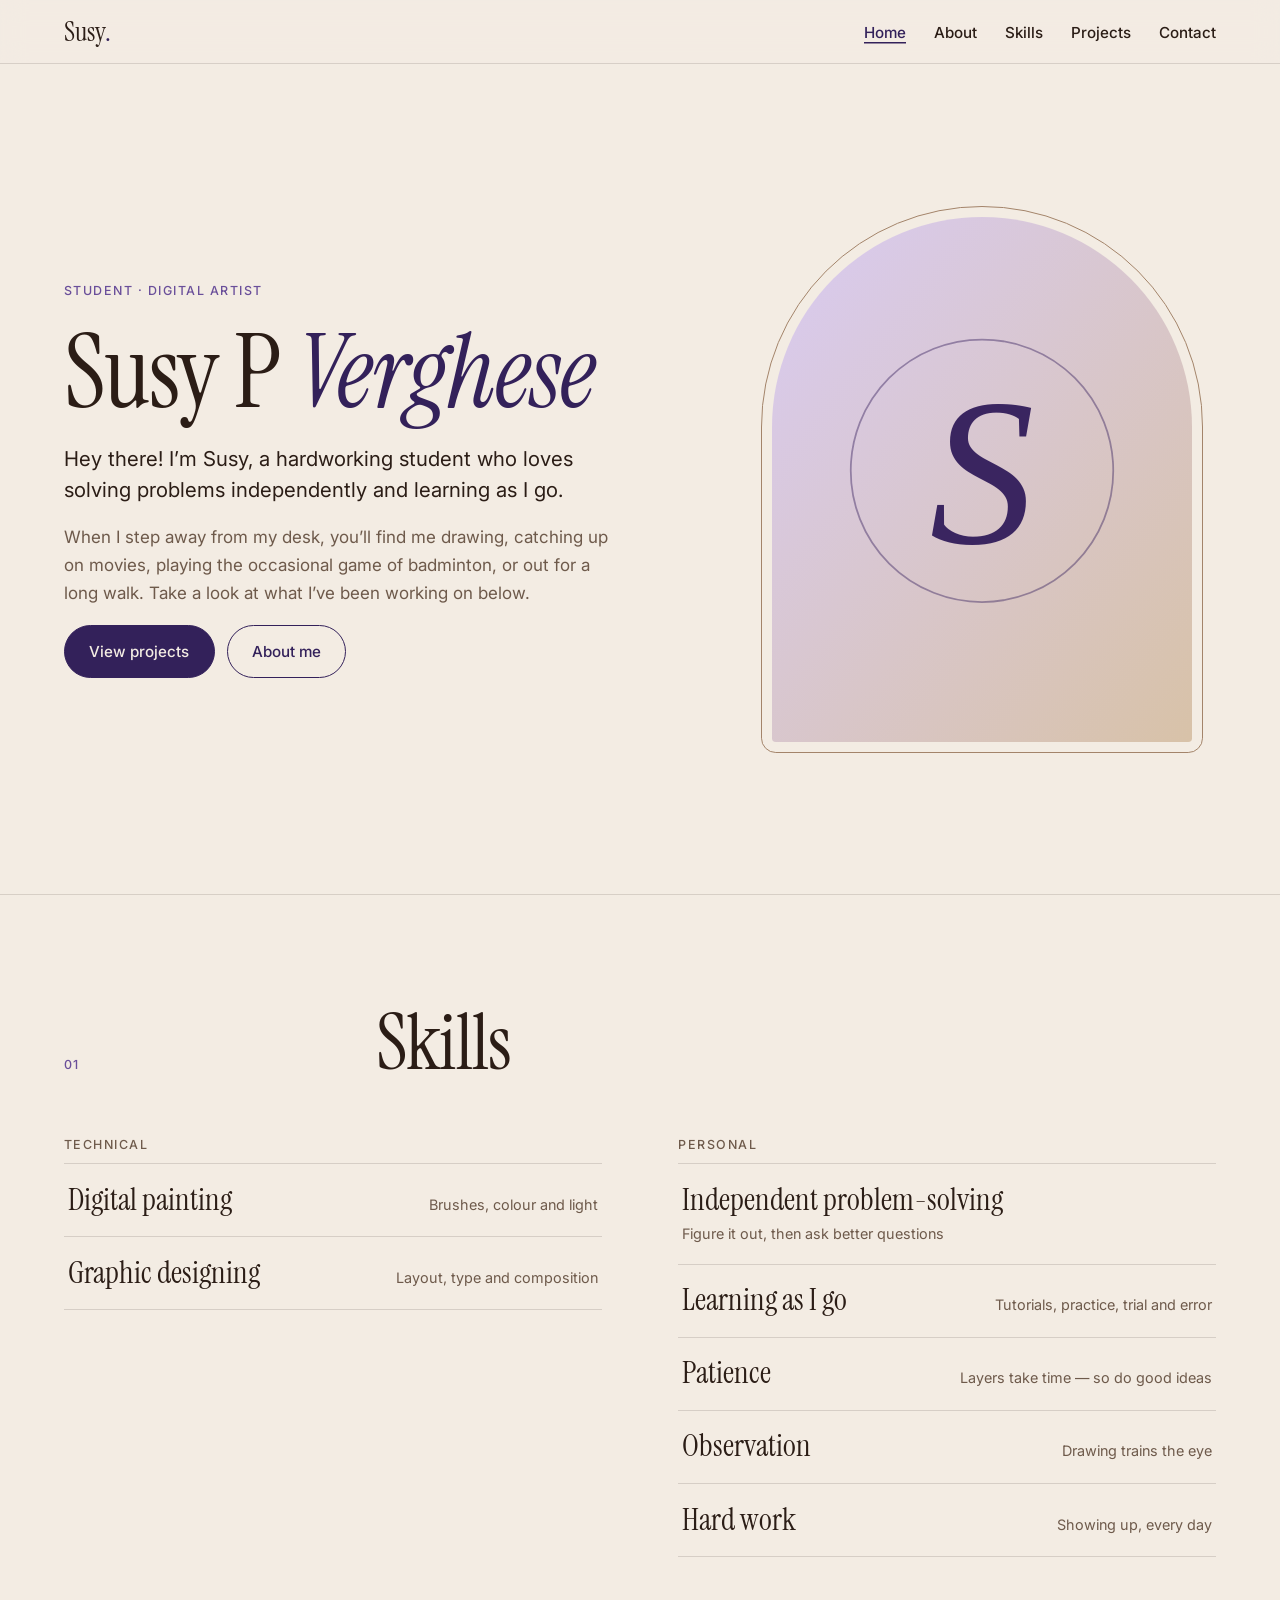
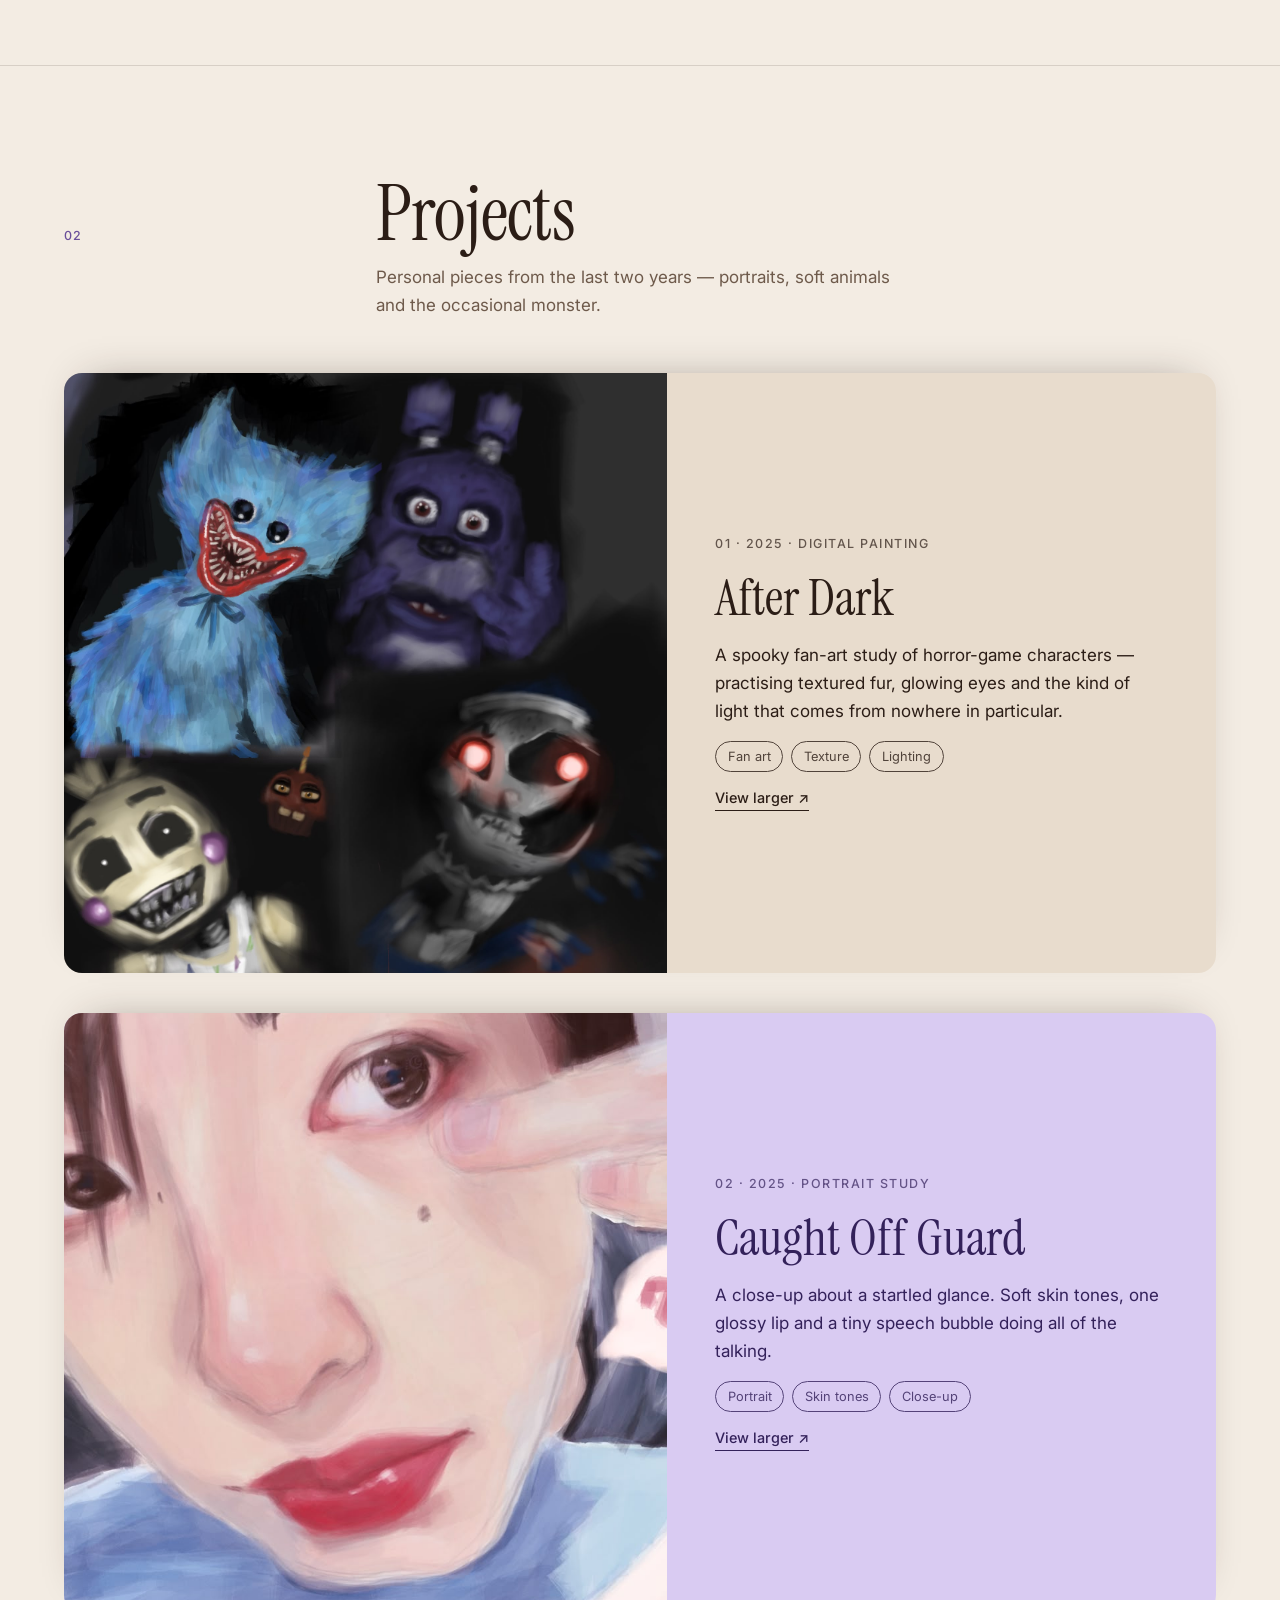
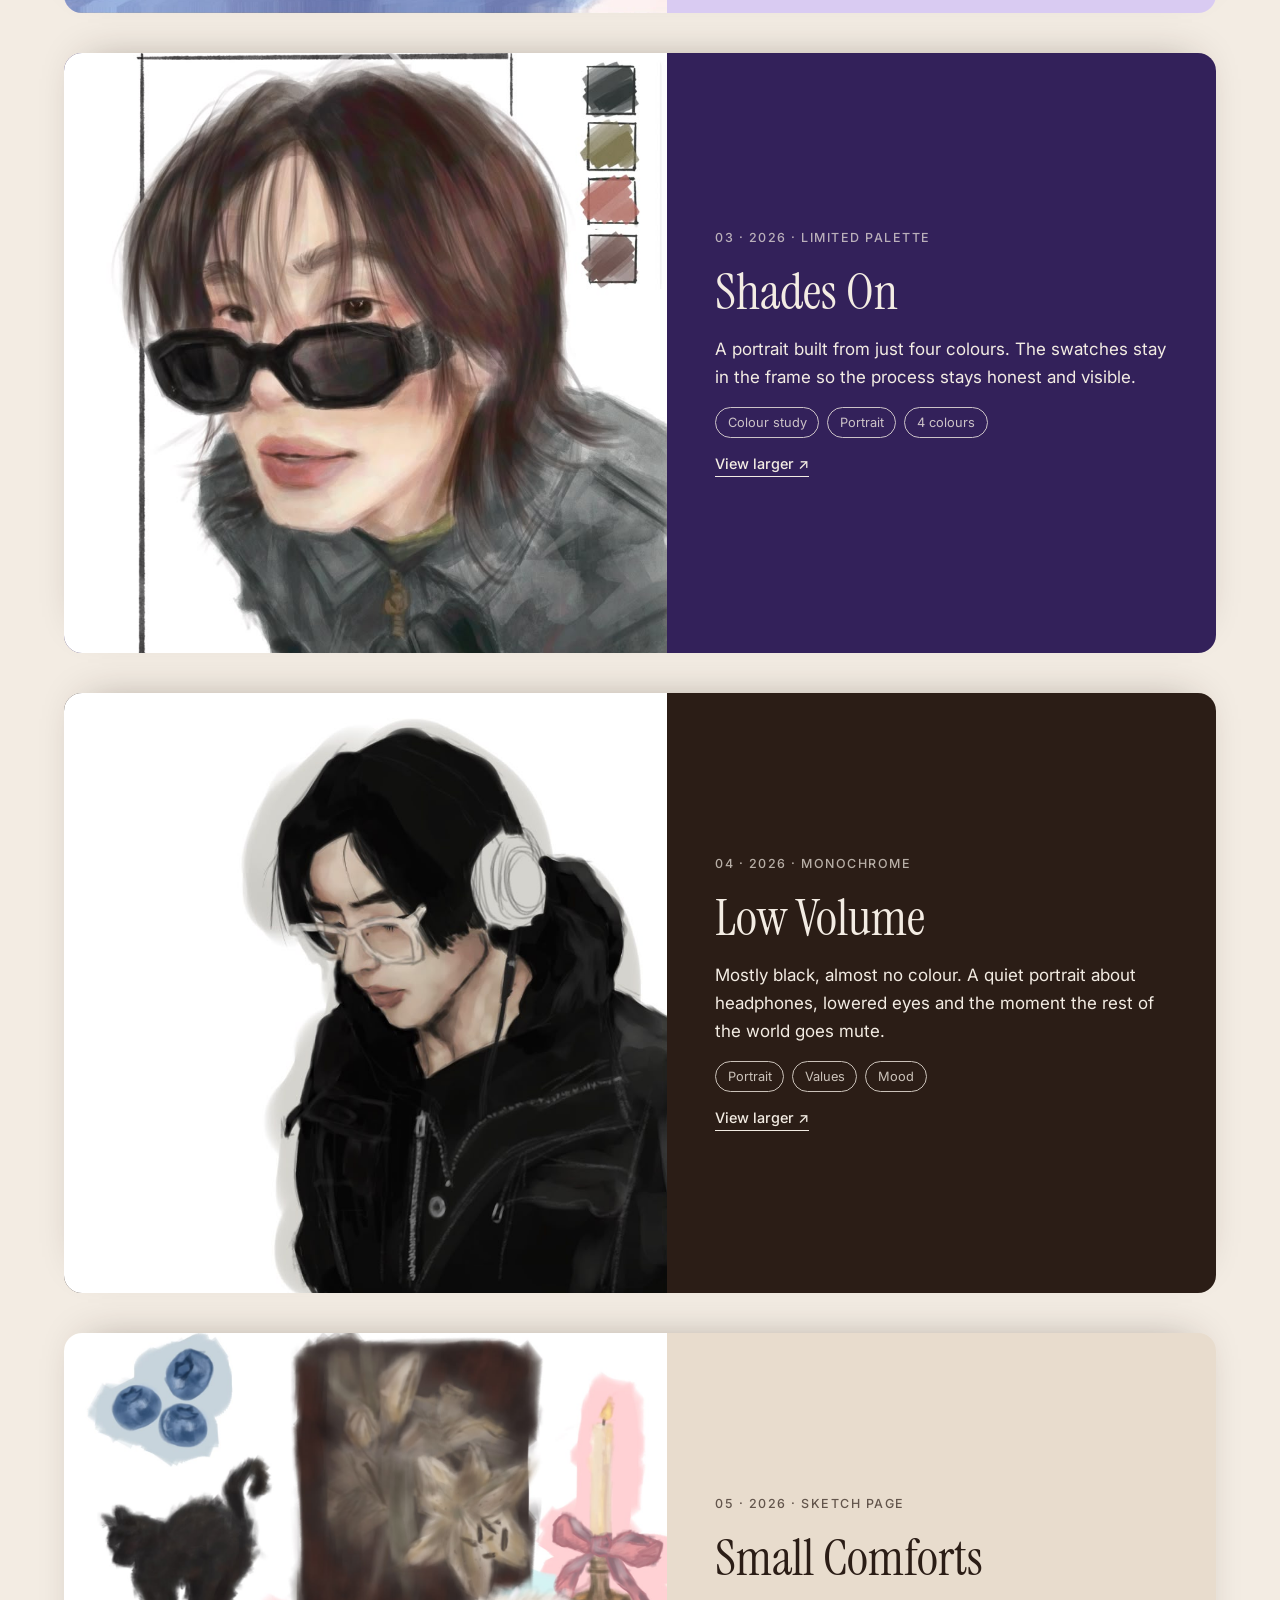
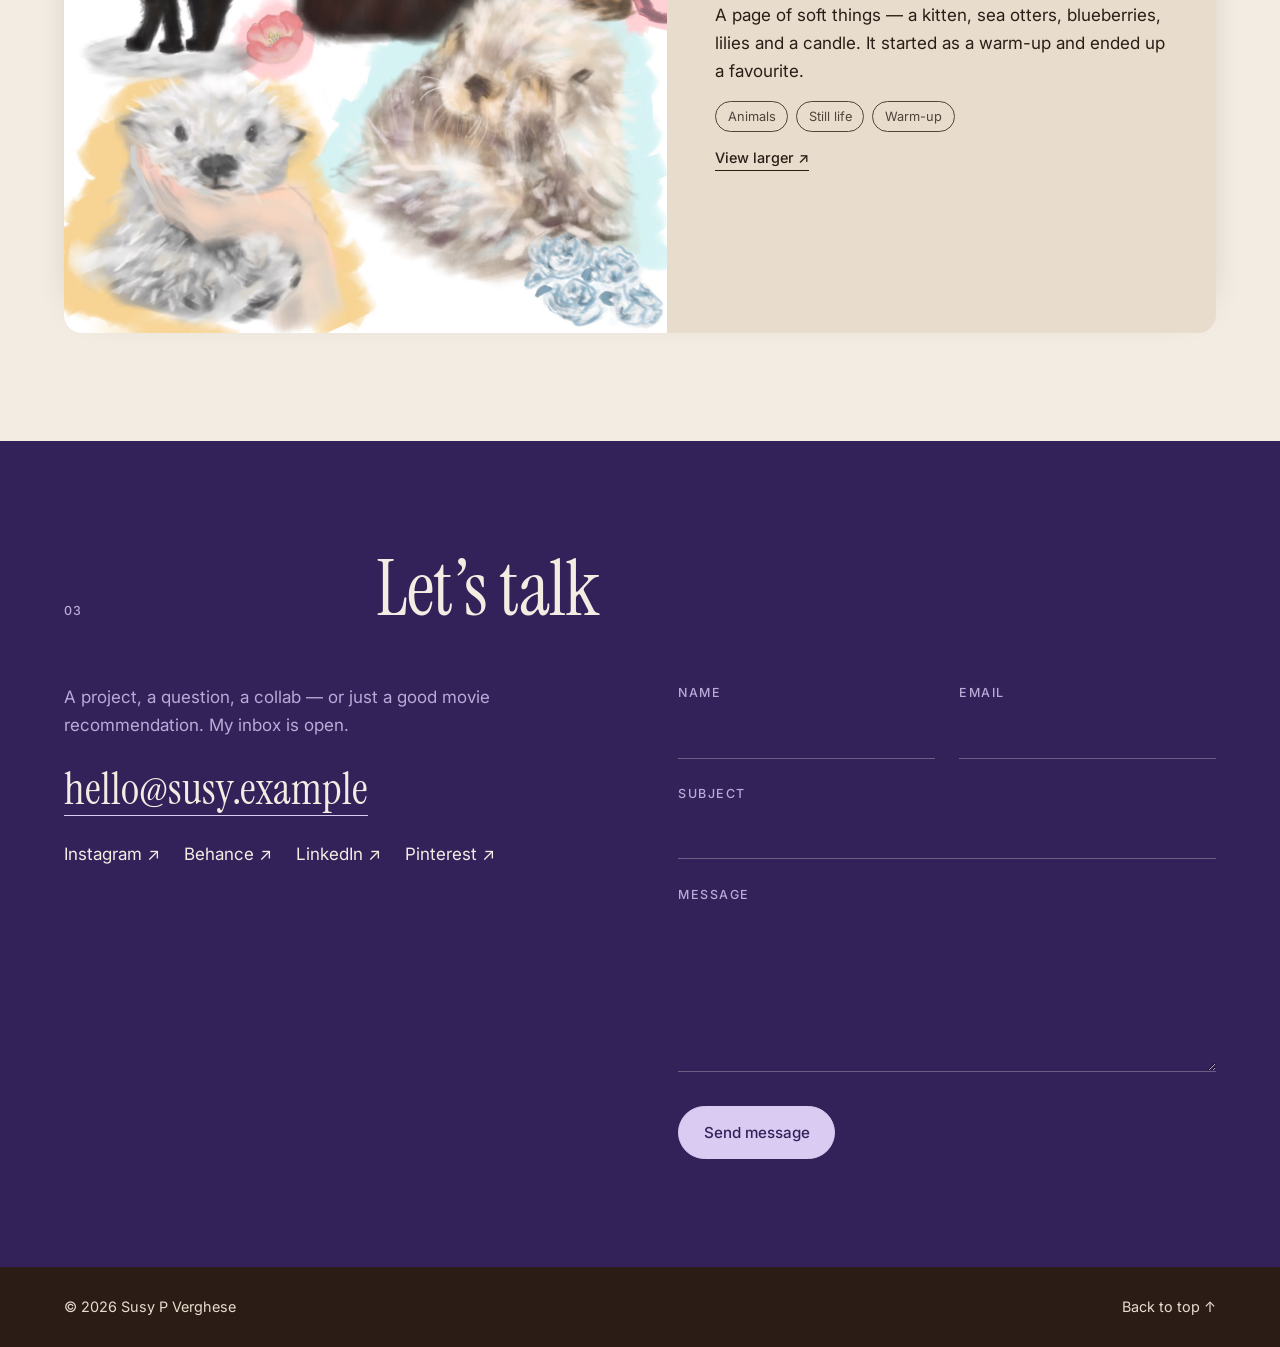
==== index.html @ 7c40ca86 "Open projects in a larger view on click Each project picture (and a "View larger" link) opens the fu" ====
<!DOCTYPE html>
<html lang="en">
<head>
  <meta charset="UTF-8">
  <meta name="viewport" content="width=device-width, initial-scale=1">
  <title>Susy P Verghese — Portfolio</title>
  <meta name="description" content="Susy P Verghese — a hardworking student and digital artist. Skills, projects and contact details.">
  <link rel="preconnect" href="https://fonts.googleapis.com">
  <link rel="preconnect" href="https://fonts.gstatic.com" crossorigin>
  <link href="https://fonts.googleapis.com/css2?family=Instrument+Serif:ital@0;1&family=Inter:wght@400;500;600&display=swap" rel="stylesheet">
  <link rel="stylesheet" href="style.css">
</head>
<body>
  <a class="skip" href="#main">Skip to content</a>

  <header class="site-header">
    <a class="logo" href="index.html">Susy<span>.</span></a>
    <nav aria-label="Main">
      <ul class="nav">
        <li><a href="index.html" aria-current="page">Home</a></li>
        <li><a href="about.html">About</a></li>
        <li><a href="index.html#skills">Skills</a></li>
        <li><a href="index.html#projects">Projects</a></li>
        <li><a href="index.html#contact">Contact</a></li>
      </ul>
    </nav>
  </header>

  <main id="main">

    <!-- Home -->
    <section class="hero" id="home">
      <div class="hero-text">
        <p class="eyebrow">Student · Digital artist</p>
        <h1>Susy P <em>Verghese</em></h1>
        <p class="lead">Hey there! I’m Susy, a hardworking student who loves solving problems independently and learning as I go.</p>
        <p class="muted">When I step away from my desk, you’ll find me drawing, catching up on movies, playing the occasional game of badminton, or out for a long walk. Take a look at what I’ve been working on below.</p>
        <div class="actions">
          <a class="btn" href="#projects">View projects</a>
          <a class="btn btn-ghost" href="about.html">About me</a>
        </div>
      </div>
      <figure class="hero-photo">
        <img src="images/profile.svg" alt="Profile photo of Susy P Verghese" width="480" height="600">
      </figure>
    </section>

    <!-- Skills -->
    <section class="section" id="skills">
      <div class="section-head reveal">
        <p class="eyebrow">01</p>
        <h2>Skills</h2>
      </div>
      <div class="two-col">
        <div class="reveal">
          <h3 class="col-title">Technical</h3>
          <ul class="list">
            <li><span>Digital painting</span><small>Brushes, colour and light</small></li>
            <li><span>Graphic designing</span><small>Layout, type and composition</small></li>
          </ul>
        </div>
        <div class="reveal">
          <h3 class="col-title">Personal</h3>
          <ul class="list">
            <li><span>Independent problem-solving</span><small>Figure it out, then ask better questions</small></li>
            <li><span>Learning as I go</span><small>Tutorials, practice, trial and error</small></li>
            <li><span>Patience</span><small>Layers take time — so do good ideas</small></li>
            <li><span>Observation</span><small>Drawing trains the eye</small></li>
            <li><span>Hard work</span><small>Showing up, every day</small></li>
          </ul>
        </div>
      </div>
    </section>

    <!-- Projects -->
    <section class="section" id="projects">
      <div class="section-head reveal">
        <p class="eyebrow">02</p>
        <h2>Projects</h2>
        <p class="muted section-intro">Personal pieces from the last two years — portraits, soft animals and the occasional monster.</p>
      </div>

      <div class="projects">
        <article class="project" style="--i: 0">
          <button class="project-open" type="button" popovertarget="view-1" aria-label="View After Dark larger">
            <img src="images/after-dark.jpg" alt="Painted collage of four horror-game characters with glowing eyes and toothy grins." width="1600" height="1600" loading="lazy">
          </button>
          <div class="project-body">
            <p class="meta">01 · 2025 · Digital painting</p>
            <h3>After Dark</h3>
            <p>A spooky fan-art study of horror-game characters — practising textured fur, glowing eyes and the kind of light that comes from nowhere in particular.</p>
            <ul class="tags"><li>Fan art</li><li>Texture</li><li>Lighting</li></ul>
            <button class="view-btn" type="button" popovertarget="view-1">View larger ↗</button>
          </div>
        </article>

        <article class="project project--lilac" style="--i: 1">
          <button class="project-open" type="button" popovertarget="view-2" aria-label="View Caught Off Guard larger">
            <img src="images/caught-off-guard.jpg" alt="Close-up painted portrait with red lips, glancing sideways beside a small speech bubble." width="1280" height="905" loading="lazy" style="object-position: 40% 50%">
          </button>
          <div class="project-body">
            <p class="meta">02 · 2025 · Portrait study</p>
            <h3>Caught Off Guard</h3>
            <p>A close-up about a startled glance. Soft skin tones, one glossy lip and a tiny speech bubble doing all of the talking.</p>
            <ul class="tags"><li>Portrait</li><li>Skin tones</li><li>Close-up</li></ul>
            <button class="view-btn" type="button" popovertarget="view-2">View larger ↗</button>
          </div>
        </article>

        <article class="project project--purple" style="--i: 2">
          <button class="project-open" type="button" popovertarget="view-3" aria-label="View Shades On larger">
            <img src="images/shades-on.jpg" alt="Painted portrait of a person in dark sunglasses and a grey jacket, with four colour swatches." width="905" height="1280" loading="lazy" style="object-position: 50% 35%">
          </button>
          <div class="project-body">
            <p class="meta">03 · 2026 · Limited palette</p>
            <h3>Shades On</h3>
            <p>A portrait built from just four colours. The swatches stay in the frame so the process stays honest and visible.</p>
            <ul class="tags"><li>Colour study</li><li>Portrait</li><li>4 colours</li></ul>
            <button class="view-btn" type="button" popovertarget="view-3">View larger ↗</button>
          </div>
        </article>

        <article class="project project--brown" style="--i: 3">
          <button class="project-open" type="button" popovertarget="view-4" aria-label="View Low Volume larger">
            <img src="images/low-volume.jpg" alt="Painted portrait of a person in glasses and white headphones looking down, in a black jacket." width="1000" height="1426" loading="lazy" style="object-position: 65% 40%">
          </button>
          <div class="project-body">
            <p class="meta">04 · 2026 · Monochrome</p>
            <h3>Low Volume</h3>
            <p>Mostly black, almost no colour. A quiet portrait about headphones, lowered eyes and the moment the rest of the world goes mute.</p>
            <ul class="tags"><li>Portrait</li><li>Values</li><li>Mood</li></ul>
            <button class="view-btn" type="button" popovertarget="view-4">View larger ↗</button>
          </div>
        </article>

        <article class="project" style="--i: 4">
          <button class="project-open" type="button" popovertarget="view-5" aria-label="View Small Comforts larger">
            <img src="images/small-comforts.jpg" alt="Sketch page of a black kitten, fluffy sea otters, blueberries, lilies, flowers and a candle." width="1600" height="1600" loading="lazy">
          </button>
          <div class="project-body">
            <p class="meta">05 · 2026 · Sketch page</p>
            <h3>Small Comforts</h3>
            <p>A page of soft things — a kitten, sea otters, blueberries, lilies and a candle. It started as a warm-up and ended up a favourite.</p>
            <ul class="tags"><li>Animals</li><li>Still life</li><li>Warm-up</li></ul>
            <button class="view-btn" type="button" popovertarget="view-5">View larger ↗</button>
          </div>
        </article>
      </div>

      <!-- Larger views: open when a project is clicked (Esc or clicking outside closes) -->
      <div class="viewer" id="view-1" popover>
        <figure>
          <img src="images/after-dark.jpg" alt="Painted collage of four horror-game characters with glowing eyes and toothy grins." width="1600" height="1600" loading="lazy">
          <figcaption>
            <span>01 · After Dark</span>
            <button type="button" popovertarget="view-1" popovertargetaction="hide">Close ✕</button>
          </figcaption>
        </figure>
      </div>
      <div class="viewer" id="view-2" popover>
        <figure>
          <img src="images/caught-off-guard.jpg" alt="Close-up painted portrait with red lips, glancing sideways beside a small speech bubble." width="1280" height="905" loading="lazy">
          <figcaption>
            <span>02 · Caught Off Guard</span>
            <button type="button" popovertarget="view-2" popovertargetaction="hide">Close ✕</button>
          </figcaption>
        </figure>
      </div>
      <div class="viewer" id="view-3" popover>
        <figure>
          <img src="images/shades-on.jpg" alt="Painted portrait of a person in dark sunglasses and a grey jacket, with four colour swatches." width="905" height="1280" loading="lazy">
          <figcaption>
            <span>03 · Shades On</span>
            <button type="button" popovertarget="view-3" popovertargetaction="hide">Close ✕</button>
          </figcaption>
        </figure>
      </div>
      <div class="viewer" id="view-4" popover>
        <figure>
          <img src="images/low-volume.jpg" alt="Painted portrait of a person in glasses and white headphones looking down, in a black jacket." width="1000" height="1426" loading="lazy">
          <figcaption>
            <span>04 · Low Volume</span>
            <button type="button" popovertarget="view-4" popovertargetaction="hide">Close ✕</button>
          </figcaption>
        </figure>
      </div>
      <div class="viewer" id="view-5" popover>
        <figure>
          <img src="images/small-comforts.jpg" alt="Sketch page of a black kitten, fluffy sea otters, blueberries, lilies, flowers and a candle." width="1600" height="1600" loading="lazy">
          <figcaption>
            <span>05 · Small Comforts</span>
            <button type="button" popovertarget="view-5" popovertargetaction="hide">Close ✕</button>
          </figcaption>
        </figure>
      </div>
    </section>

    <!-- Contact -->
    <section class="section contact" id="contact">
      <div class="section-head reveal">
        <p class="eyebrow">03</p>
        <h2>Let’s talk</h2>
      </div>
      <div class="two-col">
        <div class="contact-info reveal">
          <p class="muted">A project, a question, a collab — or just a good movie recommendation. My inbox is open.</p>
          <a class="email" href="mailto:hello@susy.example">hello@susy.example</a>
          <ul class="socials">
            <li><a href="https://instagram.com/" target="_blank" rel="noopener">Instagram ↗</a></li>
            <li><a href="https://behance.net/" target="_blank" rel="noopener">Behance ↗</a></li>
            <li><a href="https://linkedin.com/" target="_blank" rel="noopener">LinkedIn ↗</a></li>
            <li><a href="https://pinterest.com/" target="_blank" rel="noopener">Pinterest ↗</a></li>
          </ul>
        </div>

        <form class="form reveal" action="mailto:hello@susy.example" method="post" enctype="text/plain">
          <div class="field">
            <label for="name">Name</label>
            <input id="name" name="name" type="text" autocomplete="name" required>
          </div>
          <div class="field">
            <label for="email">Email</label>
            <input id="email" name="email" type="email" autocomplete="email" required>
          </div>
          <div class="field field-full">
            <label for="subject">Subject</label>
            <input id="subject" name="subject" type="text" required>
          </div>
          <div class="field field-full">
            <label for="message">Message</label>
            <textarea id="message" name="message" rows="5" required></textarea>
          </div>
          <button class="btn btn-light" type="submit">Send message</button>
        </form>
      </div>
    </section>

  </main>

  <footer class="site-footer">
    <p>© 2026 Susy P Verghese</p>
    <a href="#home">Back to top ↑</a>
  </footer>
</body>
</html>
---- style.css ----
/* ==========================================================
   Susy P Verghese — Portfolio
   Colours: light & dark brown, light & dark purple
   ========================================================== */

:root {
  --brown-light: #f3ece3;   /* page background */
  --brown-soft: #e8dccd;    /* cards, surfaces */
  --brown-dark: #2b1d16;    /* main text */
  --brown-muted: #6e5a4b;   /* secondary text */
  --brown-mid: #a3846a;     /* borders, details */
  --purple-light: #d9cbf2;  /* highlights */
  --purple-mid: #6a4f9a;    /* small labels */
  --purple-dark: #33215a;   /* accent, buttons, contact */

  --line: rgba(43, 29, 22, 0.14);
  --radius: 18px;
  --gutter: clamp(20px, 5vw, 72px);
  --serif: "Instrument Serif", Georgia, "Times New Roman", serif;
  --sans: "Inter", system-ui, -apple-system, "Segoe UI", sans-serif;
  --ease: cubic-bezier(0.22, 1, 0.36, 1);
}

/* ---------- Base ---------- */
*,
*::before,
*::after {
  box-sizing: border-box;
  margin: 0;
  padding: 0;
}

html {
  scroll-behavior: smooth;
  scroll-padding-top: 90px;
}

body {
  background: var(--brown-light);
  color: var(--brown-dark);
  font-family: var(--sans);
  font-size: 1.0625rem;
  line-height: 1.65;
  -webkit-font-smoothing: antialiased;
}

img {
  display: block;
  max-width: 100%;
  height: auto;
}

a {
  color: inherit;
}

ul,
ol {
  list-style: none;
}

h1,
h2,
h3 {
  font-weight: 400;
  line-height: 1.05;
}

h1,
h2 {
  font-family: var(--serif);
  letter-spacing: -0.01em;
}

em {
  font-family: var(--serif);
  font-style: italic;
  color: var(--purple-dark);
}

::selection {
  background: var(--purple-light);
  color: var(--purple-dark);
}

:focus-visible {
  outline: 2px solid var(--purple-dark);
  outline-offset: 3px;
  border-radius: 4px;
}

.skip {
  position: absolute;
  left: 12px;
  top: -60px;
  z-index: 100;
  padding: 0.6em 1em;
  background: var(--purple-dark);
  color: var(--brown-light);
  border-radius: 8px;
}

.skip:focus {
  top: 12px;
}

.eyebrow {
  font-size: 0.78rem;
  font-weight: 500;
  letter-spacing: 0.12em;
  text-transform: uppercase;
  color: var(--purple-mid);
}

.muted {
  color: var(--brown-muted);
}

/* ---------- Header & navigation ---------- */
.site-header {
  position: sticky;
  top: 0;
  z-index: 10;
  display: flex;
  align-items: center;
  justify-content: space-between;
  gap: 1rem;
  padding: 1.1rem var(--gutter);
  background: rgba(243, 236, 227, 0.85);
  backdrop-filter: blur(12px);
  -webkit-backdrop-filter: blur(12px);
  border-bottom: 1px solid var(--line);
}

.logo {
  font-family: var(--serif);
  font-size: 1.7rem;
  line-height: 1;
  text-decoration: none;
}

.logo span {
  color: var(--purple-dark);
}

.nav {
  display: flex;
  flex-wrap: wrap;
  gap: 0.25rem 1.75rem;
}

.nav a {
  font-size: 0.95rem;
  font-weight: 500;
  text-decoration: none;
  padding-bottom: 2px;
  background: linear-gradient(var(--purple-dark), var(--purple-dark)) left bottom / 0 1.5px no-repeat;
  transition: background-size 0.4s var(--ease), color 0.3s;
}

.nav a:hover,
.nav a[aria-current="page"] {
  color: var(--purple-dark);
  background-size: 100% 1.5px;
}

/* ---------- Buttons ---------- */
.actions {
  display: flex;
  flex-wrap: wrap;
  gap: 0.75rem;
  margin-top: 2rem;
}

.btn {
  display: inline-block;
  padding: 0.85em 1.6em;
  border: 1px solid var(--purple-dark);
  border-radius: 999px;
  background: var(--purple-dark);
  color: var(--brown-light);
  font: inherit;
  font-size: 0.95rem;
  font-weight: 500;
  text-decoration: none;
  cursor: pointer;
  transition: background-color 0.3s, color 0.3s, transform 0.3s var(--ease);
}

.btn:hover {
  background: var(--purple-light);
  color: var(--purple-dark);
  transform: translateY(-2px);
}

.btn-ghost {
  background: transparent;
  color: var(--purple-dark);
}

.btn-light {
  border-color: var(--purple-light);
  background: var(--purple-light);
  color: var(--purple-dark);
}

.btn-light:hover {
  background: var(--brown-light);
  border-color: var(--brown-light);
}

/* ---------- Hero ---------- */
.hero {
  display: grid;
  grid-template-columns: 1.3fr 1fr;
  align-items: center;
  gap: clamp(2rem, 6vw, 6rem);
  min-height: calc(100vh - 70px);
  padding: clamp(3rem, 8vh, 6rem) var(--gutter);
}

.hero-text > * + * {
  margin-top: 1.1rem;
}

.hero h1 {
  font-size: clamp(3.2rem, 8vw, 7.5rem);
}

.lead {
  font-size: clamp(1.15rem, 1.6vw, 1.4rem);
  line-height: 1.5;
  max-width: 34rem;
}

.hero .muted {
  max-width: 34rem;
}

.hero-photo img {
  width: 100%;
  max-width: 420px;
  margin-inline: auto;
  aspect-ratio: 4 / 5;
  object-fit: cover;
  border-radius: 999px 999px var(--radius) var(--radius);
  outline: 1px solid var(--brown-mid);
  outline-offset: 10px;
}

/* gentle entrance on page load */
.hero-text > *,
.hero-photo {
  animation: rise 0.9s var(--ease) both;
}

.hero-text > :nth-child(2) { animation-delay: 0.08s; }
.hero-text > :nth-child(3) { animation-delay: 0.16s; }
.hero-text > :nth-child(4) { animation-delay: 0.24s; }
.hero-text > :nth-child(5) { animation-delay: 0.32s; }
.hero-photo { animation-delay: 0.2s; }

@keyframes rise {
  from {
    opacity: 0;
    transform: translateY(24px);
  }
  to {
    opacity: 1;
    transform: none;
  }
}

/* ---------- Sections ---------- */
.section {
  padding: clamp(4rem, 12vh, 8rem) var(--gutter);
  border-top: 1px solid var(--line);
}

.section-head {
  display: grid;
  grid-template-columns: 1fr 3fr;
  align-items: baseline;
  gap: 0.5rem 2rem;
  margin-bottom: clamp(2.5rem, 6vh, 4rem);
}

.section-head h2 {
  font-size: clamp(2.6rem, 6vw, 5rem);
}

.section-intro {
  grid-column: 2;
  max-width: 34rem;
}

.two-col {
  display: grid;
  grid-template-columns: 1fr 1fr;
  gap: 3rem clamp(2rem, 6vw, 6rem);
}

.col-title {
  font-size: 0.78rem;
  font-weight: 500;
  letter-spacing: 0.12em;
  text-transform: uppercase;
  color: var(--brown-muted);
  margin-bottom: 0.75rem;
}

/* ---------- Skills ---------- */
.list li {
  display: flex;
  flex-wrap: wrap;
  justify-content: space-between;
  align-items: baseline;
  gap: 0.25rem 1rem;
  padding: 1.1rem 0.25rem;
  border-bottom: 1px solid var(--line);
  transition: padding 0.4s var(--ease), background-color 0.4s;
}

.list li:first-child {
  border-top: 1px solid var(--line);
}

.list li:hover {
  padding-inline: 1rem;
  background: var(--purple-light);
}

.list span {
  font-family: var(--serif);
  font-size: clamp(1.5rem, 2.4vw, 2rem);
  line-height: 1.2;
}

.list small {
  font-size: 0.9rem;
  color: var(--brown-muted);
}

/* ---------- Projects: cards stack as you scroll ---------- */
.projects {
  display: grid;
  gap: 2.5rem;
}

.project {
  position: sticky;
  top: calc(96px + var(--i) * 14px);
  display: grid;
  grid-template-columns: 1.1fr 1fr;
  height: min(72vh, 600px);
  overflow: hidden;
  border-radius: var(--radius);
  background: var(--brown-soft);
  box-shadow: 0 -12px 40px -24px rgba(43, 29, 22, 0.45);
}

.project img {
  width: 100%;
  height: 100%;
  object-fit: cover;
  transition: transform 0.8s var(--ease);
}

.project:hover img {
  transform: scale(1.03);
}

/* the picture is a button that opens the larger view */
.project-open {
  position: relative;
  display: block;
  width: 100%;
  height: 100%;
  padding: 0;
  border: 0;
  background: none;
  overflow: hidden;
  cursor: zoom-in;
}

.project-open::after {
  content: "View larger ↗";
  position: absolute;
  left: 1rem;
  bottom: 1rem;
  padding: 0.45em 0.95em;
  border-radius: 999px;
  background: rgba(51, 33, 90, 0.88);
  color: var(--brown-light);
  font: 500 0.8rem/1.4 var(--sans);
  opacity: 0;
  transform: translateY(6px);
  transition: opacity 0.3s, transform 0.4s var(--ease);
}

.project-open:hover::after,
.project-open:focus-visible::after {
  opacity: 1;
  transform: none;
}

@media (hover: none) {
  .project-open::after {
    opacity: 1;
    transform: none;
  }
}

.view-btn {
  align-self: flex-start;
  padding: 0 0 2px;
  border: 0;
  border-bottom: 1px solid currentColor;
  background: none;
  color: inherit;
  font: 500 0.9rem/1.4 var(--sans);
  cursor: pointer;
  transition: opacity 0.3s;
}

.view-btn:hover {
  opacity: 0.7;
}

/* ---------- Larger view (HTML popover — no JavaScript) ---------- */
.viewer {
  margin: auto;
  padding: 0;
  border: 0;
  background: transparent;
  overflow: visible;
  opacity: 0;
  transform: scale(0.96);
  transition:
    opacity 0.3s,
    transform 0.45s var(--ease),
    overlay 0.3s allow-discrete,
    display 0.3s allow-discrete;
}

.viewer:popover-open {
  opacity: 1;
  transform: none;
}

@starting-style {
  .viewer:popover-open {
    opacity: 0;
    transform: scale(0.96);
  }
}

.viewer::backdrop {
  background: rgba(27, 17, 43, 0.9);
  backdrop-filter: blur(6px);
}

.viewer figure {
  display: grid;
  gap: 0.85rem;
}

.viewer img {
  width: auto;
  height: auto;
  max-width: min(92vw, 1100px);
  max-height: calc(92vh - 3.5rem);
  margin-inline: auto;
  border-radius: 12px;
}

.viewer figcaption {
  display: flex;
  justify-content: space-between;
  align-items: center;
  gap: 1rem;
  color: var(--brown-light);
  font-size: 0.95rem;
}

.viewer figcaption button {
  padding: 0.5em 1.1em;
  border: 1px solid var(--purple-light);
  border-radius: 999px;
  background: transparent;
  color: var(--purple-light);
  font: 500 0.85rem/1.2 var(--sans);
  cursor: pointer;
  transition: background-color 0.3s, color 0.3s;
}

.viewer figcaption button:hover {
  background: var(--purple-light);
  color: var(--purple-dark);
}

.project-body {
  display: flex;
  flex-direction: column;
  justify-content: center;
  gap: 1rem;
  padding: clamp(1.5rem, 4vw, 3rem);
}

.project-body h3 {
  font-family: var(--serif);
  font-size: clamp(2.2rem, 4vw, 3.6rem);
}

.project-body p {
  max-width: 30rem;
}

.meta {
  font-size: 0.78rem;
  font-weight: 500;
  letter-spacing: 0.12em;
  text-transform: uppercase;
  opacity: 0.7;
}

.tags {
  display: flex;
  flex-wrap: wrap;
  gap: 0.5rem;
}

.tags li {
  padding: 0.3em 0.9em;
  border: 1px solid currentColor;
  border-radius: 999px;
  font-size: 0.8rem;
  opacity: 0.8;
}

.project--lilac {
  background: var(--purple-light);
  color: var(--purple-dark);
}

.project--purple {
  background: var(--purple-dark);
  color: var(--brown-light);
}

.project--brown {
  background: var(--brown-dark);
  color: var(--brown-light);
}

/* ---------- Contact (dark purple) ---------- */
.contact {
  background: var(--purple-dark);
  color: var(--brown-light);
  border-top: 0;
}

.contact .eyebrow,
.contact .muted {
  color: #b9aad6;
}

.contact em {
  color: var(--purple-light);
}

.contact :focus-visible {
  outline-color: var(--purple-light);
}

.contact-info {
  display: grid;
  align-content: start;
  gap: 1.5rem;
}

.email {
  justify-self: start;
  font-family: var(--serif);
  font-size: clamp(1.8rem, 3.4vw, 2.8rem);
  line-height: 1.2;
  text-decoration: none;
  background: linear-gradient(var(--purple-light), var(--purple-light)) left bottom / 100% 1px no-repeat;
  transition: background-size 0.4s var(--ease);
}

.email:hover {
  background-size: 0 1px;
}

.socials {
  display: flex;
  flex-wrap: wrap;
  gap: 0.5rem 1.5rem;
}

.socials a {
  text-decoration: none;
  transition: color 0.3s;
}

.socials a:hover {
  color: var(--purple-light);
}

.form {
  display: grid;
  grid-template-columns: 1fr 1fr;
  gap: 1.6rem 1.5rem;
}

.field-full,
.form .btn {
  grid-column: 1 / -1;
}

.form .btn {
  justify-self: start;
}

.field label {
  display: block;
  font-size: 0.78rem;
  font-weight: 500;
  letter-spacing: 0.12em;
  text-transform: uppercase;
  color: #b9aad6;
  margin-bottom: 0.4rem;
}

.field input,
.field textarea {
  width: 100%;
  padding: 0.6rem 0;
  border: 0;
  border-bottom: 1px solid rgba(243, 236, 227, 0.3);
  background: transparent;
  color: var(--brown-light);
  font: inherit;
  resize: vertical;
  transition: border-color 0.3s;
}

.field input:focus,
.field textarea:focus {
  outline: none;
  border-bottom-color: var(--purple-light);
}

/* ---------- About: education ---------- */
.timeline li {
  display: grid;
  grid-template-columns: 1fr 1.5fr 1.5fr;
  gap: 0.5rem 2rem;
  align-items: baseline;
  padding: 1.75rem 0;
  border-bottom: 1px solid var(--line);
}

.timeline li:first-child {
  border-top: 1px solid var(--line);
}

.years {
  font-size: 0.85rem;
  font-weight: 500;
  color: var(--purple-dark);
}

.timeline h3 {
  font-family: var(--serif);
  font-size: clamp(1.6rem, 2.6vw, 2.2rem);
}

/* ---------- About: interests ---------- */
.interests {
  display: grid;
  grid-template-columns: repeat(4, 1fr);
  gap: 1rem;
}

.interest {
  padding: 1.75rem;
  border-radius: var(--radius);
  background: var(--brown-soft);
  transition: background-color 0.4s, color 0.4s, transform 0.4s var(--ease);
}

.interest:nth-child(even) {
  background: var(--purple-light);
}

.interest:hover {
  background: var(--purple-dark);
  color: var(--brown-light);
  transform: translateY(-4px);
}

.interest svg {
  width: 52px;
  height: 52px;
  margin-bottom: 2.5rem;
  fill: none;
  stroke: var(--purple-dark);
  stroke-width: 2.2;
  stroke-linecap: round;
  stroke-linejoin: round;
  transition: stroke 0.4s;
}

.interest:hover svg {
  stroke: var(--purple-light);
}

.interest h3 {
  font-family: var(--serif);
  font-size: 1.9rem;
  margin-bottom: 0.4rem;
}

.interest p {
  font-size: 0.95rem;
  opacity: 0.8;
}

/* ---------- About: call to action ---------- */
.cta {
  text-align: center;
}

.cta h2 {
  font-size: clamp(2.4rem, 6vw, 5rem);
}

.cta .actions {
  justify-content: center;
}

/* ---------- Footer ---------- */
.site-footer {
  display: flex;
  flex-wrap: wrap;
  justify-content: space-between;
  gap: 1rem;
  padding: 1.75rem var(--gutter);
  background: var(--brown-dark);
  font-size: 0.9rem;
  color: var(--brown-soft);
}

.site-footer a {
  text-decoration: none;
}

.site-footer a:hover {
  color: var(--purple-light);
}

/* ---------- Scroll reveal (browsers that support scroll-driven animations) ---------- */
@supports (animation-timeline: view()) {
  .reveal {
    animation: rise linear both;
    animation-timeline: view();
    animation-range: entry 0% entry 70%;
  }
}

/* ---------- Responsive ---------- */
@media (max-width: 960px) {
  .interests {
    grid-template-columns: repeat(2, 1fr);
  }

  .timeline li {
    grid-template-columns: 1fr 2fr;
  }

  .timeline li > p {
    grid-column: 2;
  }
}

@media (max-width: 760px) {
  .site-header {
    flex-direction: column;
    align-items: flex-start;
    gap: 0.6rem;
  }

  .nav {
    gap: 0.25rem 1.1rem;
  }

  html {
    scroll-padding-top: 120px;
  }

  .hero {
    grid-template-columns: 1fr;
    min-height: 0;
  }

  .hero-photo {
    order: -1;
  }

  .hero-photo img {
    max-width: 260px;
    margin-inline: 0;
  }

  .section-head,
  .two-col,
  .form {
    grid-template-columns: 1fr;
  }

  .section-intro {
    grid-column: 1;
  }

  .project {
    position: static;
    grid-template-columns: 1fr;
    height: auto;
  }

  .project img {
    height: 300px;
  }

  .timeline li {
    grid-template-columns: 1fr;
  }

  .timeline li > p {
    grid-column: 1;
  }
}

@media (max-width: 520px) {
  .interests {
    grid-template-columns: 1fr;
  }
}

/* ---------- Reduced motion ---------- */
@media (prefers-reduced-motion: reduce) {
  html {
    scroll-behavior: auto;
  }

  *,
  *::before,
  *::after {
    animation: none !important;
    transition: none !important;
  }
}
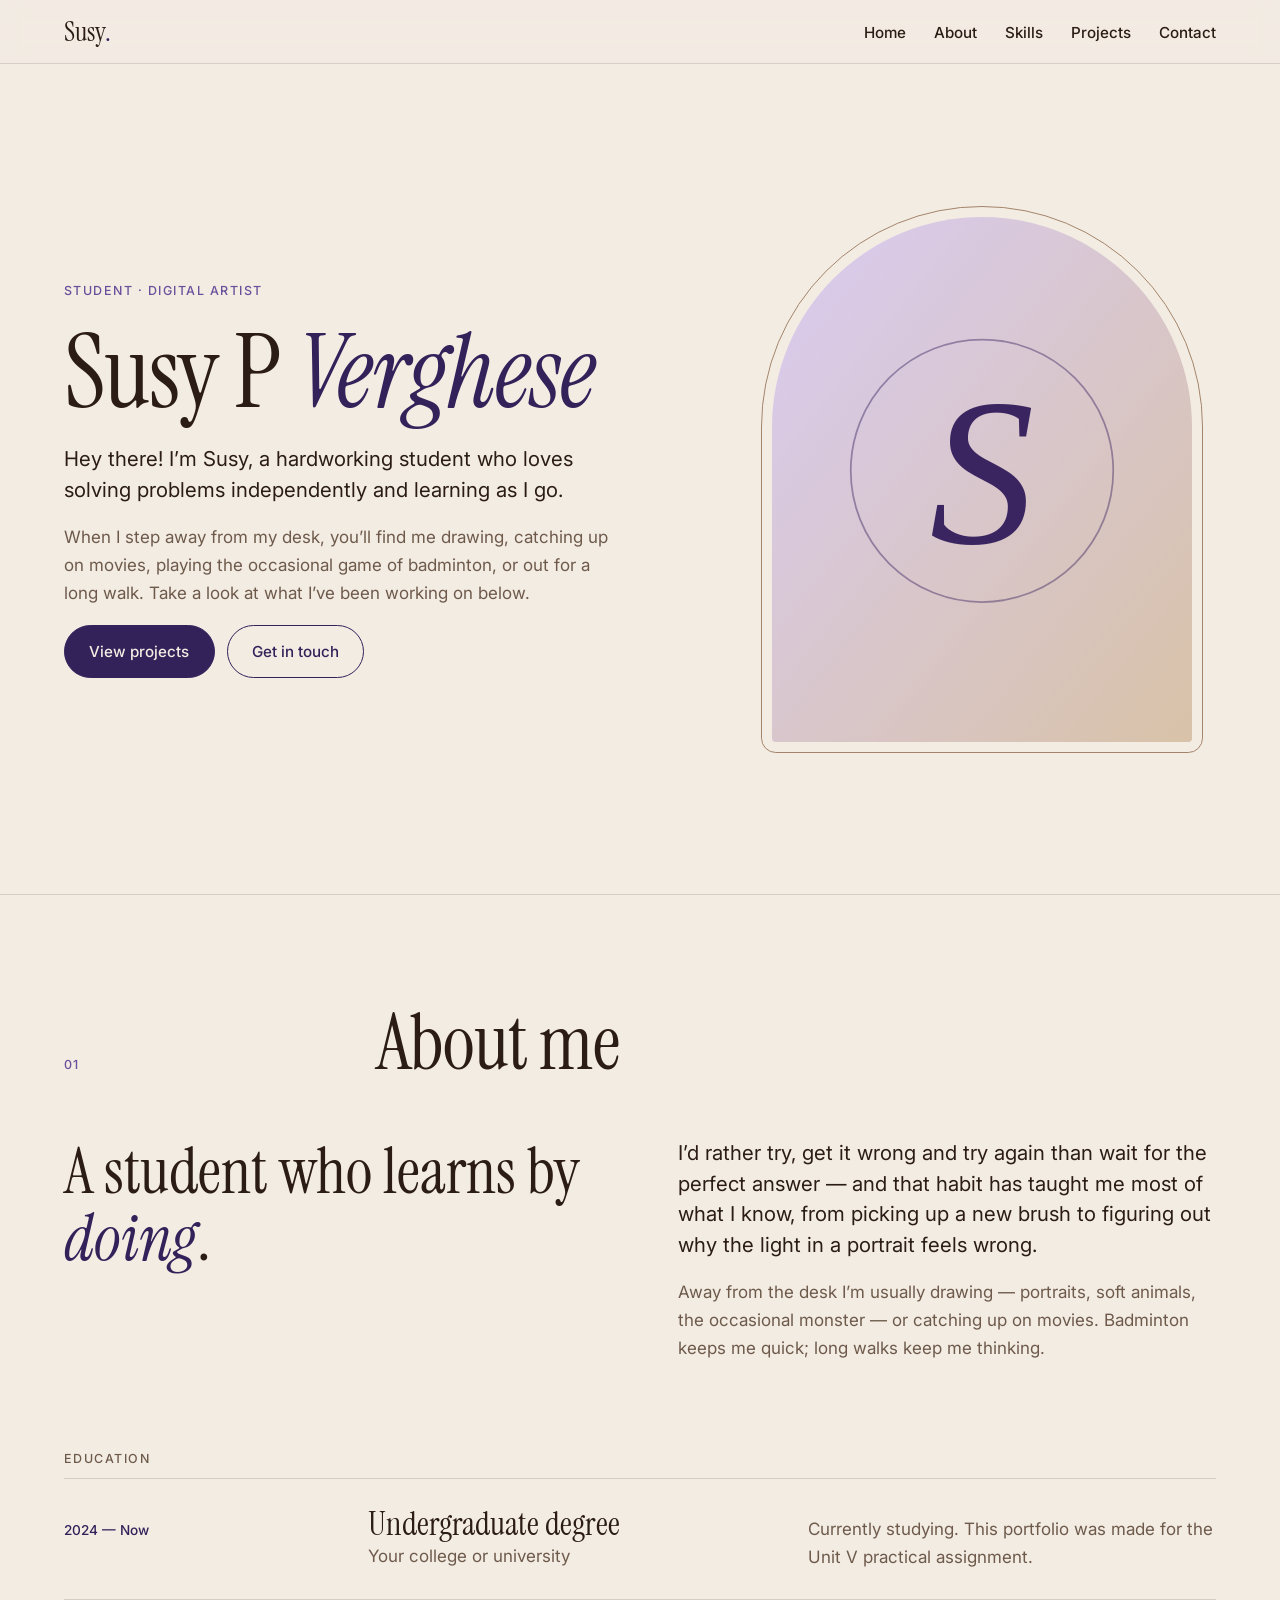
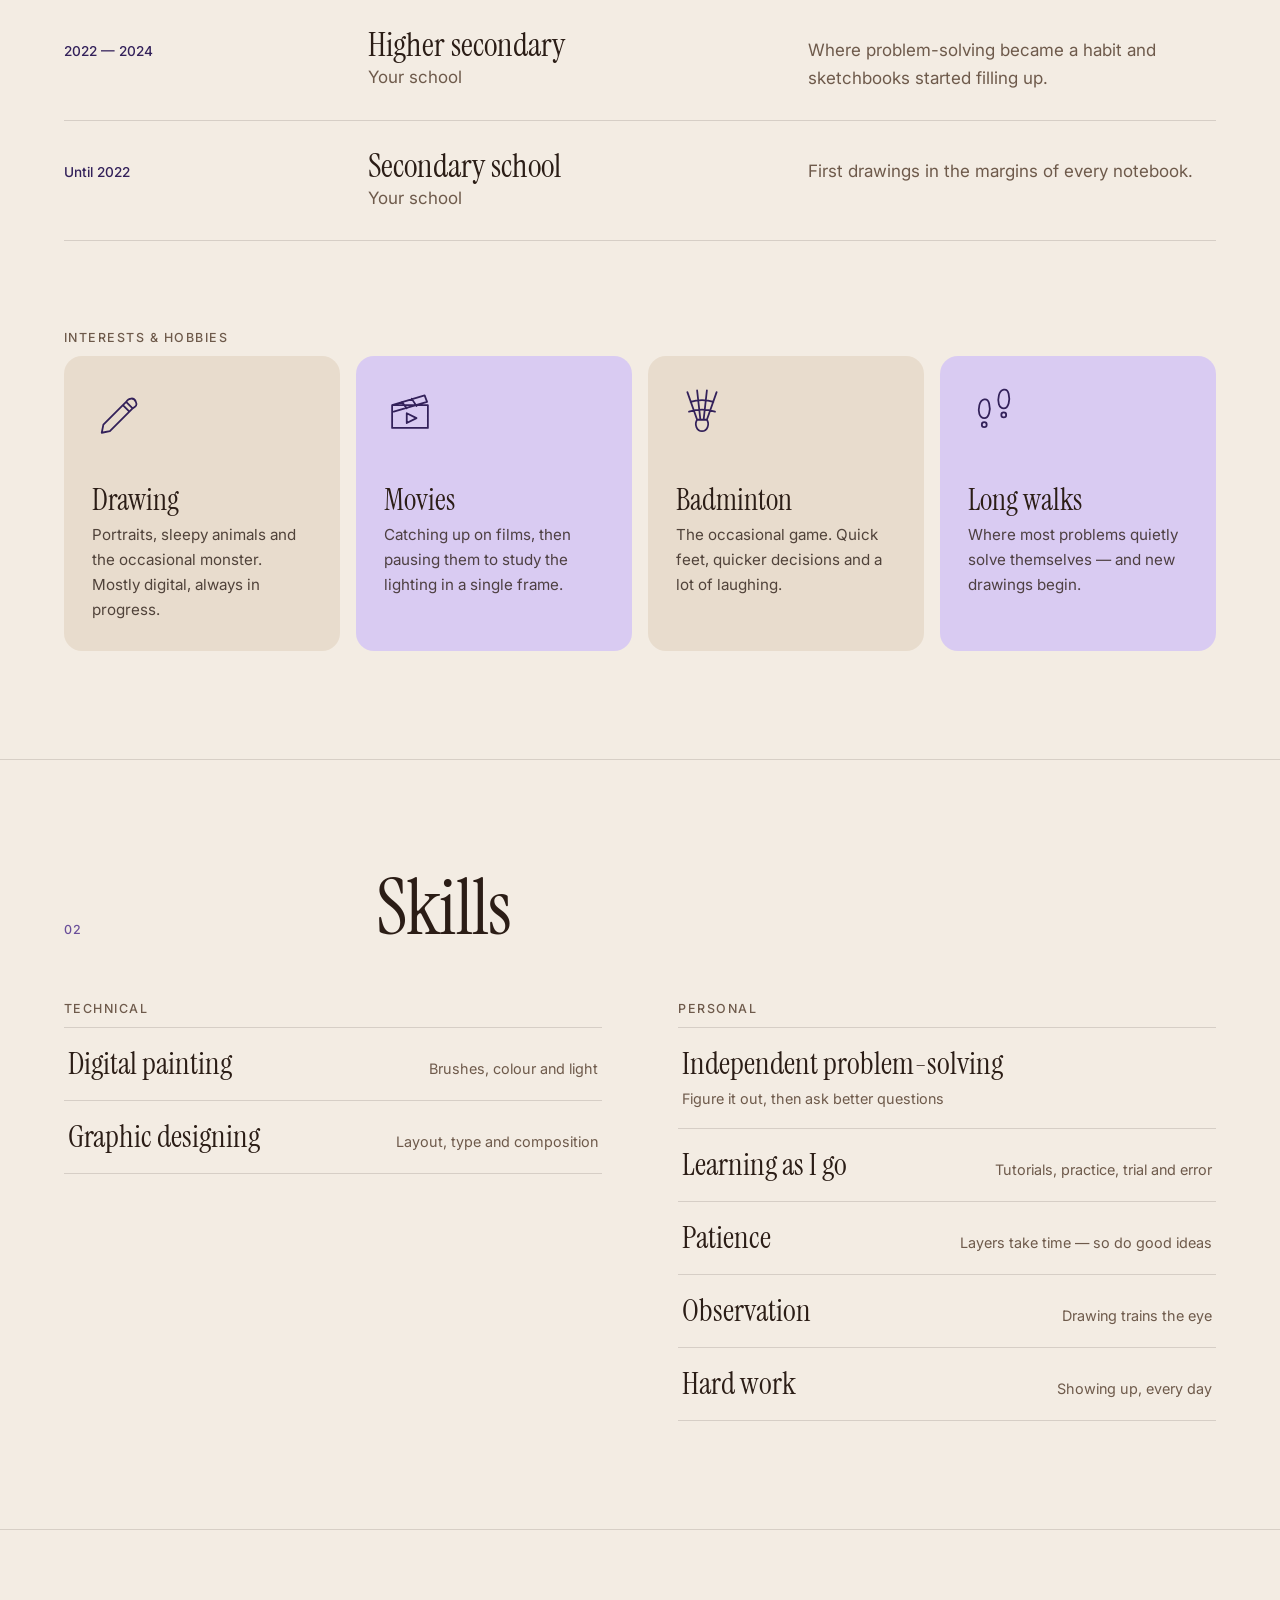
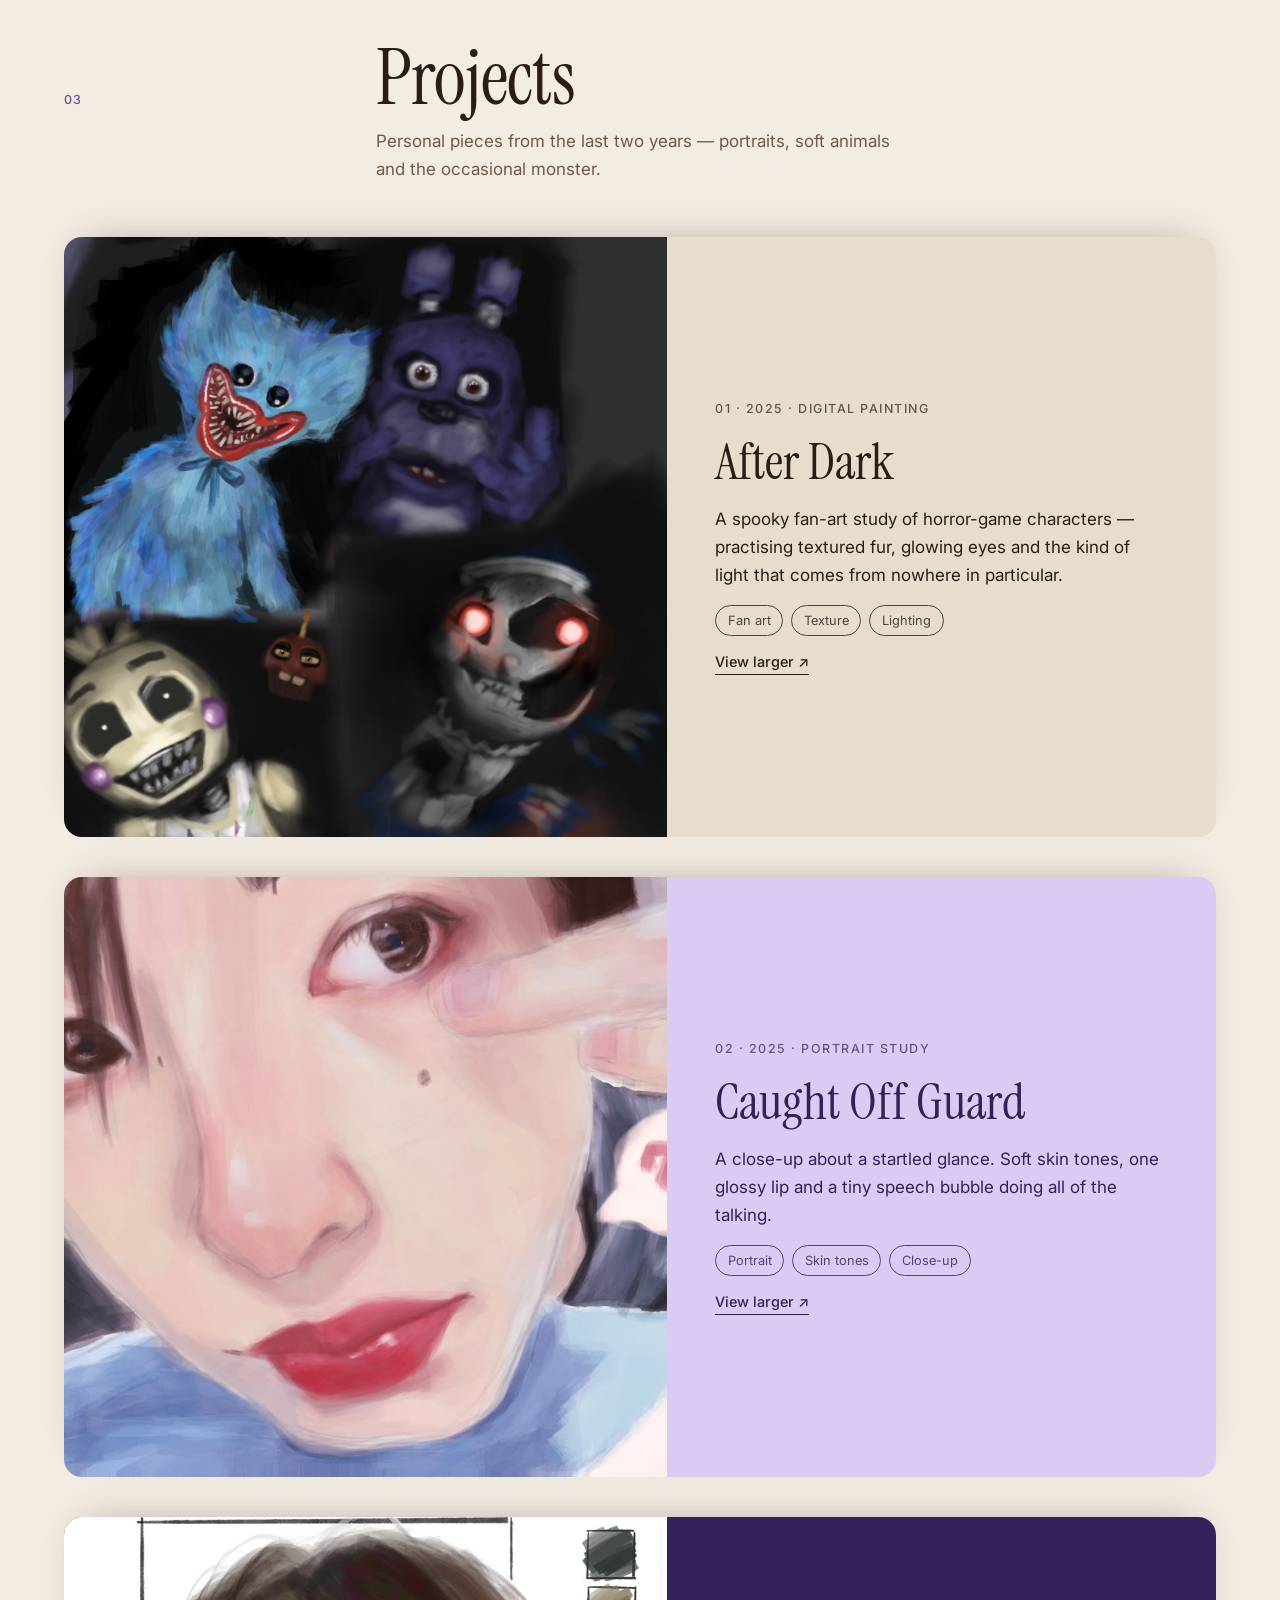
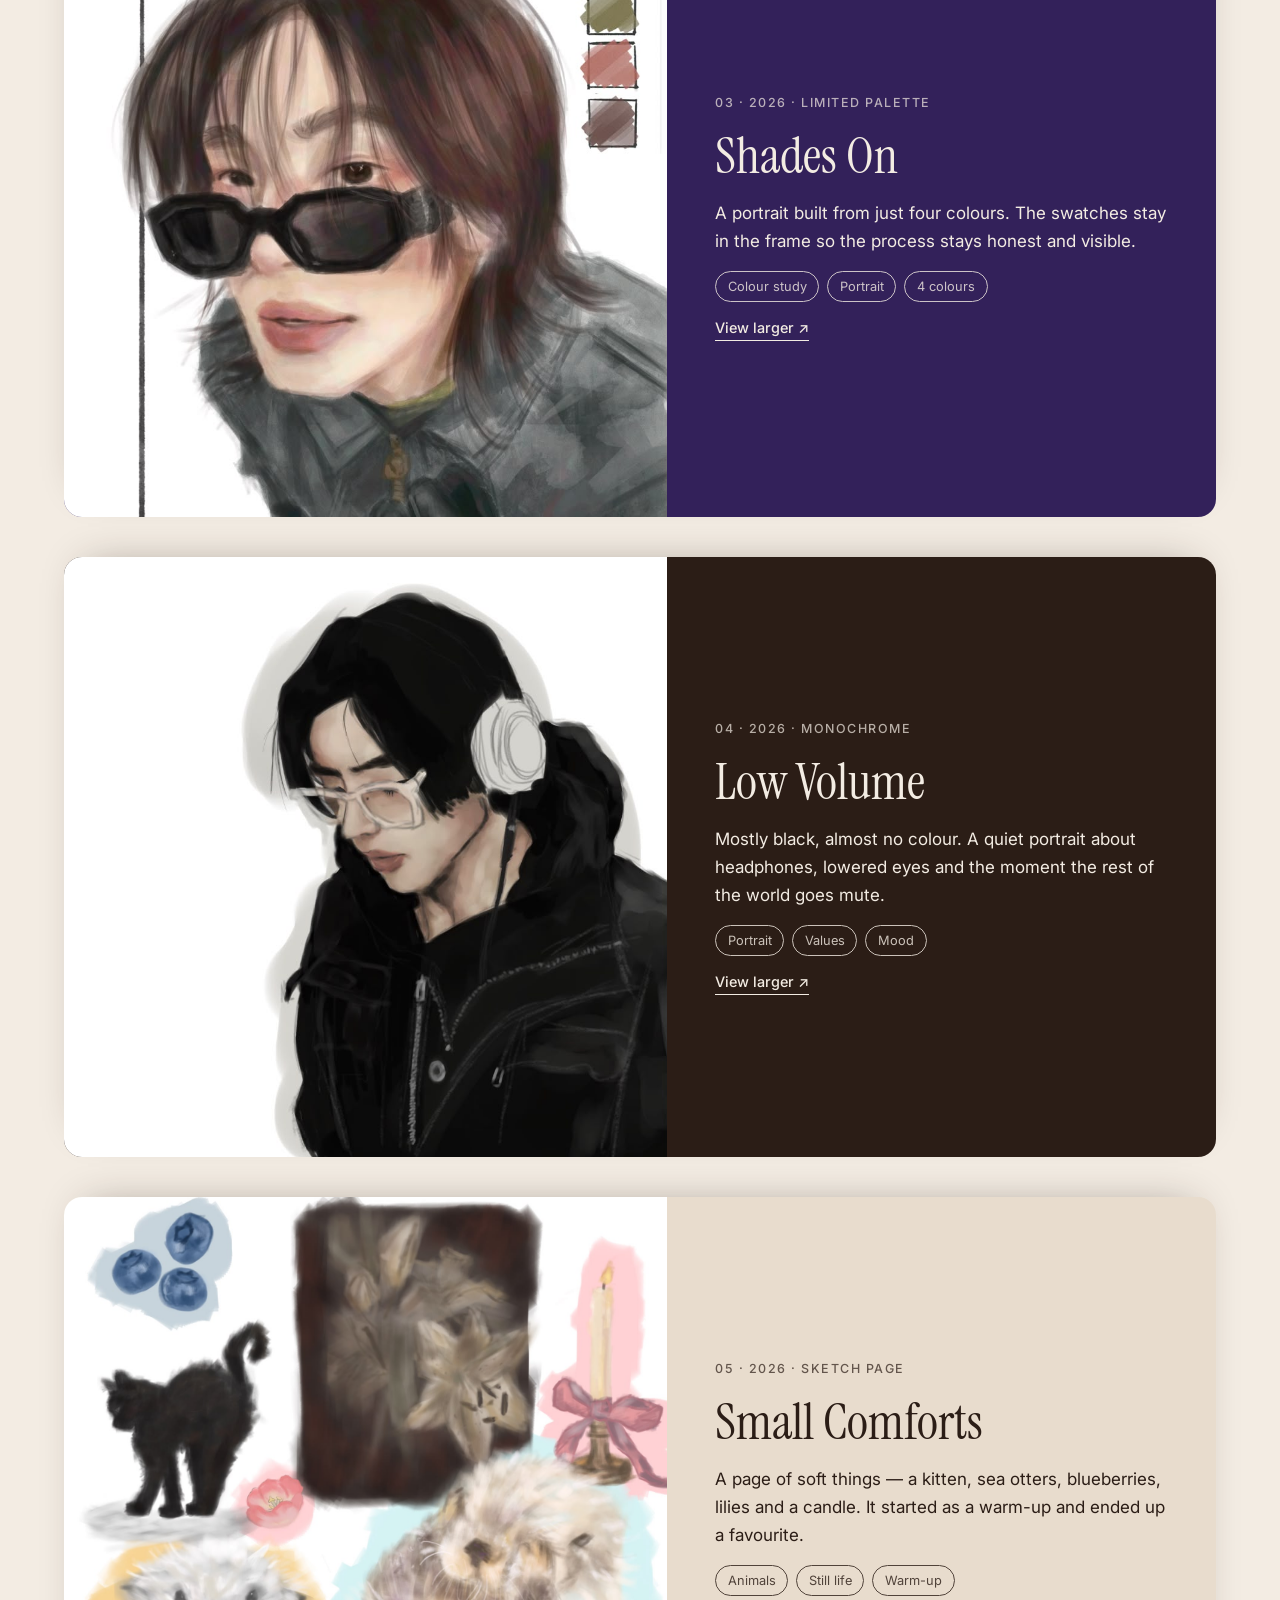
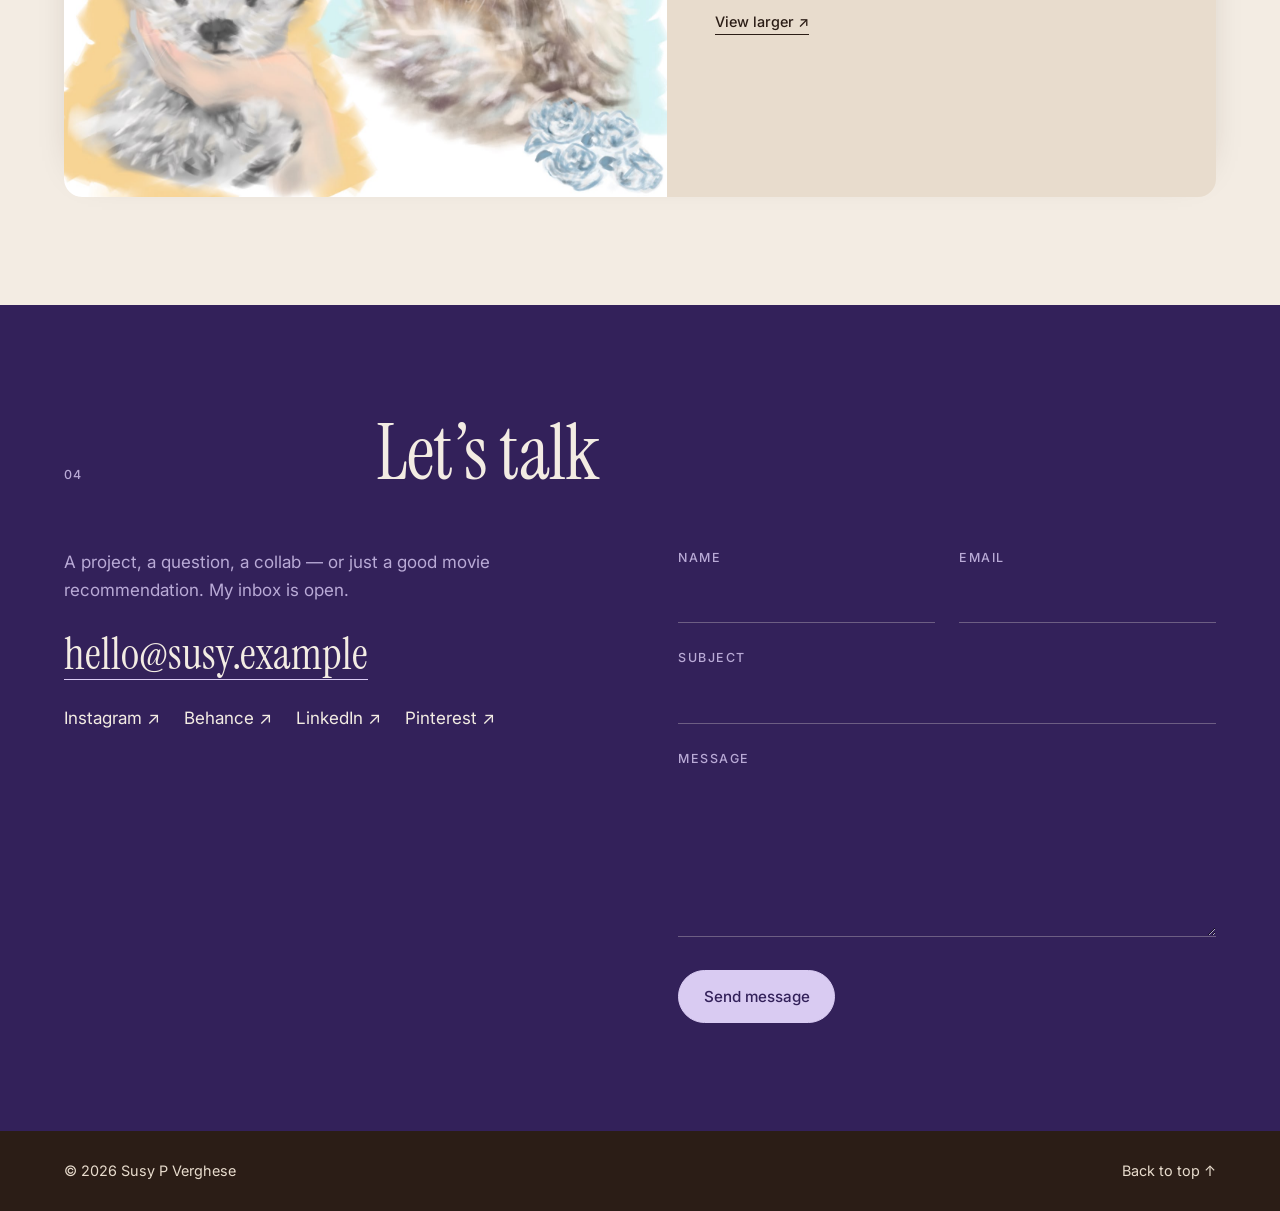
==== commit fee16ab3: "Make the HTML portfolio a single scrolling page About me, education and interests now live in an Abo" ====
--- a/index.html
+++ b/index.html
@@ -4,7 +4,7 @@
   <meta charset="UTF-8">
   <meta name="viewport" content="width=device-width, initial-scale=1">
   <title>Susy P Verghese — Portfolio</title>
-  <meta name="description" content="Susy P Verghese — a hardworking student and digital artist. Skills, projects and contact details.">
+  <meta name="description" content="Susy P Verghese — a hardworking student and digital artist. About me, education, skills, projects and contact details.">
   <link rel="preconnect" href="https://fonts.googleapis.com">
   <link rel="preconnect" href="https://fonts.gstatic.com" crossorigin>
   <link href="https://fonts.googleapis.com/css2?family=Instrument+Serif:ital@0;1&family=Inter:wght@400;500;600&display=swap" rel="stylesheet">
@@ -14,14 +14,14 @@
   <a class="skip" href="#main">Skip to content</a>
 
   <header class="site-header">
-    <a class="logo" href="index.html">Susy<span>.</span></a>
+    <a class="logo" href="#home">Susy<span>.</span></a>
     <nav aria-label="Main">
       <ul class="nav">
-        <li><a href="index.html" aria-current="page">Home</a></li>
-        <li><a href="about.html">About</a></li>
-        <li><a href="index.html#skills">Skills</a></li>
-        <li><a href="index.html#projects">Projects</a></li>
-        <li><a href="index.html#contact">Contact</a></li>
+        <li><a href="#home">Home</a></li>
+        <li><a href="#about">About</a></li>
+        <li><a href="#skills">Skills</a></li>
+        <li><a href="#projects">Projects</a></li>
+        <li><a href="#contact">Contact</a></li>
       </ul>
     </nav>
   </header>
@@ -37,7 +37,7 @@
         <p class="muted">When I step away from my desk, you’ll find me drawing, catching up on movies, playing the occasional game of badminton, or out for a long walk. Take a look at what I’ve been working on below.</p>
         <div class="actions">
           <a class="btn" href="#projects">View projects</a>
-          <a class="btn btn-ghost" href="about.html">About me</a>
+          <a class="btn btn-ghost" href="#contact">Get in touch</a>
         </div>
       </div>
       <figure class="hero-photo">
@@ -45,10 +45,81 @@
       </figure>
     </section>
 
+    <!-- About -->
+    <section class="section" id="about">
+      <div class="section-head reveal">
+        <p class="eyebrow">01</p>
+        <h2>About me</h2>
+      </div>
+      <div class="two-col about-intro">
+        <p class="about-statement reveal">A student who learns by <em>doing</em>.</p>
+        <div class="about-text reveal">
+          <p class="lead">I’d rather try, get it wrong and try again than wait for the perfect answer — and that habit has taught me most of what I know, from picking up a new brush to figuring out why the light in a portrait feels wrong.</p>
+          <p class="muted">Away from the desk I’m usually drawing — portraits, soft animals, the occasional monster — or catching up on movies. Badminton keeps me quick; long walks keep me thinking.</p>
+        </div>
+      </div>
+
+      <div class="about-block" id="education">
+        <h3 class="col-title reveal">Education</h3>
+        <ol class="timeline">
+          <li class="reveal">
+            <span class="years">2024 — Now</span>
+            <div>
+              <h3>Undergraduate degree</h3>
+              <p class="muted">Your college or university</p>
+            </div>
+            <p class="muted">Currently studying. This portfolio was made for the Unit V practical assignment.</p>
+          </li>
+          <li class="reveal">
+            <span class="years">2022 — 2024</span>
+            <div>
+              <h3>Higher secondary</h3>
+              <p class="muted">Your school</p>
+            </div>
+            <p class="muted">Where problem-solving became a habit and sketchbooks started filling up.</p>
+          </li>
+          <li class="reveal">
+            <span class="years">Until 2022</span>
+            <div>
+              <h3>Secondary school</h3>
+              <p class="muted">Your school</p>
+            </div>
+            <p class="muted">First drawings in the margins of every notebook.</p>
+          </li>
+        </ol>
+      </div>
+
+      <div class="about-block" id="interests">
+        <h3 class="col-title reveal">Interests &amp; hobbies</h3>
+        <ul class="interests">
+          <li class="interest reveal">
+            <svg viewBox="0 0 64 64" aria-hidden="true"><path d="M14 50 L42 22 L50 30 L22 58 L12 60 Z M38 26 L46 34 M42 22 C45 17 52 16 54 22 C56 26 54 28 50 30"/></svg>
+            <h3>Drawing</h3>
+            <p>Portraits, sleepy animals and the occasional monster. Mostly digital, always in progress.</p>
+          </li>
+          <li class="interest reveal">
+            <svg viewBox="0 0 64 64" aria-hidden="true"><path d="M10 26 H54 V54 H10 Z M10 26 L50 14 L53 22 L12 34 M22 22 L28 30 M34 18 L40 27 M28 36 L40 42 L28 48 Z"/></svg>
+            <h3>Movies</h3>
+            <p>Catching up on films, then pausing them to study the lighting in a single frame.</p>
+          </li>
+          <li class="interest reveal">
+            <svg viewBox="0 0 64 64" aria-hidden="true"><path d="M26 44 C22 50 26 58 32 58 C38 58 42 50 38 44 Z M26 44 L14 10 M38 44 L50 10 M30 44 L26 8 M34 44 L38 8 M18 22 C26 19 38 19 46 22 M16 34 C26 31 38 31 48 34"/></svg>
+            <h3>Badminton</h3>
+            <p>The occasional game. Quick feet, quicker decisions and a lot of laughing.</p>
+          </li>
+          <li class="interest reveal">
+            <svg viewBox="0 0 64 64" aria-hidden="true"><path d="M20 42 C14 42 12 34 14 26 C16 18 24 16 26 24 C28 32 26 42 20 42 Z M17 50 C17 46 23 46 23 50 C23 54 17 54 17 50 Z M44 30 C38 30 36 22 38 14 C40 6 48 4 50 12 C52 20 50 30 44 30 Z M41 38 C41 34 47 34 47 38 C47 42 41 42 41 38 Z"/></svg>
+            <h3>Long walks</h3>
+            <p>Where most problems quietly solve themselves — and new drawings begin.</p>
+          </li>
+        </ul>
+      </div>
+    </section>
+
     <!-- Skills -->
     <section class="section" id="skills">
       <div class="section-head reveal">
-        <p class="eyebrow">01</p>
+        <p class="eyebrow">02</p>
         <h2>Skills</h2>
       </div>
       <div class="two-col">
@@ -75,7 +146,7 @@
     <!-- Projects -->
     <section class="section" id="projects">
       <div class="section-head reveal">
-        <p class="eyebrow">02</p>
+        <p class="eyebrow">03</p>
         <h2>Projects</h2>
         <p class="muted section-intro">Personal pieces from the last two years — portraits, soft animals and the occasional monster.</p>
       </div>
@@ -198,7 +269,7 @@
     <!-- Contact -->
     <section class="section contact" id="contact">
       <div class="section-head reveal">
-        <p class="eyebrow">03</p>
+        <p class="eyebrow">04</p>
         <h2>Let’s talk</h2>
       </div>
       <div class="two-col">
--- a/style.css
+++ b/style.css
@@ -652,6 +652,25 @@
   border-bottom-color: var(--purple-light);
 }
 
+/* ---------- About ---------- */
+.about-statement {
+  font-family: var(--serif);
+  font-size: clamp(2.4rem, 5vw, 4.4rem);
+  line-height: 1.05;
+}
+
+.about-text > * + * {
+  margin-top: 1.1rem;
+}
+
+.about-text .lead {
+  max-width: 36rem;
+}
+
+.about-block {
+  margin-top: clamp(4rem, 10vh, 6rem);
+}
+
 /* ---------- About: education ---------- */
 .timeline li {
   display: grid;
@@ -728,19 +747,6 @@
   opacity: 0.8;
 }
 
-/* ---------- About: call to action ---------- */
-.cta {
-  text-align: center;
-}
-
-.cta h2 {
-  font-size: clamp(2.4rem, 6vw, 5rem);
-}
-
-.cta .actions {
-  justify-content: center;
-}
-
 /* ---------- Footer ---------- */
 .site-footer {
   display: flex;
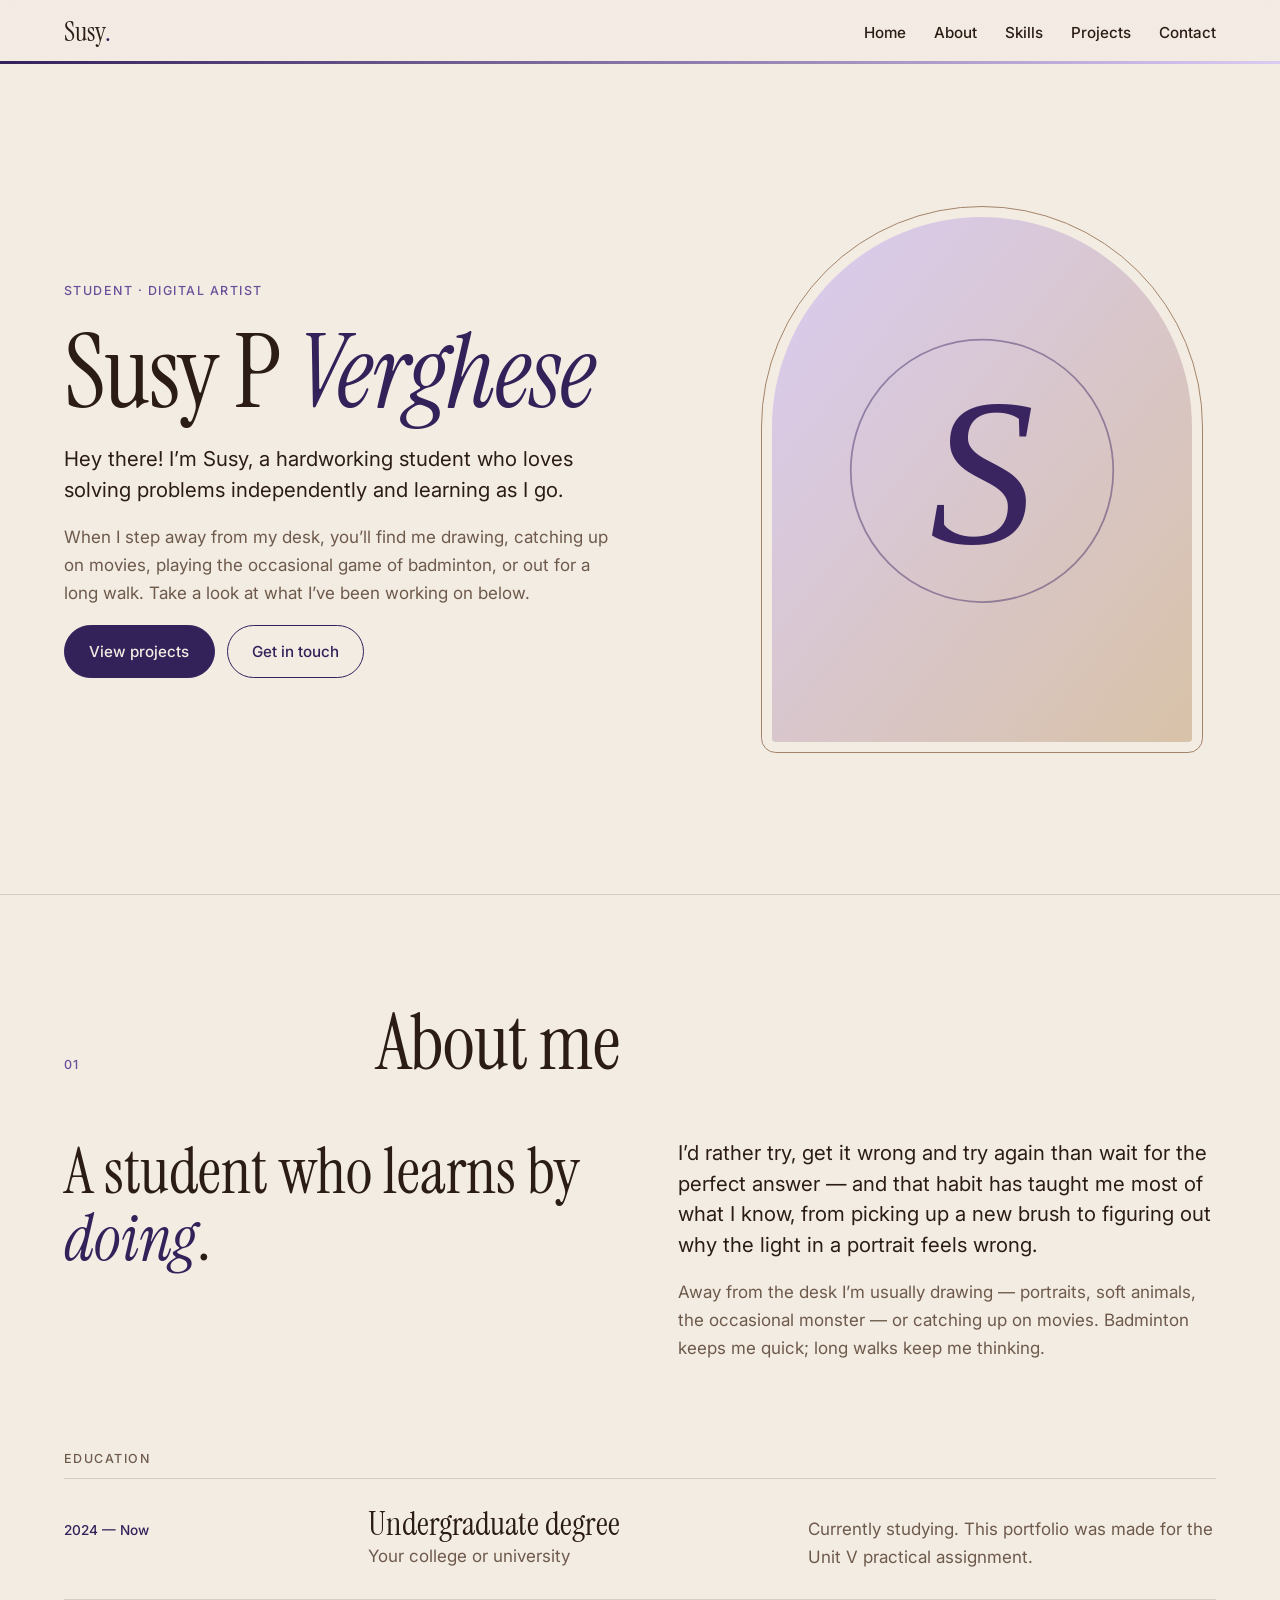
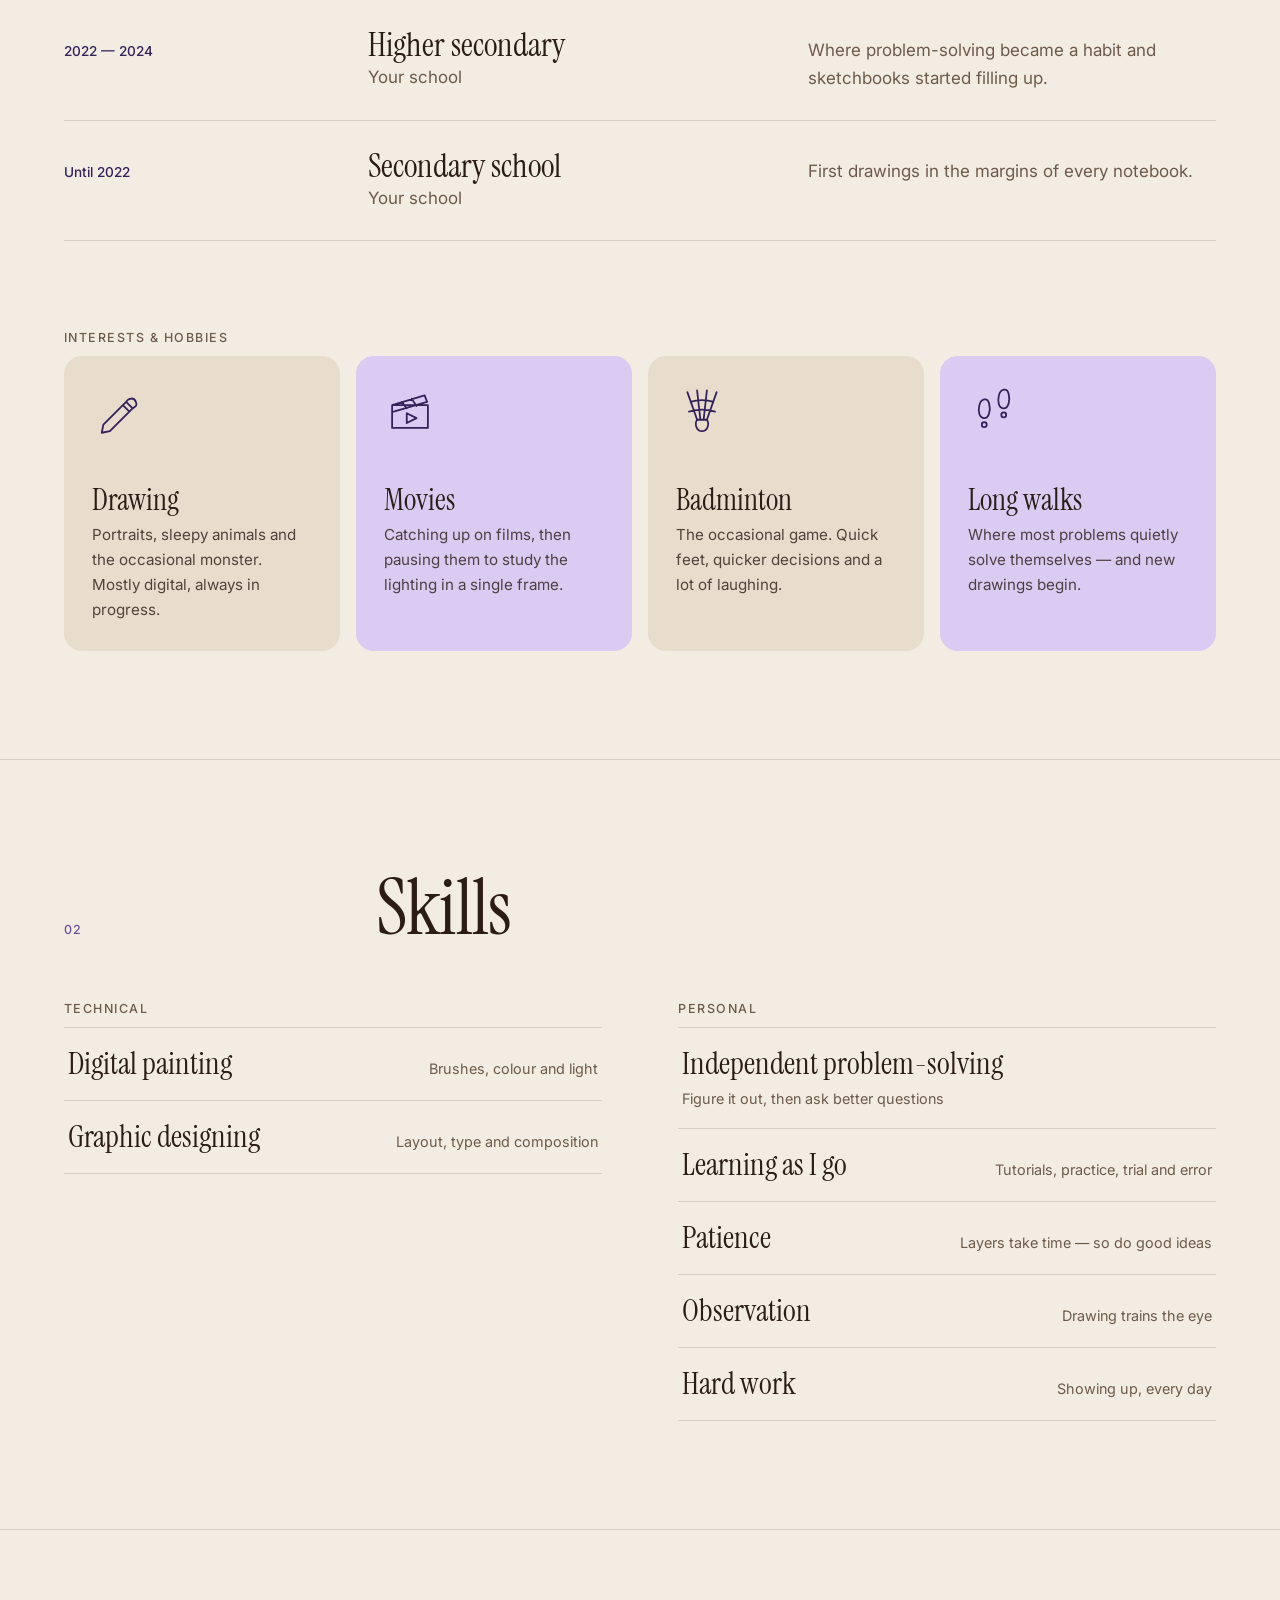
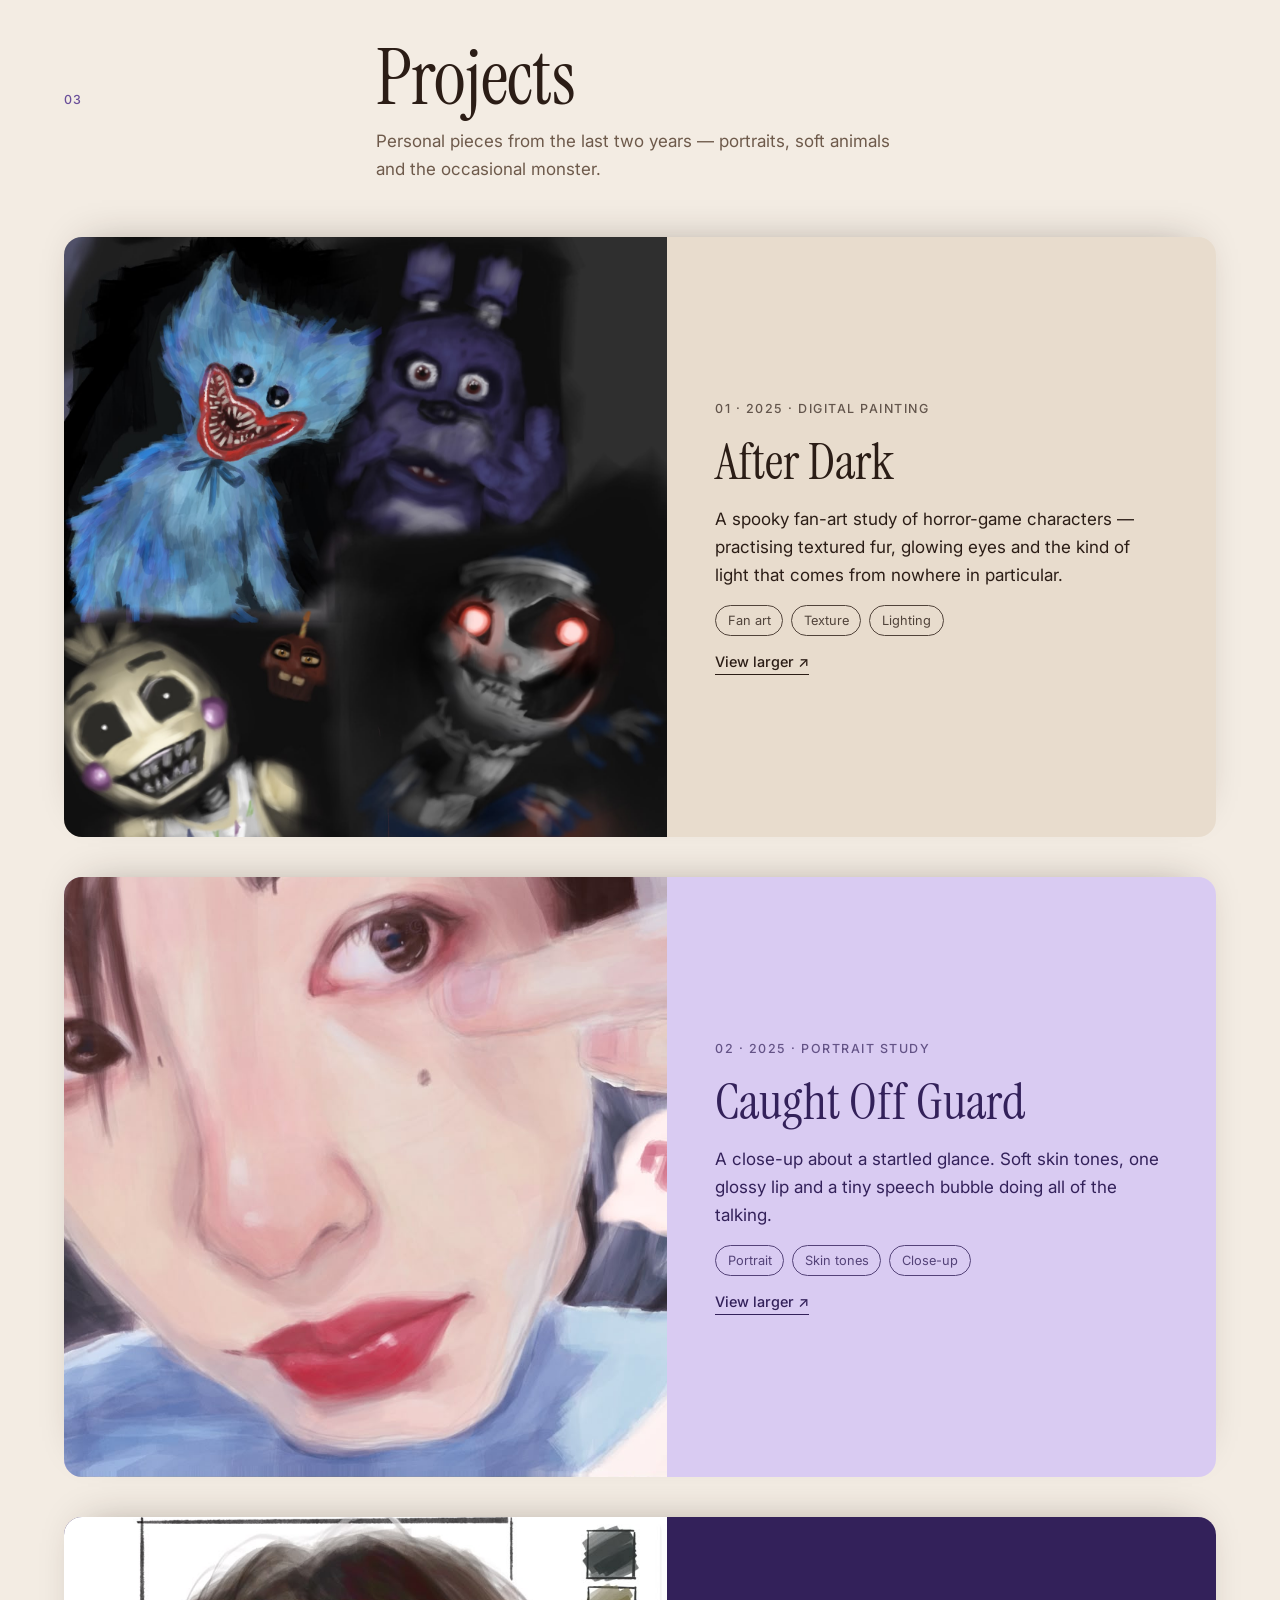
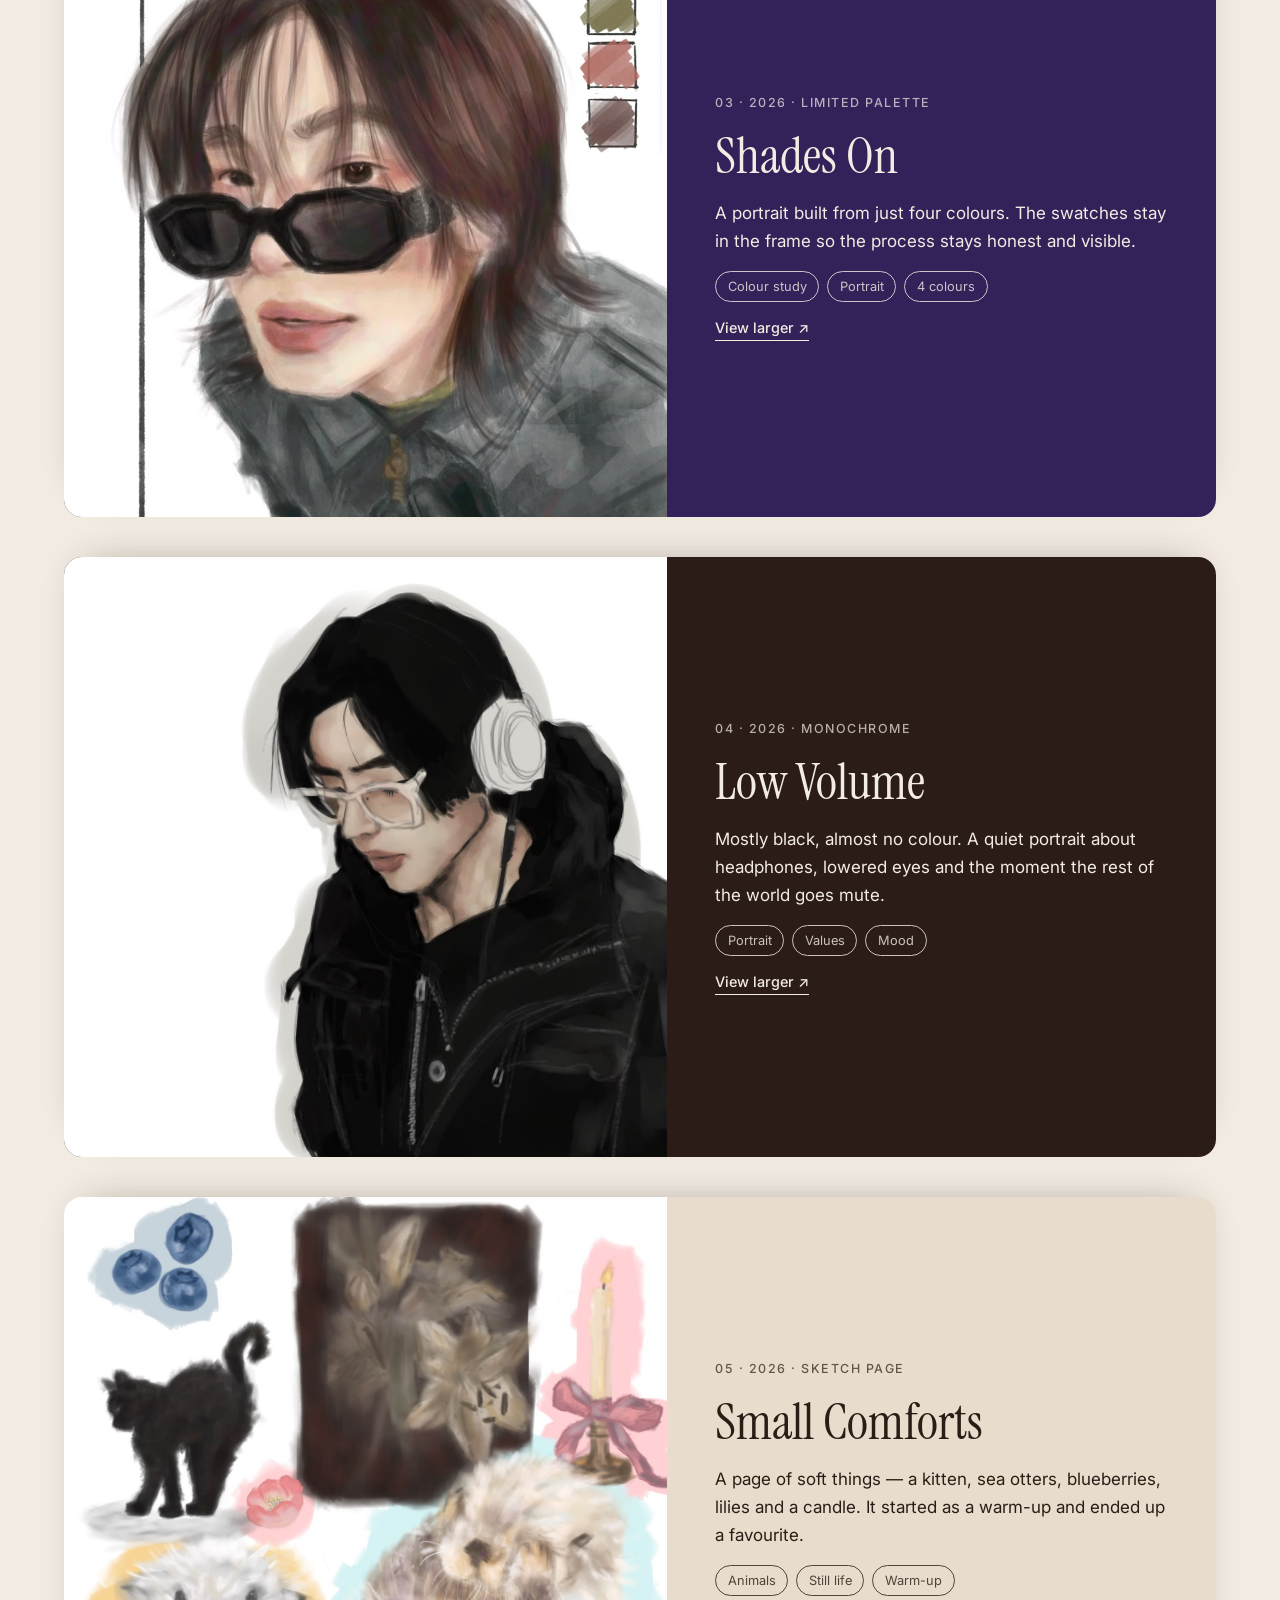
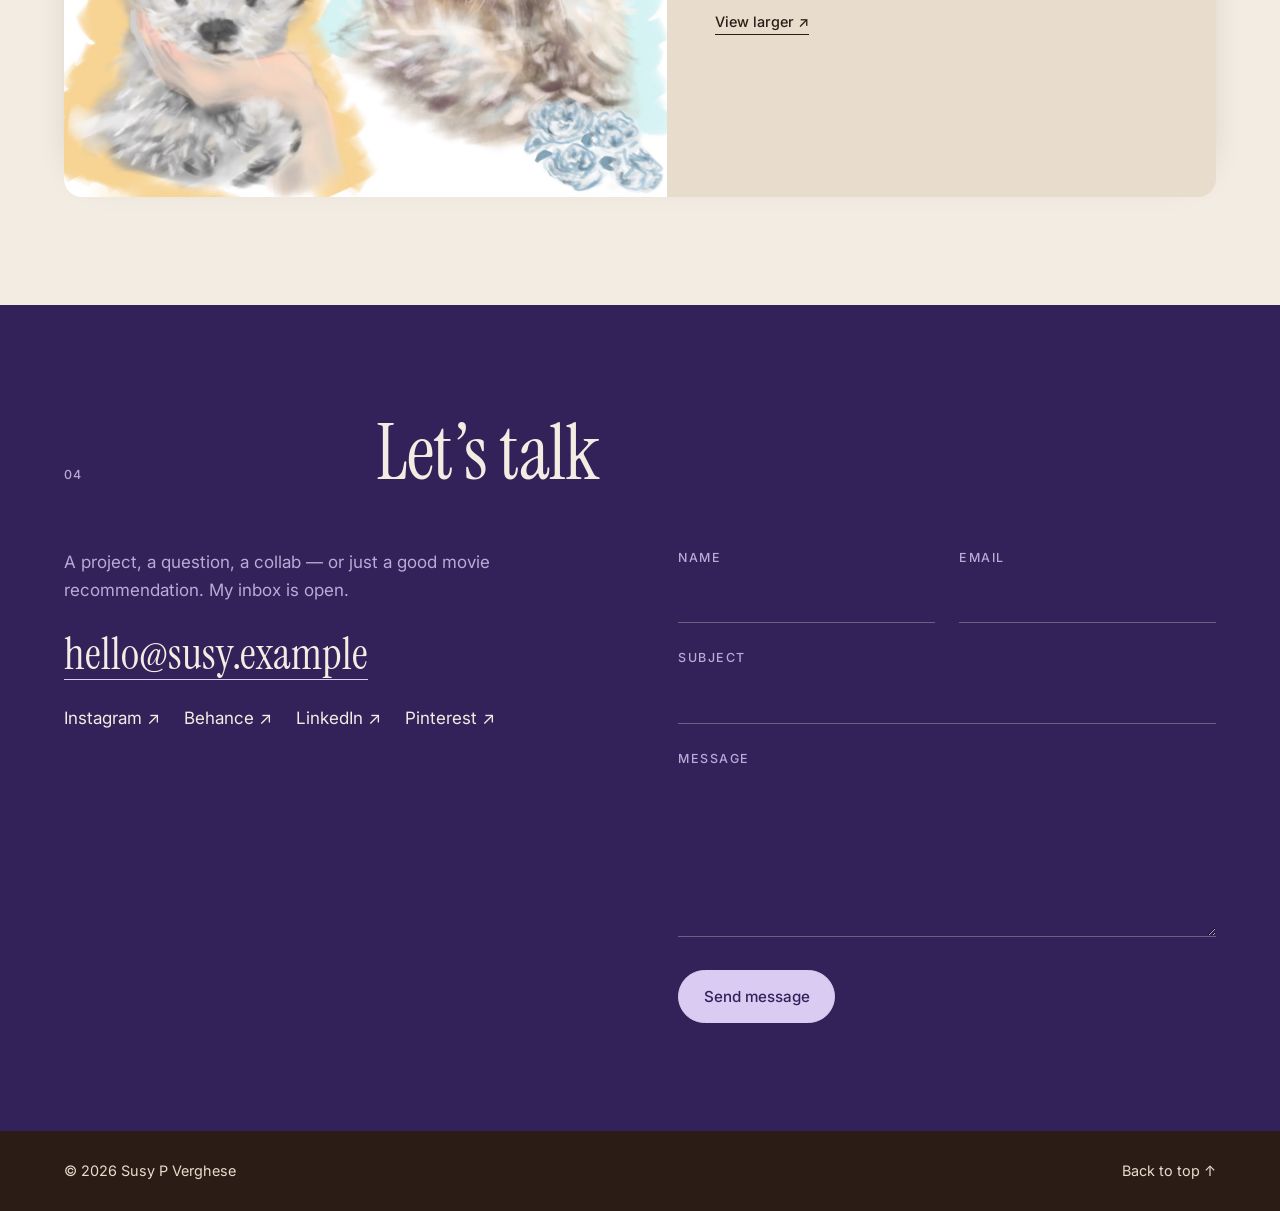
==== commit 8aef5ea1: "Add CSS-only scroll animations to the HTML portfolio - Reading-progress bar under the header - Hero " ====
--- a/index.html
+++ b/index.html
@@ -123,15 +123,15 @@
         <h2>Skills</h2>
       </div>
       <div class="two-col">
-        <div class="reveal">
-          <h3 class="col-title">Technical</h3>
+        <div>
+          <h3 class="col-title reveal">Technical</h3>
           <ul class="list">
             <li><span>Digital painting</span><small>Brushes, colour and light</small></li>
             <li><span>Graphic designing</span><small>Layout, type and composition</small></li>
           </ul>
         </div>
-        <div class="reveal">
-          <h3 class="col-title">Personal</h3>
+        <div>
+          <h3 class="col-title reveal">Personal</h3>
           <ul class="list">
             <li><span>Independent problem-solving</span><small>Figure it out, then ask better questions</small></li>
             <li><span>Learning as I go</span><small>Tutorials, practice, trial and error</small></li>
@@ -165,6 +165,7 @@
           </div>
         </article>
 
+        <span class="stack-mark" aria-hidden="true"></span>
         <article class="project project--lilac" style="--i: 1">
           <button class="project-open" type="button" popovertarget="view-2" aria-label="View Caught Off Guard larger">
             <img src="images/caught-off-guard.jpg" alt="Close-up painted portrait with red lips, glancing sideways beside a small speech bubble." width="1280" height="905" loading="lazy" style="object-position: 40% 50%">
@@ -178,6 +179,7 @@
           </div>
         </article>
 
+        <span class="stack-mark" aria-hidden="true"></span>
         <article class="project project--purple" style="--i: 2">
           <button class="project-open" type="button" popovertarget="view-3" aria-label="View Shades On larger">
             <img src="images/shades-on.jpg" alt="Painted portrait of a person in dark sunglasses and a grey jacket, with four colour swatches." width="905" height="1280" loading="lazy" style="object-position: 50% 35%">
@@ -191,6 +193,7 @@
           </div>
         </article>
 
+        <span class="stack-mark" aria-hidden="true"></span>
         <article class="project project--brown" style="--i: 3">
           <button class="project-open" type="button" popovertarget="view-4" aria-label="View Low Volume larger">
             <img src="images/low-volume.jpg" alt="Painted portrait of a person in glasses and white headphones looking down, in a black jacket." width="1000" height="1426" loading="lazy" style="object-position: 65% 40%">
@@ -204,6 +207,7 @@
           </div>
         </article>
 
+        <span class="stack-mark" aria-hidden="true"></span>
         <article class="project" style="--i: 4">
           <button class="project-open" type="button" popovertarget="view-5" aria-label="View Small Comforts larger">
             <img src="images/small-comforts.jpg" alt="Sketch page of a black kitten, fluffy sea otters, blueberries, lilies, flowers and a candle." width="1600" height="1600" loading="lazy">
--- a/style.css
+++ b/style.css
@@ -263,11 +263,11 @@
 @keyframes rise {
   from {
     opacity: 0;
-    transform: translateY(24px);
+    translate: 0 28px;
   }
   to {
     opacity: 1;
-    transform: none;
+    translate: 0 0;
   }
 }
 
@@ -344,7 +344,15 @@
 /* ---------- Projects: cards stack as you scroll ---------- */
 .projects {
   display: grid;
-  gap: 2.5rem;
+}
+
+.project:not(:last-of-type) {
+  margin-bottom: 2.5rem;
+}
+
+.stack-mark {
+  display: block;
+  height: 0;
 }
 
 .project {
@@ -767,12 +775,125 @@
   color: var(--purple-light);
 }
 
-/* ---------- Scroll reveal (browsers that support scroll-driven animations) ---------- */
+/* ==========================================================
+   Scroll animations — pure CSS (scroll-driven animations).
+   Browsers without support simply show everything normally.
+   ========================================================== */
 @supports (animation-timeline: view()) {
+
+  /* 1. Blocks fade and rise in as they enter the screen */
   .reveal {
     animation: rise linear both;
     animation-timeline: view();
     animation-range: entry 0% entry 70%;
+  }
+
+  /* 2. Reading-progress bar along the bottom of the header */
+  .site-header::after {
+    content: "";
+    position: absolute;
+    left: 0;
+    right: 0;
+    bottom: -1px;
+    height: 3px;
+    background: linear-gradient(90deg, var(--purple-dark), var(--purple-light));
+    transform-origin: left;
+    animation: grow-x linear both;
+    animation-timeline: scroll(root);
+  }
+
+  /* 3. Hero drifts away as you scroll past it */
+  .hero-text {
+    animation: drift-up linear both;
+    animation-timeline: scroll(root);
+    animation-range: 0 85vh;
+  }
+
+  .hero-photo img {
+    animation: drift-photo linear both;
+    animation-timeline: scroll(root);
+    animation-range: 0 85vh;
+  }
+
+  /* 4. Project pictures settle from a slight zoom as they come in */
+  .project img {
+    animation: settle linear both;
+    animation-timeline: view();
+    animation-range: entry 0% entry 100%;
+  }
+
+  /* 5. Skill rows rise one after another as you scroll down the list */
+  .list li {
+    animation: rise linear both;
+    animation-timeline: view();
+    animation-range: entry 0% entry 90%;
+  }
+
+  /* 6. Cards that sit side by side arrive one after another */
+  .interest:nth-child(2) { animation-range: entry 12% entry 82%; }
+  .interest:nth-child(3) { animation-range: entry 24% entry 94%; }
+  .interest:nth-child(4) { animation-range: entry 36% cover 30%; }
+  .two-col > .reveal:nth-child(2) { animation-range: entry 15% entry 85%; }
+
+  /* 7. Each project card shrinks and dims as the next one stacks over it.
+        Progress is read from an invisible marker in normal flow just above
+        the next card (sticky elements make unreliable timelines). */
+  @media (min-width: 761px) {
+    .projects {
+      timeline-scope: --m2, --m3, --m4, --m5;
+    }
+
+    .stack-mark:nth-of-type(1) { view-timeline: --m2 block; }
+    .stack-mark:nth-of-type(2) { view-timeline: --m3 block; }
+    .stack-mark:nth-of-type(3) { view-timeline: --m4 block; }
+    .stack-mark:nth-of-type(4) { view-timeline: --m5 block; }
+
+    .project {
+      transform-origin: 50% 0;
+    }
+
+    .project:nth-of-type(-n + 4) {
+      animation: stack-back linear both;
+      animation-range: cover 30% cover 82%;
+    }
+
+    .project:nth-of-type(1) { animation-timeline: --m2; }
+    .project:nth-of-type(2) { animation-timeline: --m3; }
+    .project:nth-of-type(3) { animation-timeline: --m4; }
+    .project:nth-of-type(4) { animation-timeline: --m5; }
+  }
+}
+
+@keyframes grow-x {
+  from { transform: scaleX(0); }
+  to { transform: scaleX(1); }
+}
+
+@keyframes drift-up {
+  to {
+    opacity: 0.15;
+    translate: 0 -80px;
+  }
+}
+
+@keyframes drift-photo {
+  to {
+    opacity: 0.3;
+    translate: 0 60px;
+    scale: 0.9;
+    rotate: -4deg;
+  }
+}
+
+@keyframes settle {
+  from { scale: 1.18; }
+  to { scale: 1; }
+}
+
+@keyframes stack-back {
+  to {
+    scale: 0.92;
+    filter: brightness(0.75);
   }
 }
 
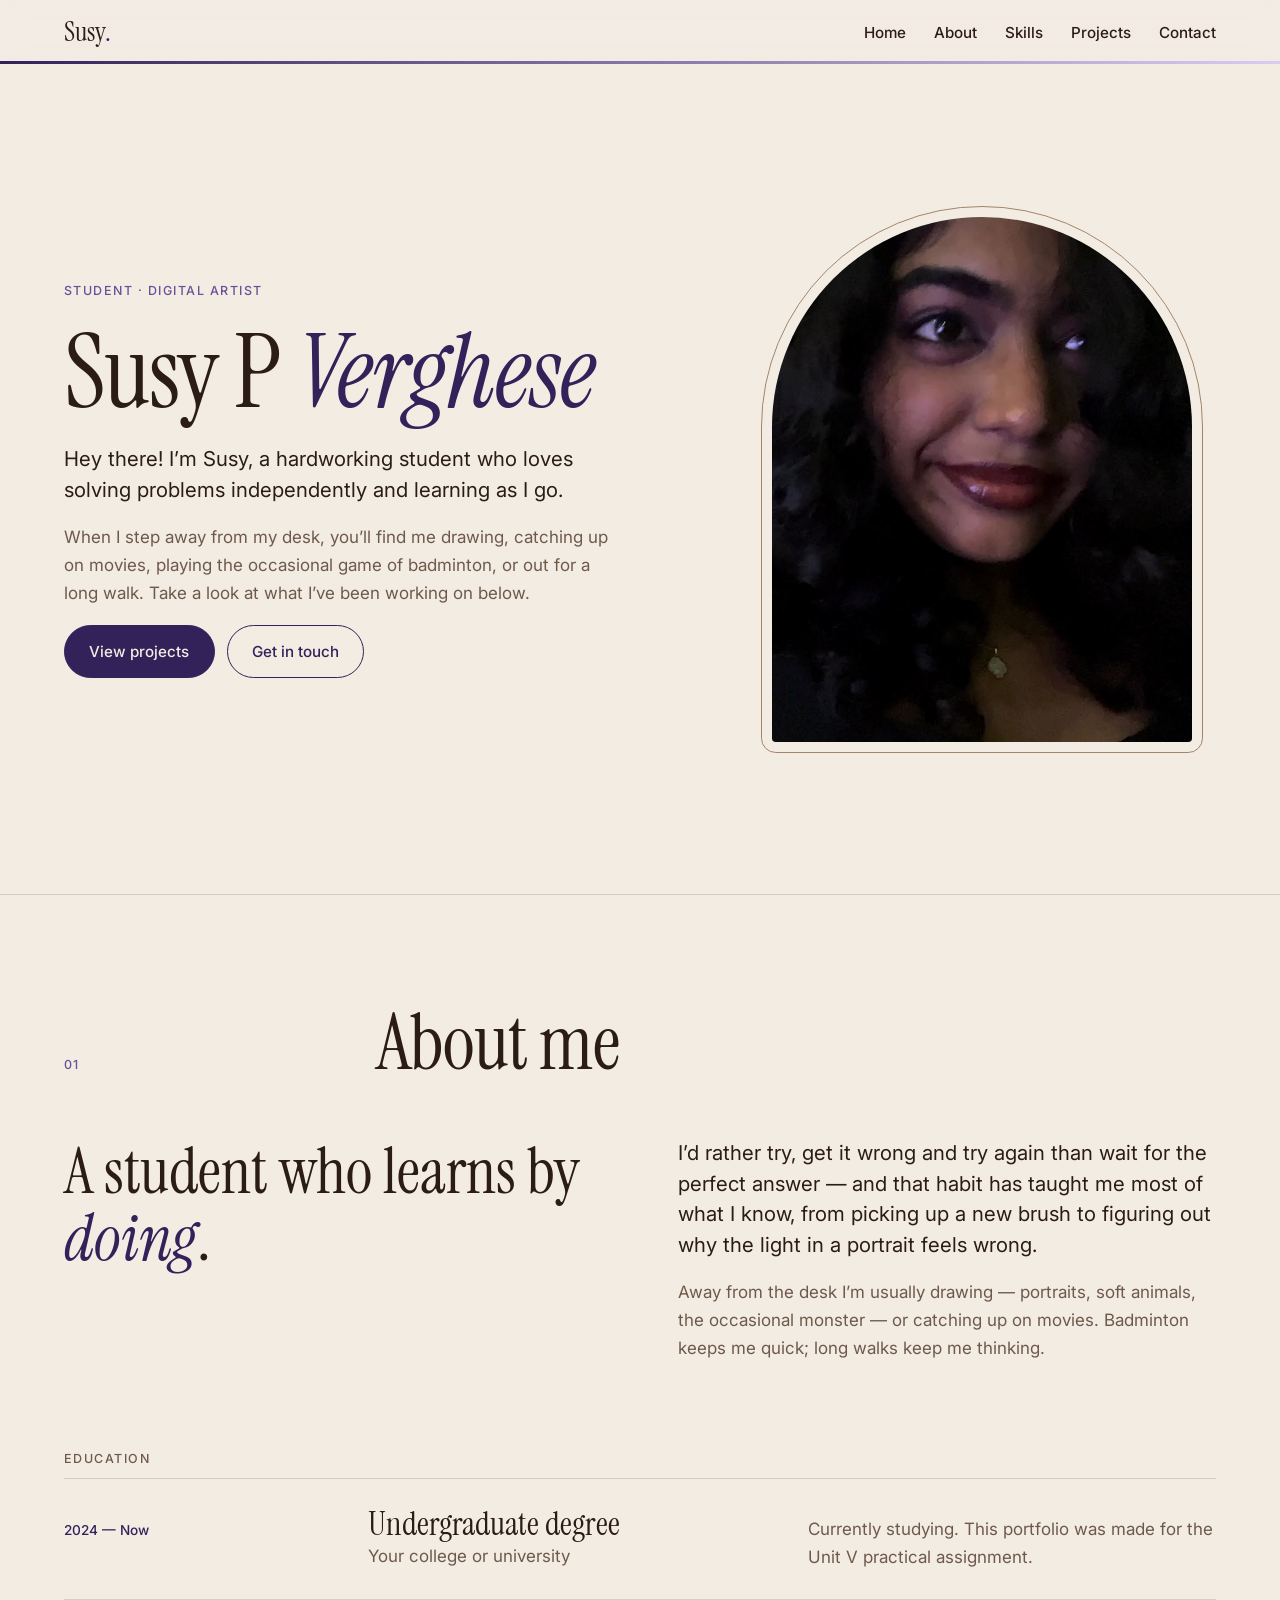
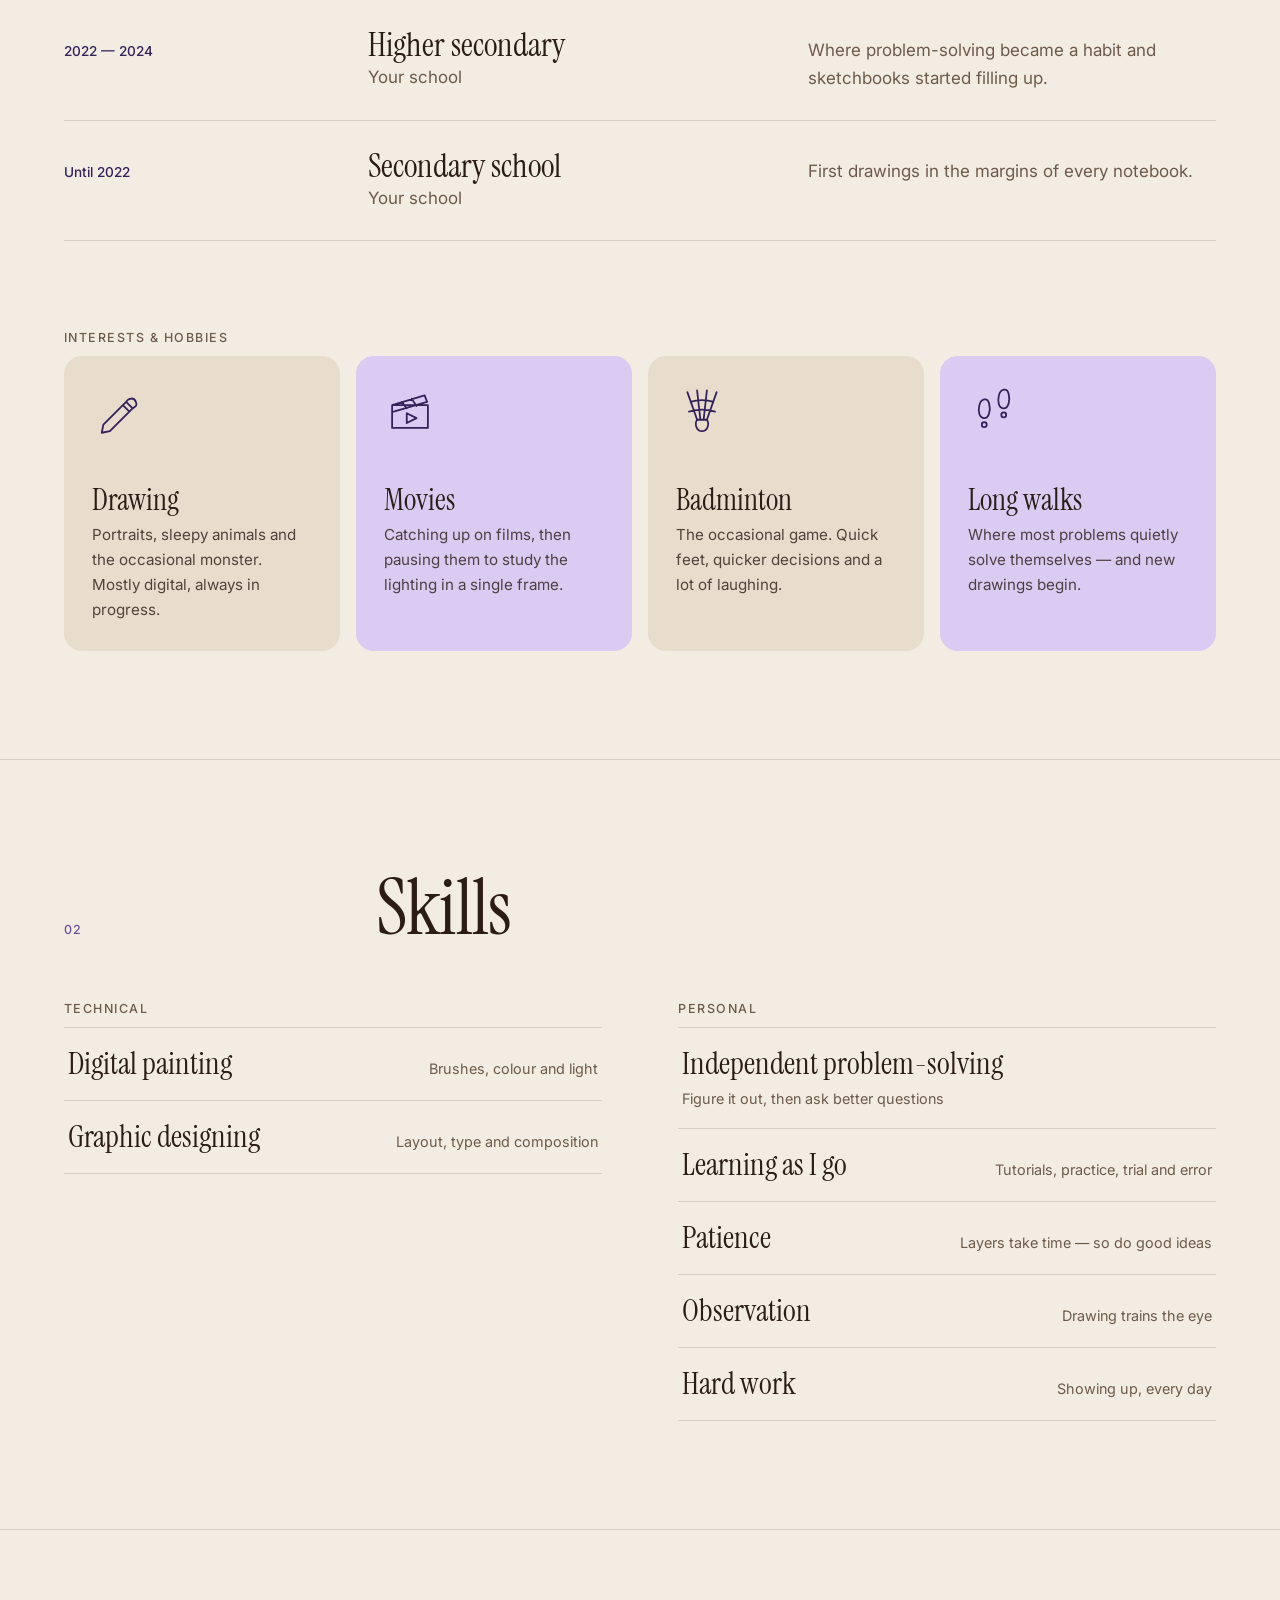
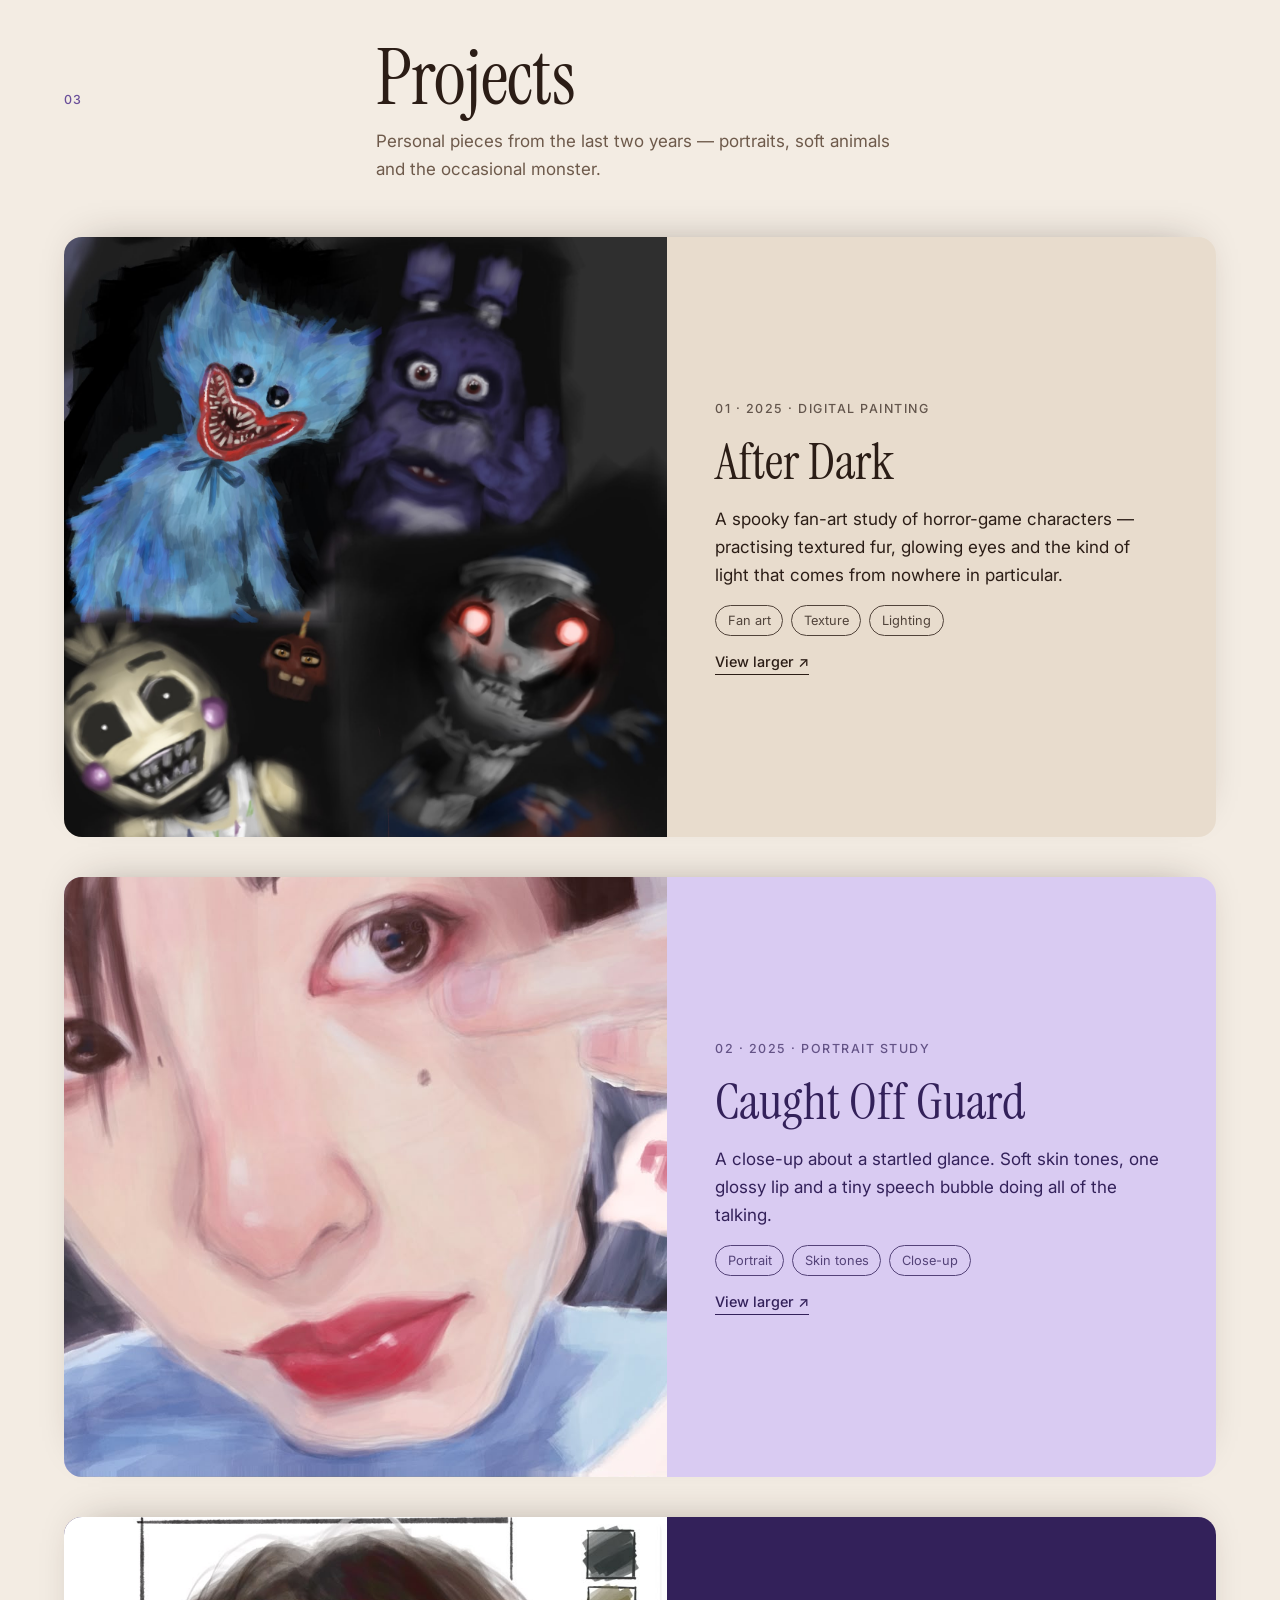
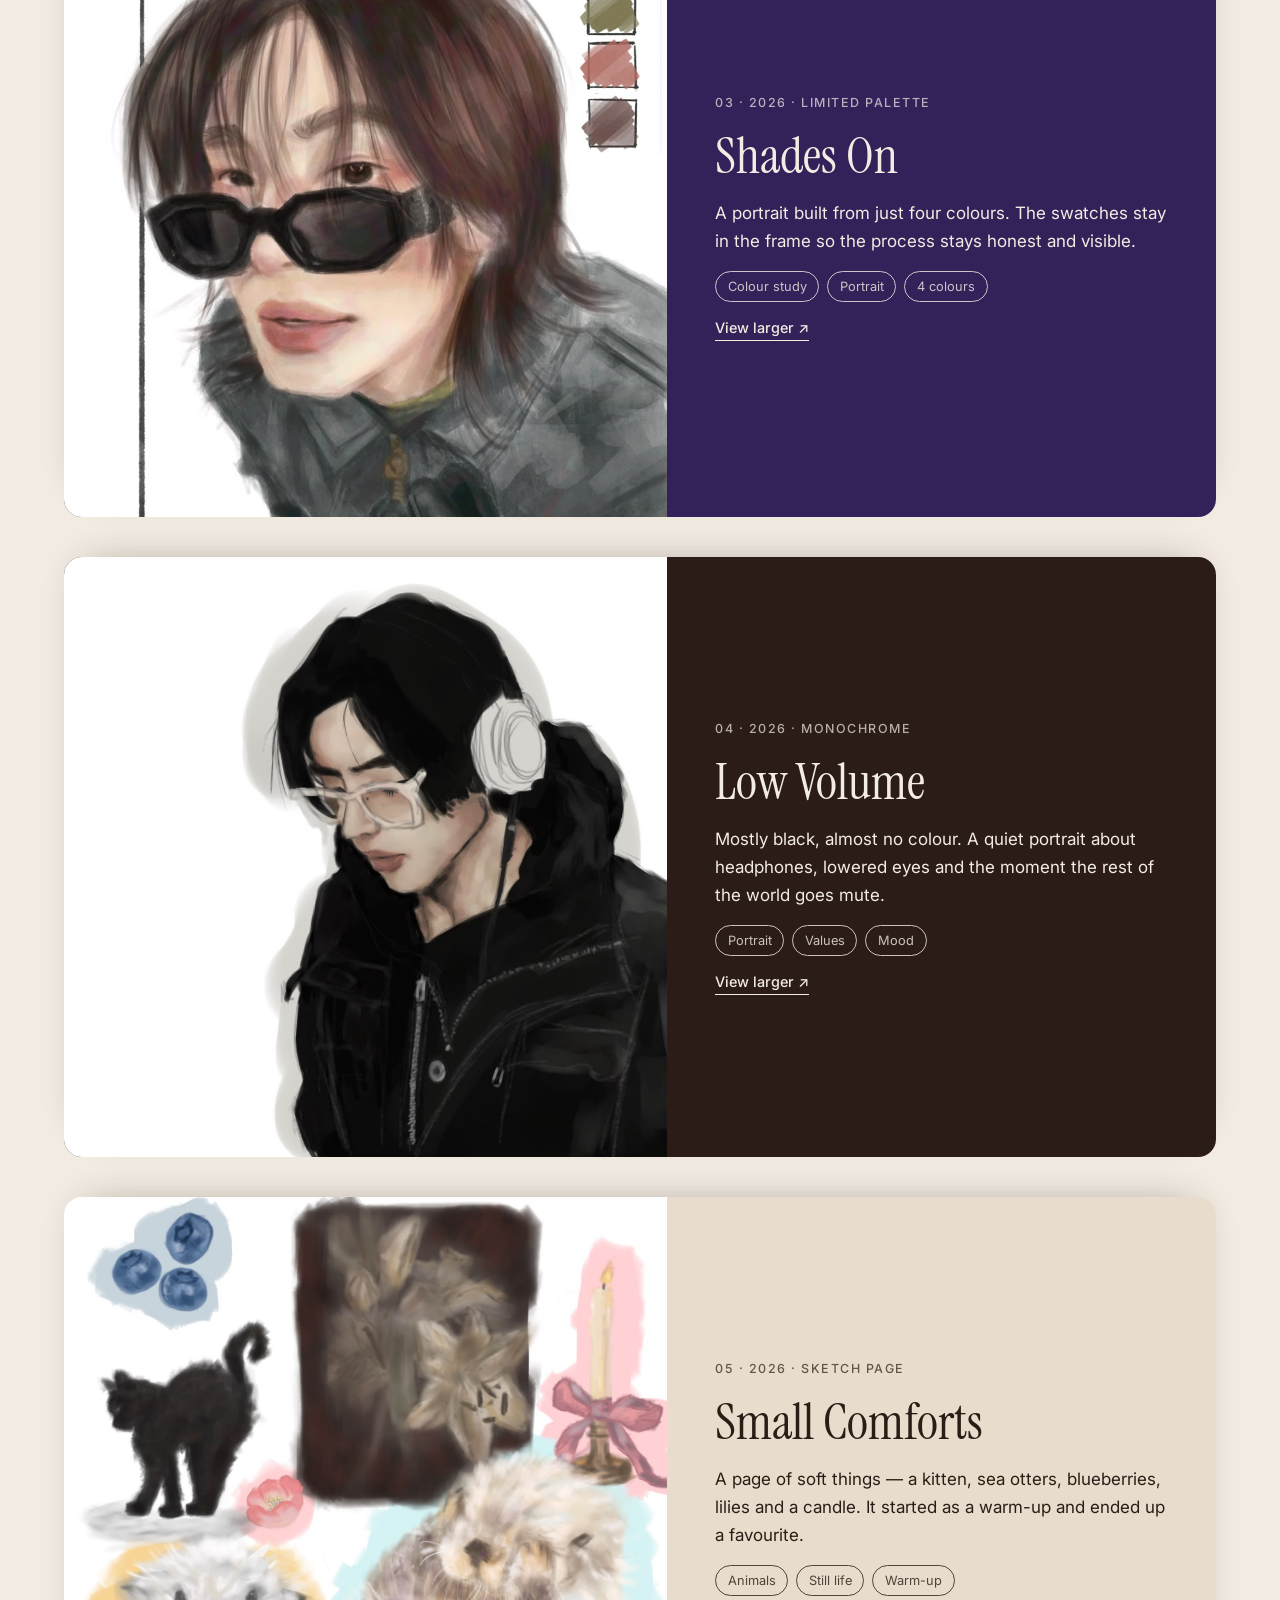
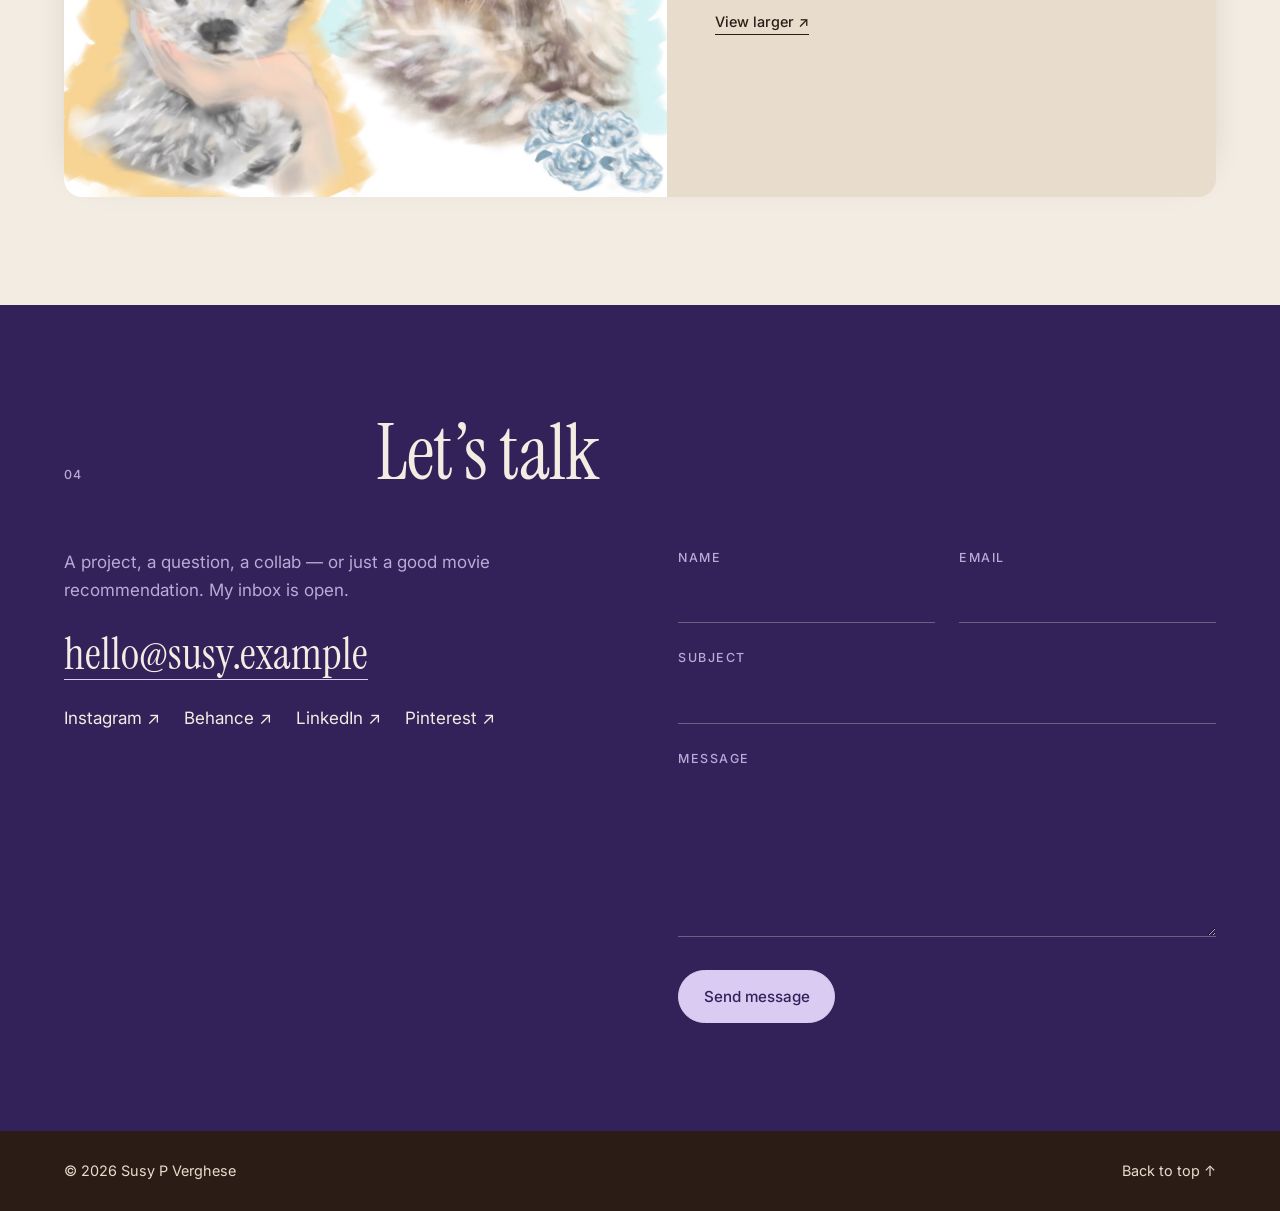
==== commit 1a62c77b: "Add Susy's photo to the profile frame Replaces the monogram placeholder with images/profile.jpg, cro" ====
--- a/index.html
+++ b/index.html
@@ -41,7 +41,7 @@
         </div>
       </div>
       <figure class="hero-photo">
-        <img src="images/profile.svg" alt="Profile photo of Susy P Verghese" width="480" height="600">
+        <img src="images/profile.jpg" alt="Susy P Verghese smiling over her shoulder, with dark curly hair" width="1280" height="960">
       </figure>
     </section>
 
--- a/style.css
+++ b/style.css
@@ -243,6 +243,7 @@
   margin-inline: auto;
   aspect-ratio: 4 / 5;
   object-fit: cover;
+  object-position: 74% 30%; /* keeps her face centred in the arch */
   border-radius: 999px 999px var(--radius) var(--radius);
   outline: 1px solid var(--brown-mid);
   outline-offset: 10px;
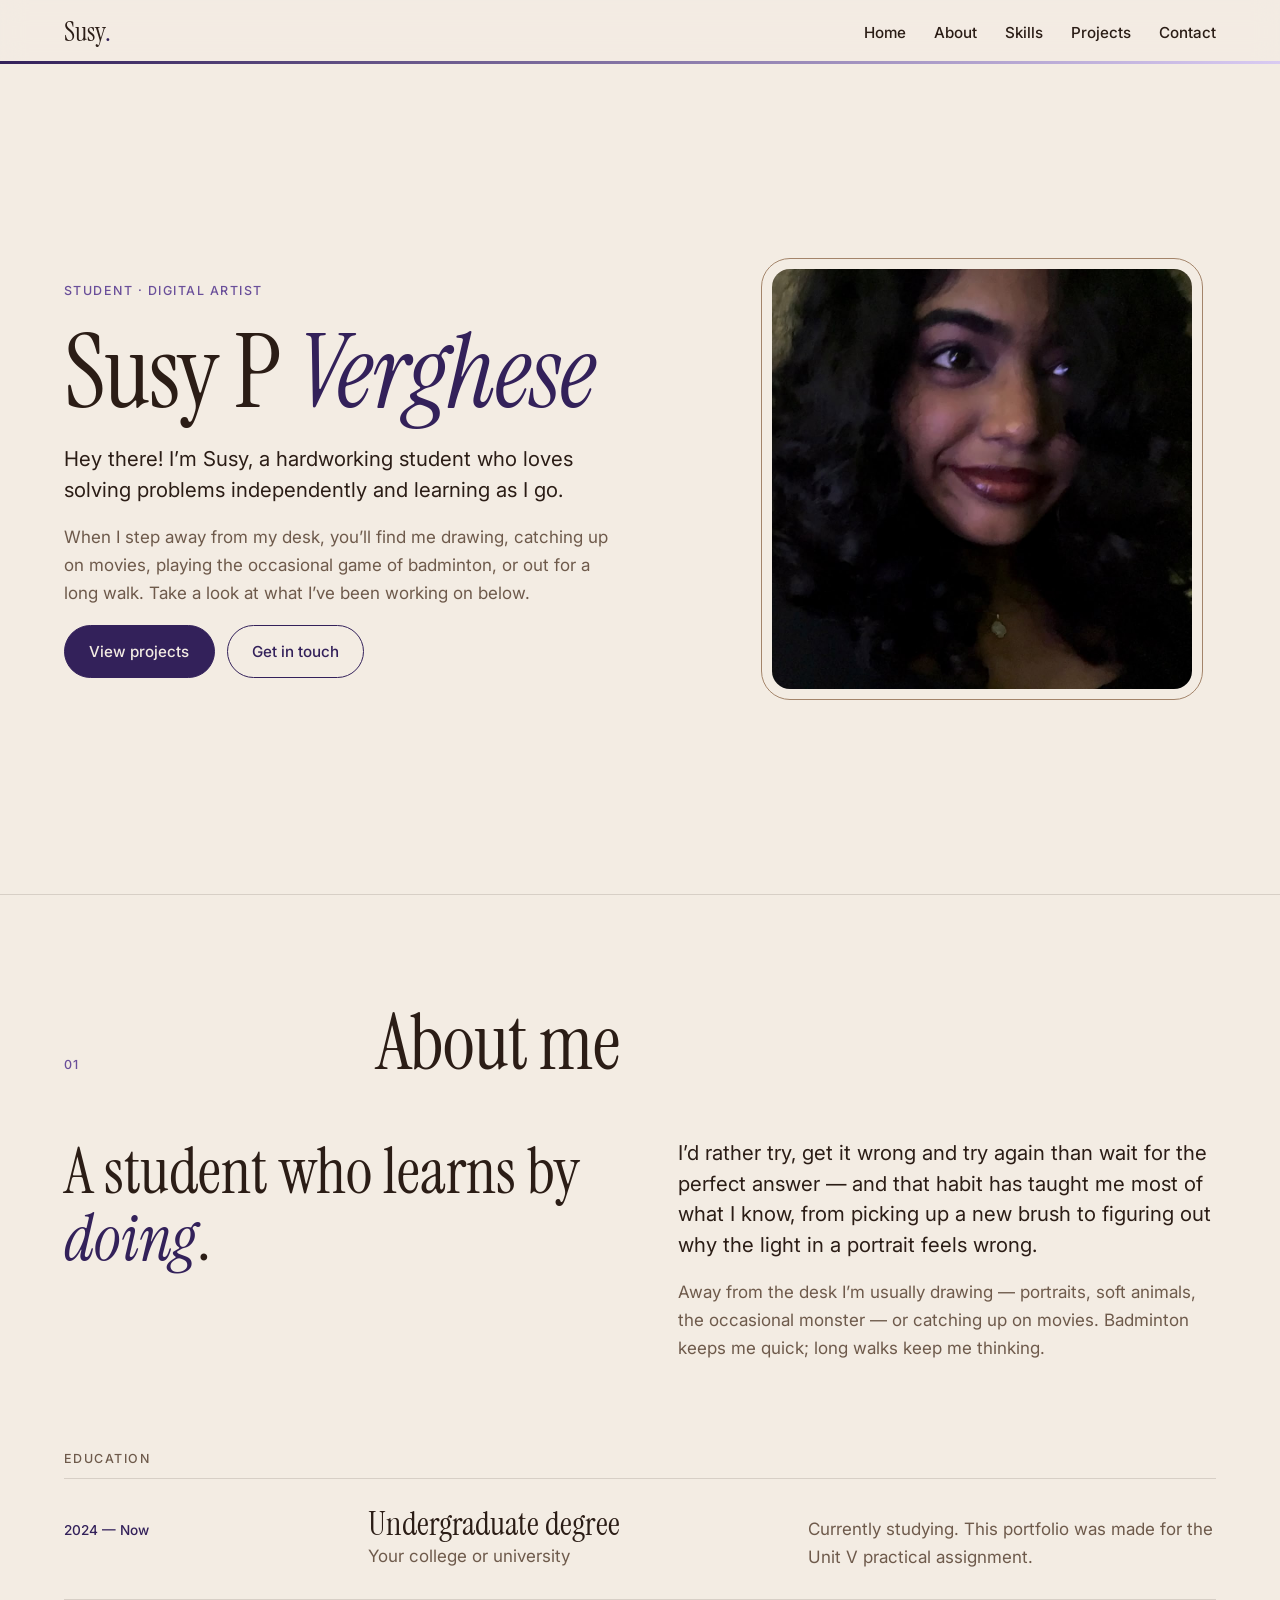
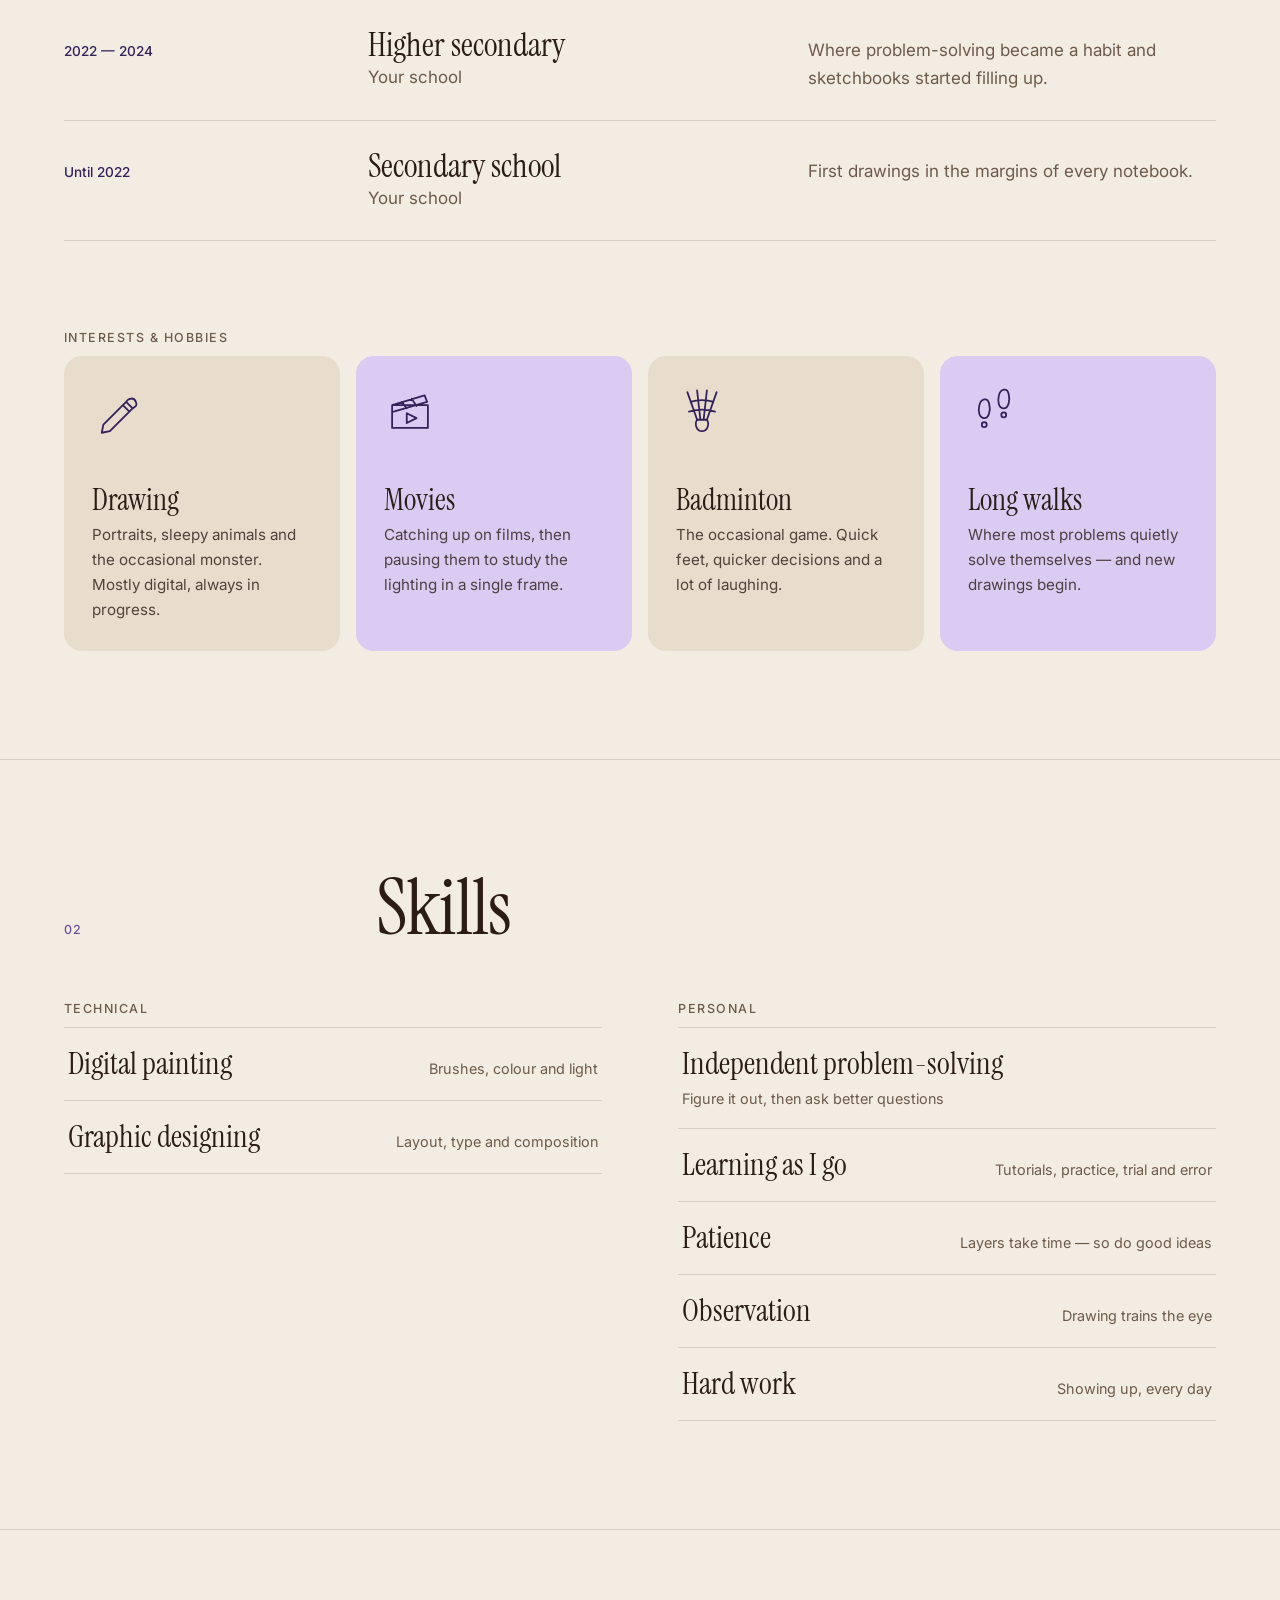
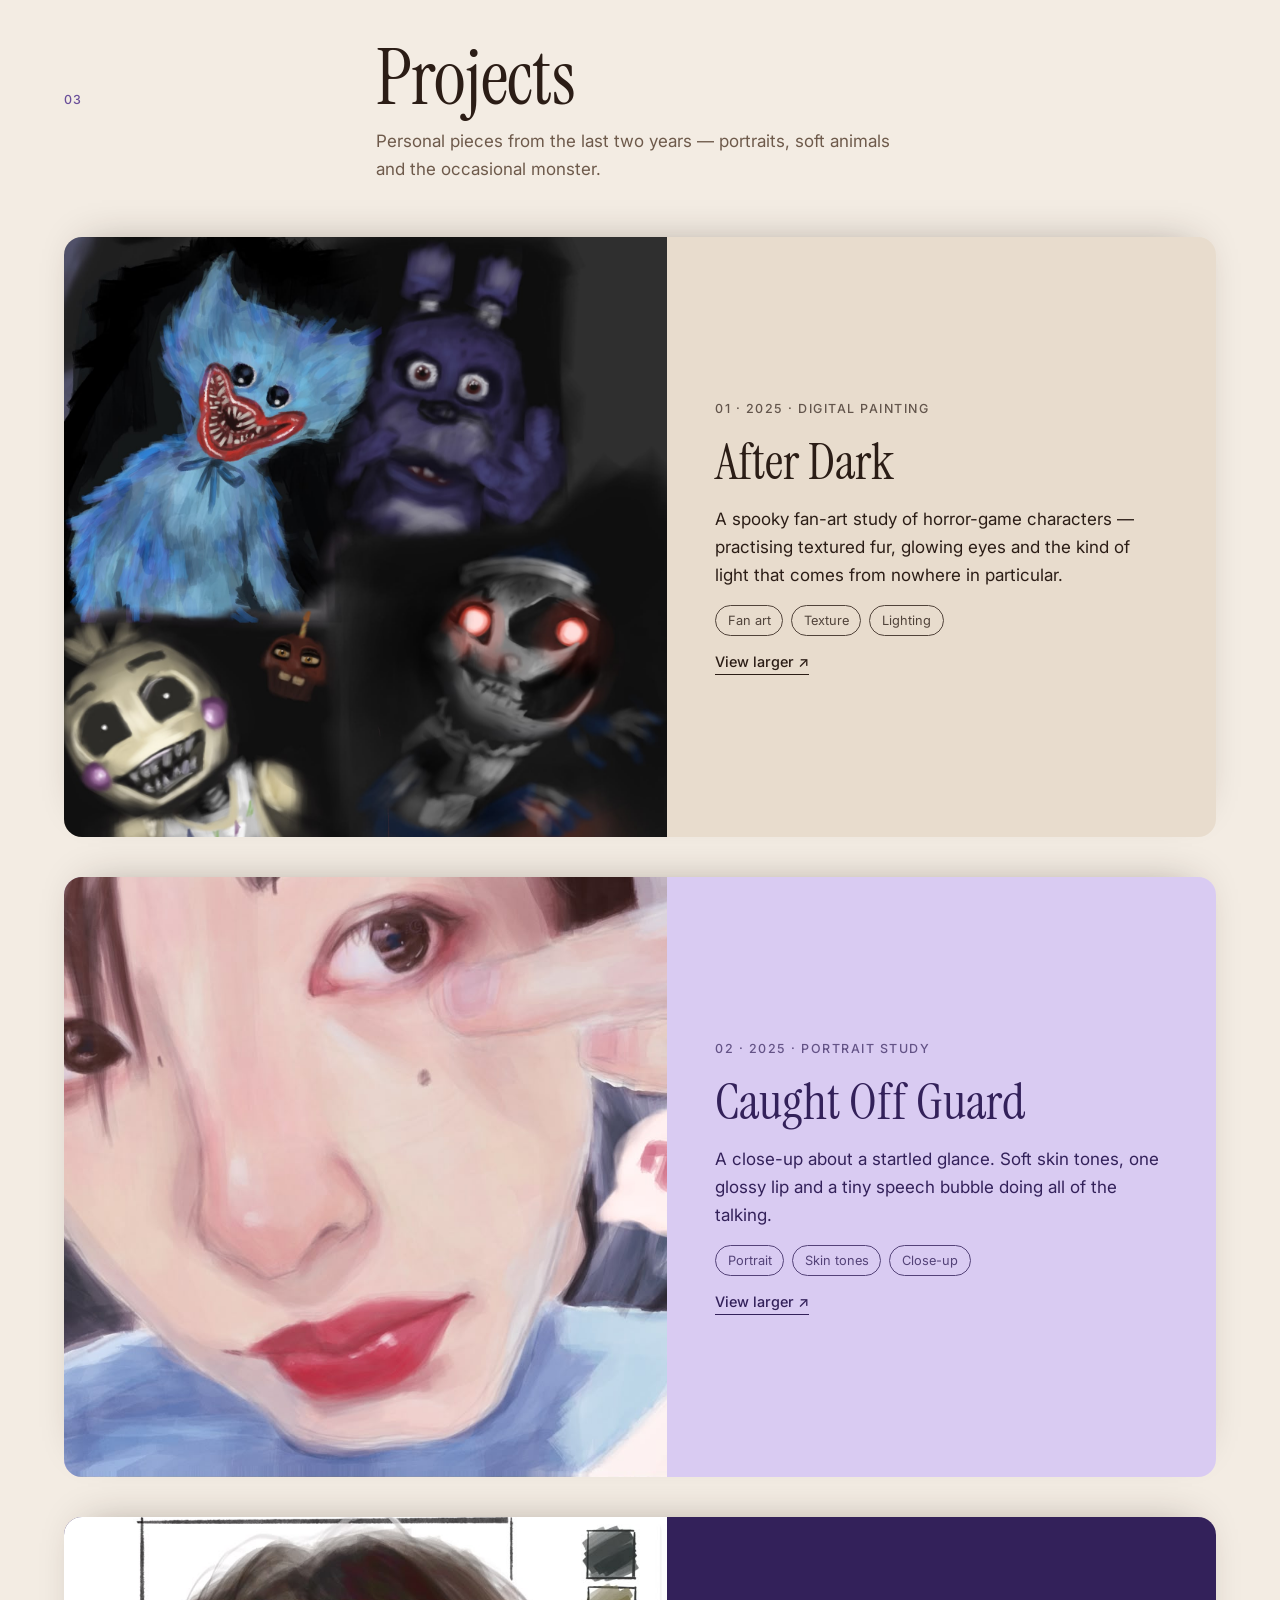
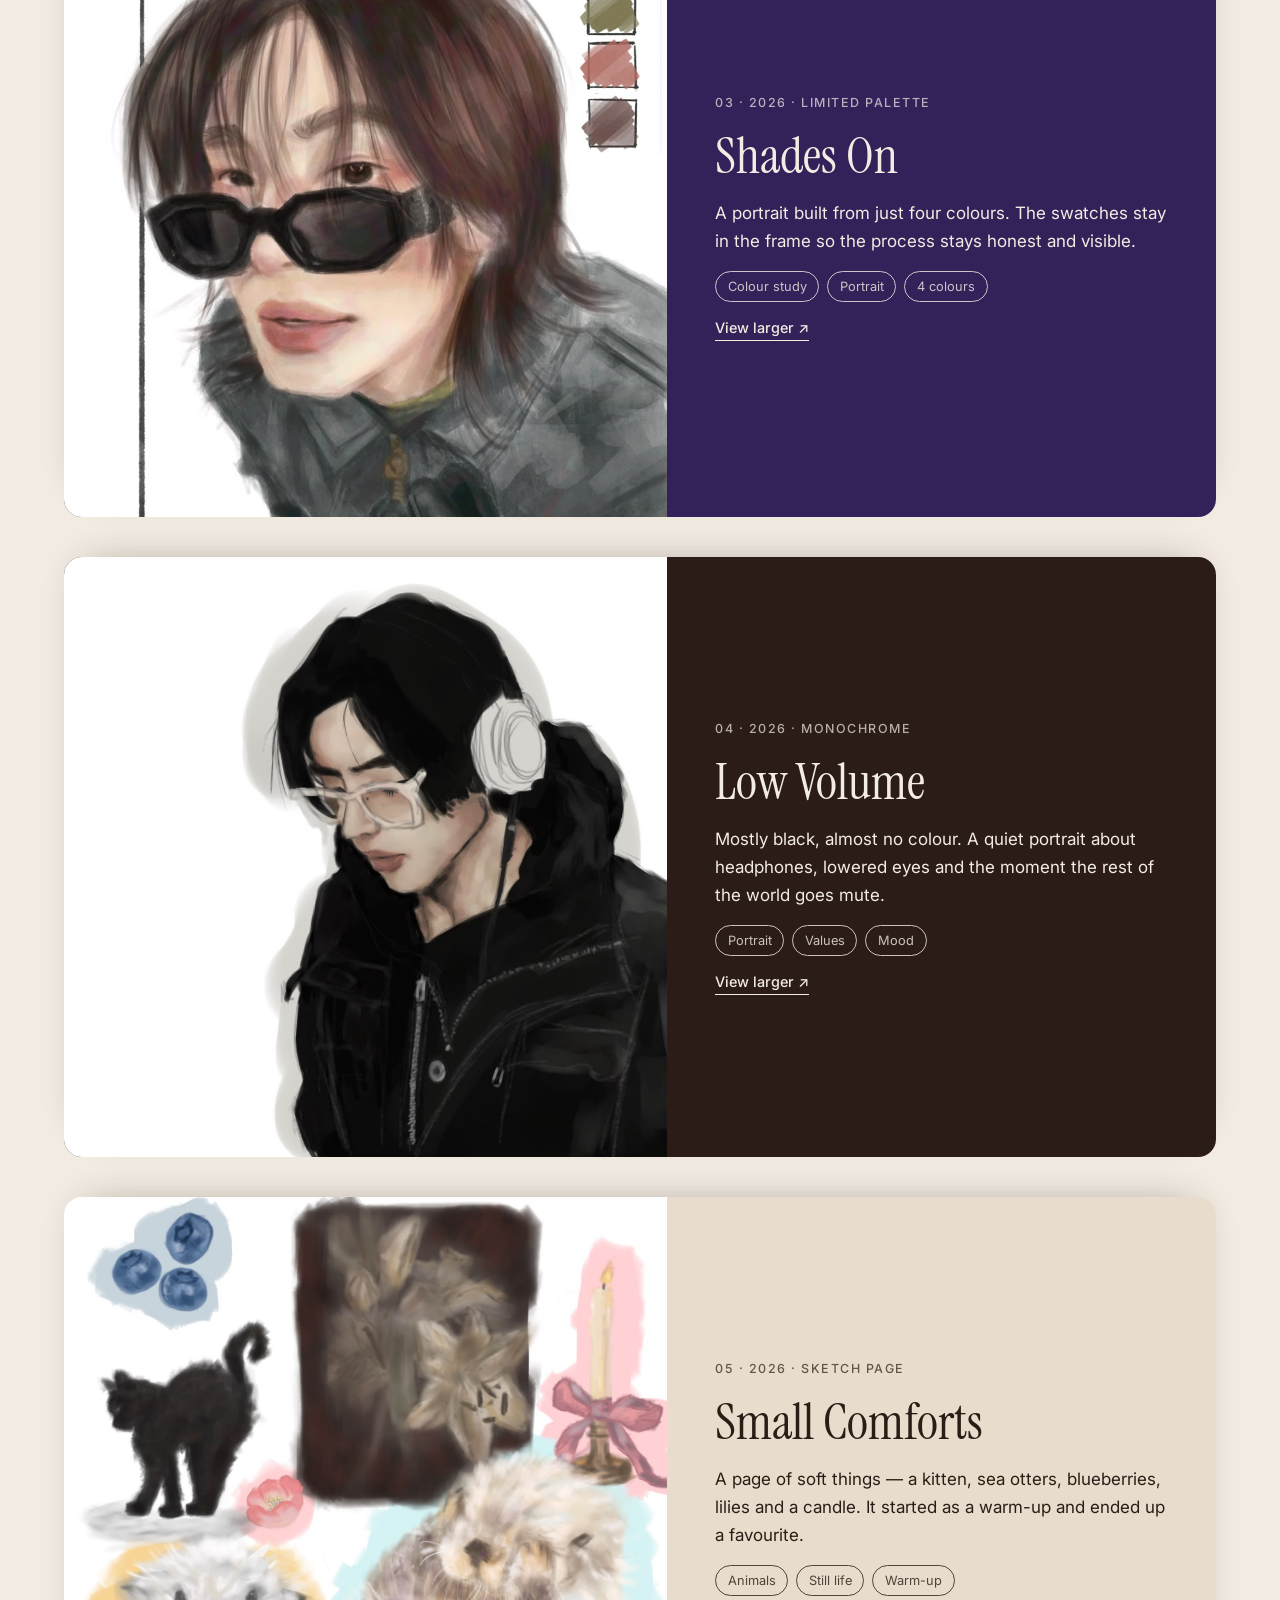
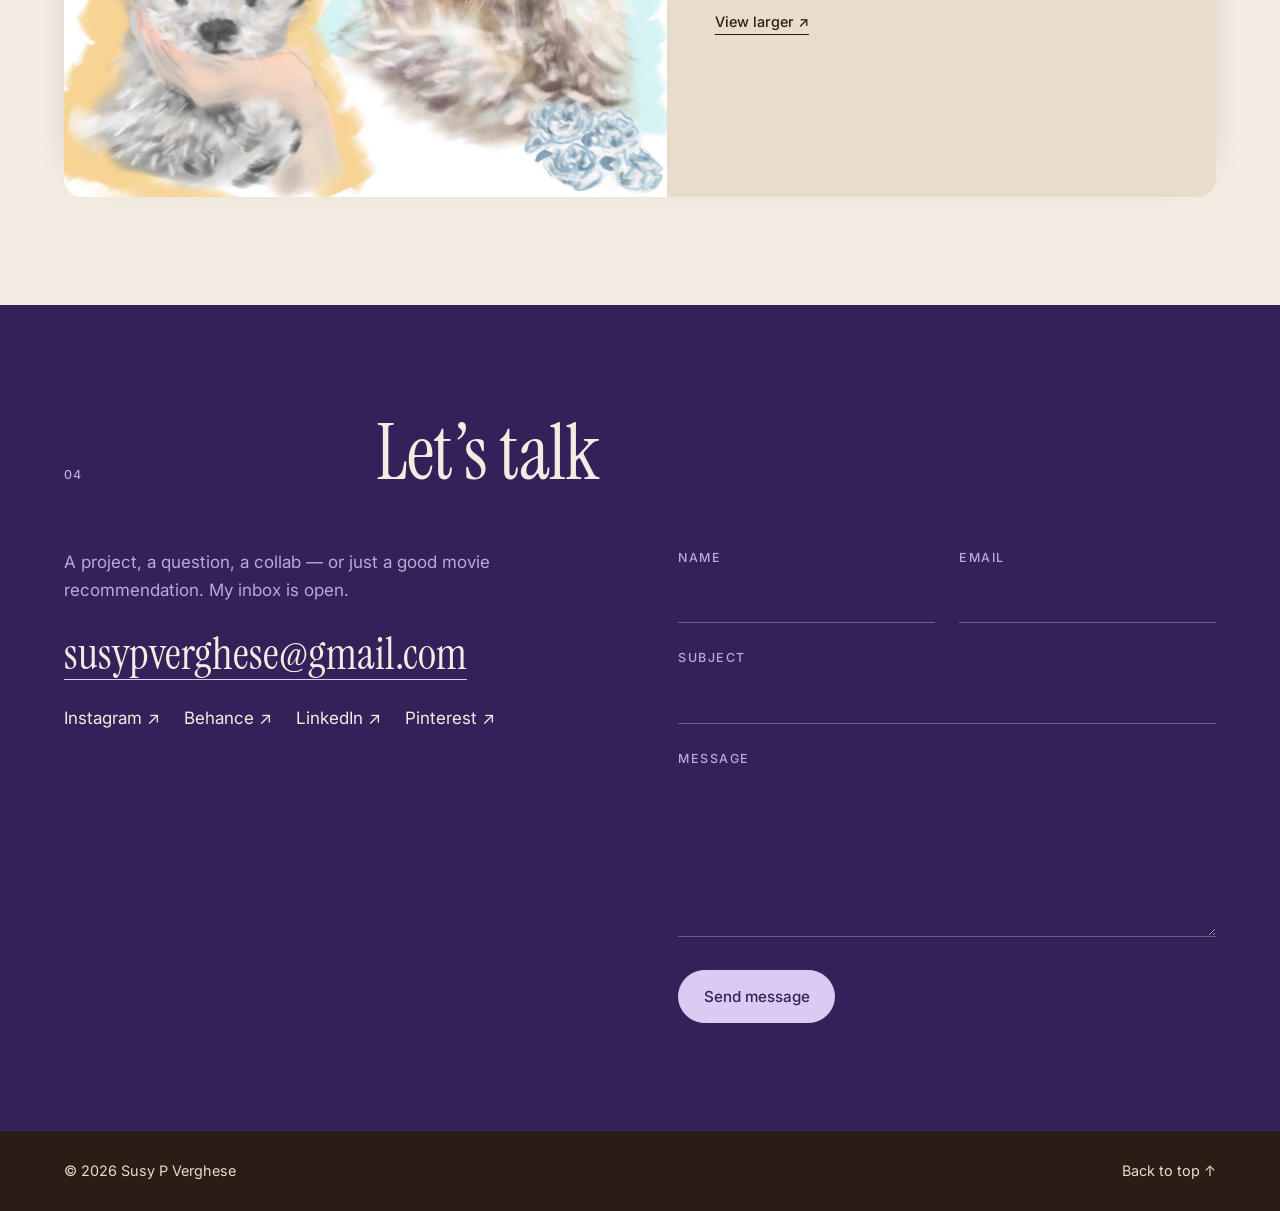
==== commit 79fe94c6: "Add Susy's email address Replaces the placeholder in the contact link and the contact form." ====
--- a/index.html
+++ b/index.html
@@ -279,7 +279,7 @@
       <div class="two-col">
         <div class="contact-info reveal">
           <p class="muted">A project, a question, a collab — or just a good movie recommendation. My inbox is open.</p>
-          <a class="email" href="mailto:hello@susy.example">hello@susy.example</a>
+          <a class="email" href="mailto:susypverghese@gmail.com">susypverghese@gmail.com</a>
           <ul class="socials">
             <li><a href="https://instagram.com/" target="_blank" rel="noopener">Instagram ↗</a></li>
             <li><a href="https://behance.net/" target="_blank" rel="noopener">Behance ↗</a></li>
@@ -288,7 +288,7 @@
           </ul>
         </div>
 
-        <form class="form reveal" action="mailto:hello@susy.example" method="post" enctype="text/plain">
+        <form class="form reveal" action="mailto:susypverghese@gmail.com" method="post" enctype="text/plain">
           <div class="field">
             <label for="name">Name</label>
             <input id="name" name="name" type="text" autocomplete="name" required>
--- a/style.css
+++ b/style.css
@@ -241,10 +241,10 @@
   width: 100%;
   max-width: 420px;
   margin-inline: auto;
-  aspect-ratio: 4 / 5;
+  aspect-ratio: 1 / 1;
   object-fit: cover;
-  object-position: 74% 30%; /* keeps her face centred in the arch */
-  border-radius: 999px 999px var(--radius) var(--radius);
+  object-position: 85% 30%; /* keeps her face centred in the square */
+  border-radius: var(--radius);
   outline: 1px solid var(--brown-mid);
   outline-offset: 10px;
 }
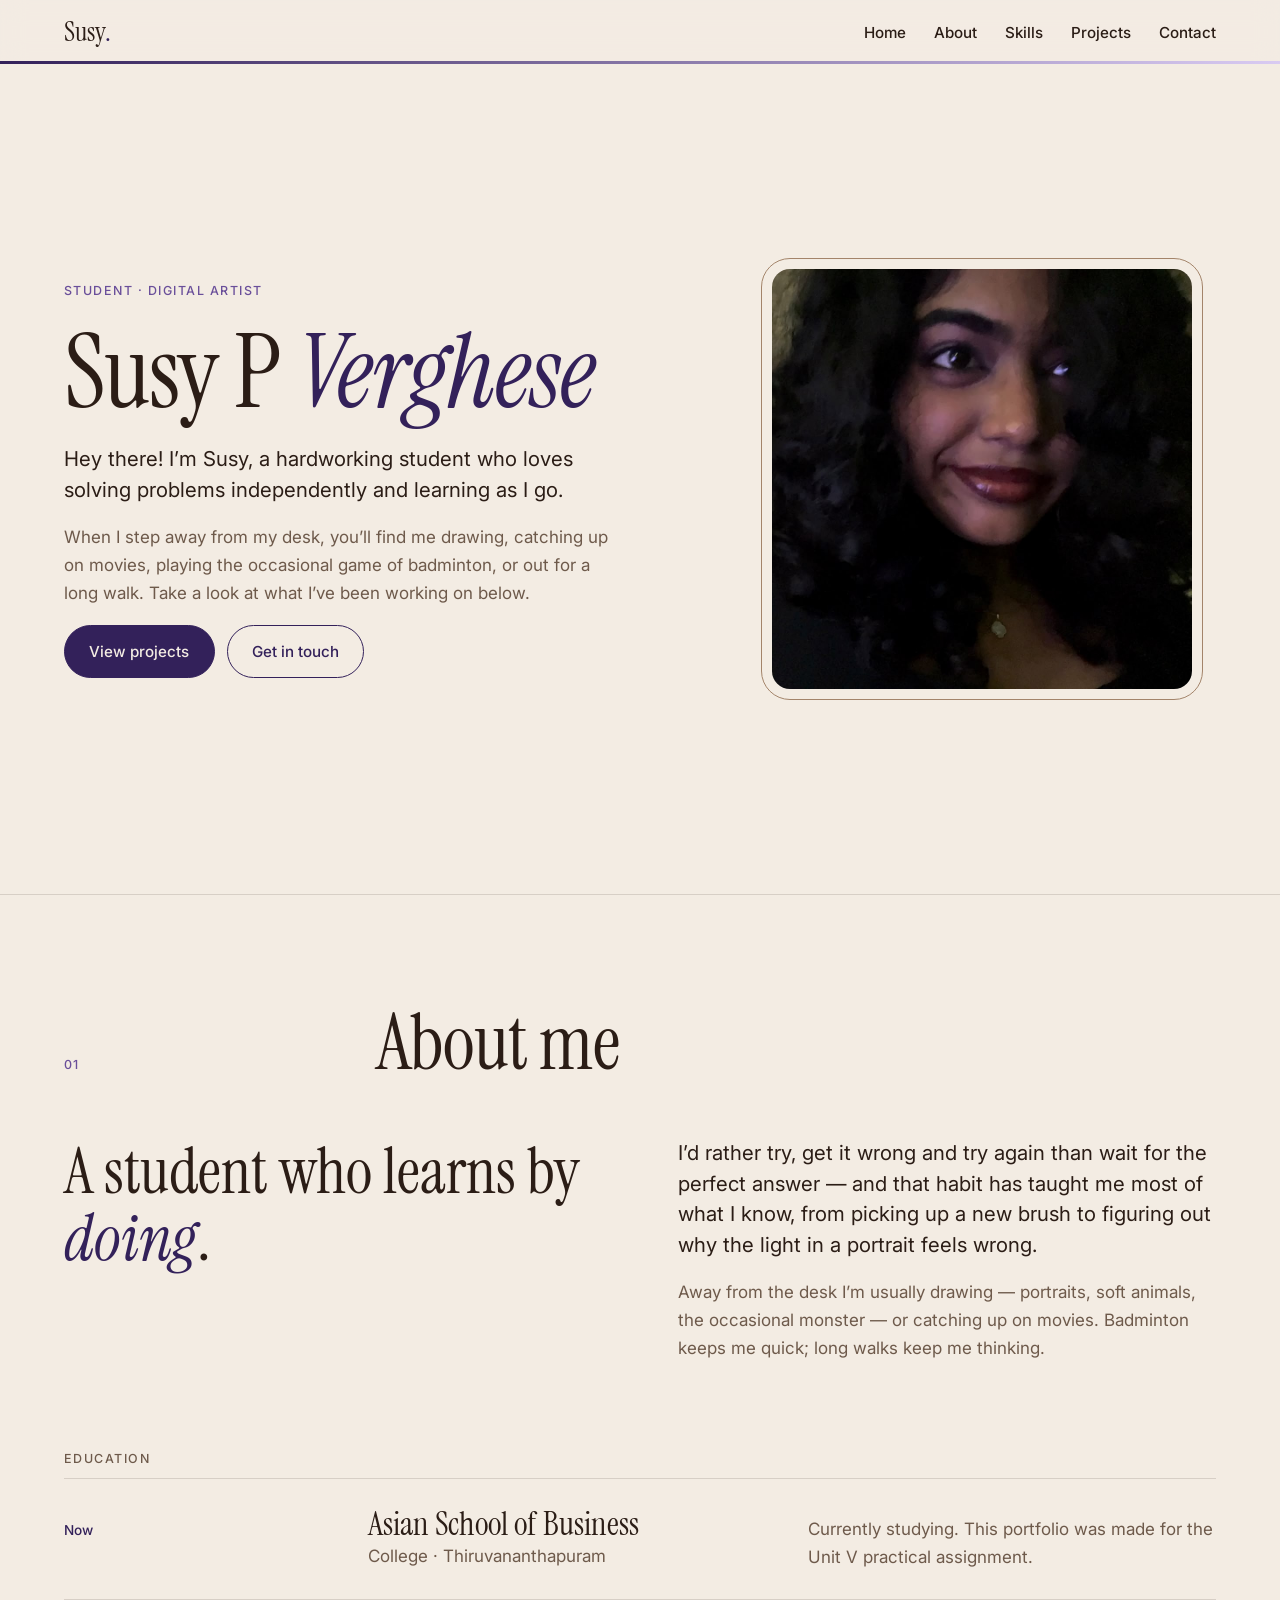
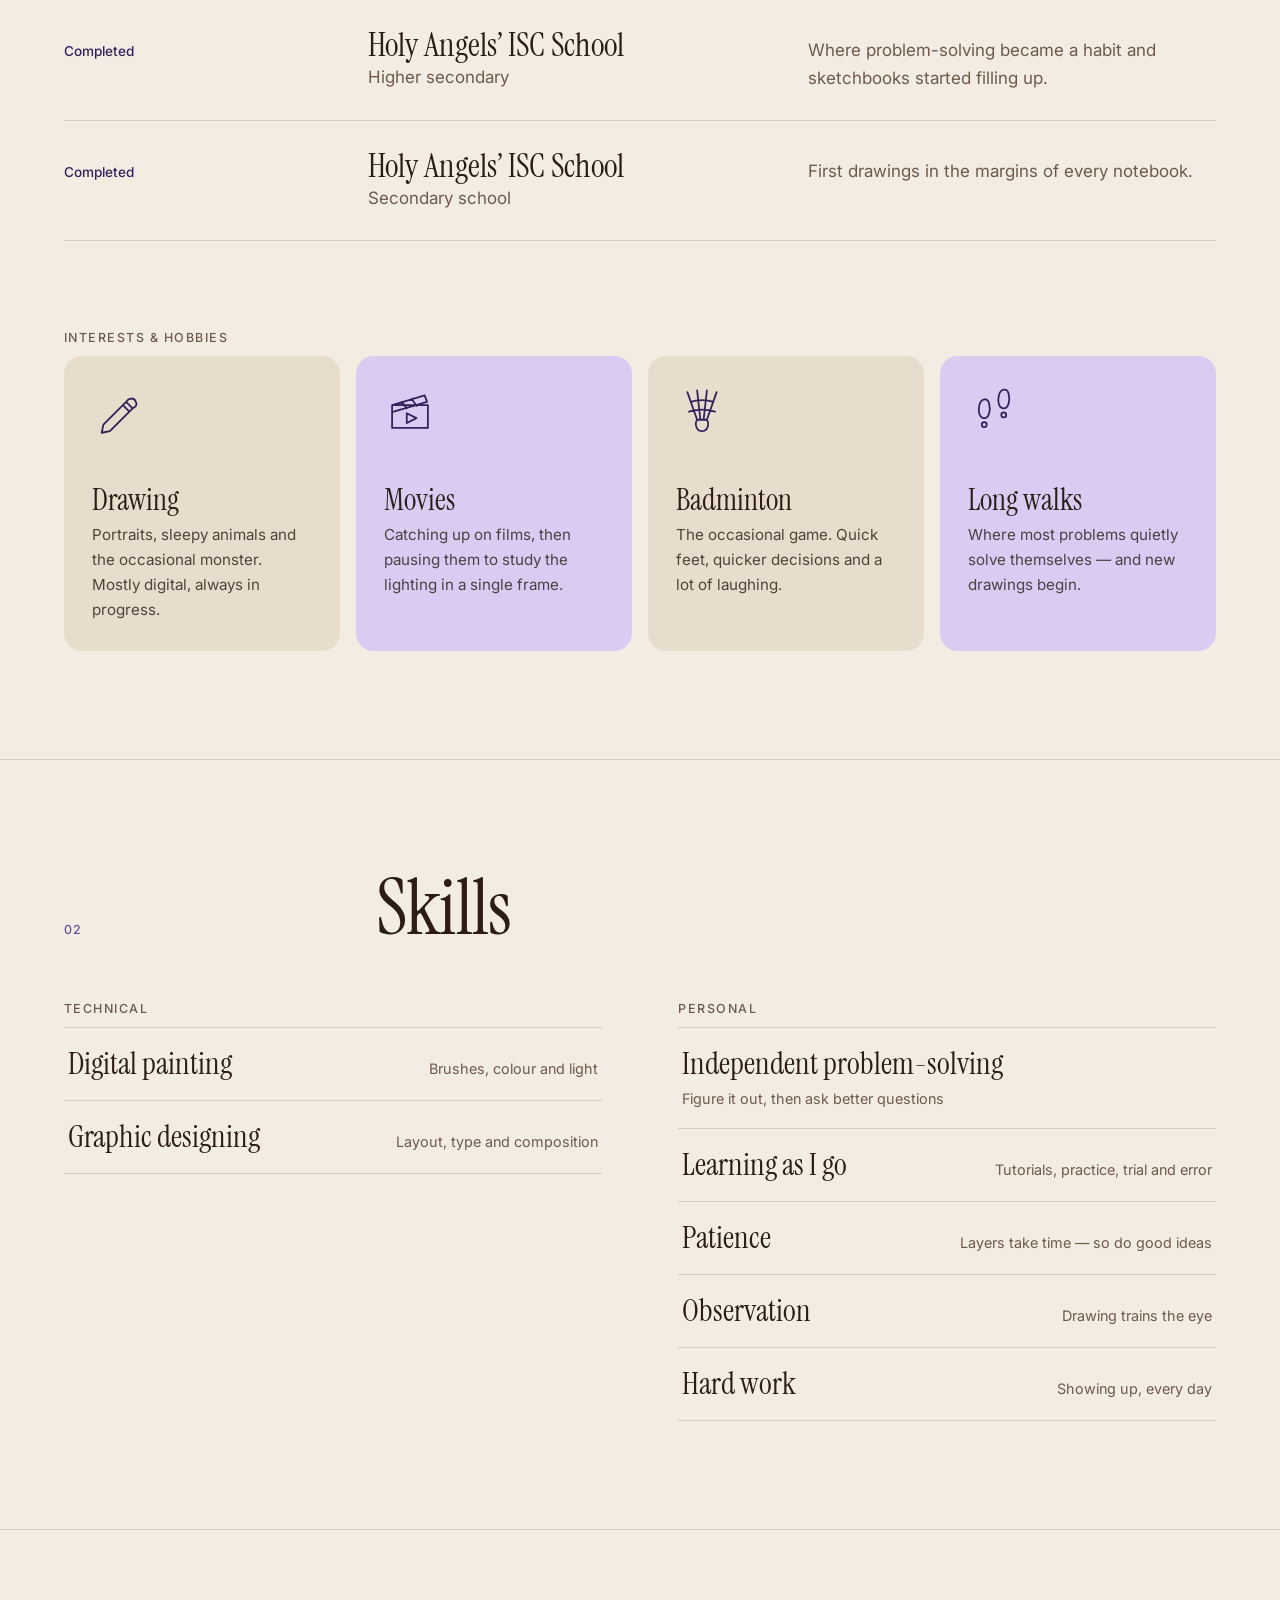
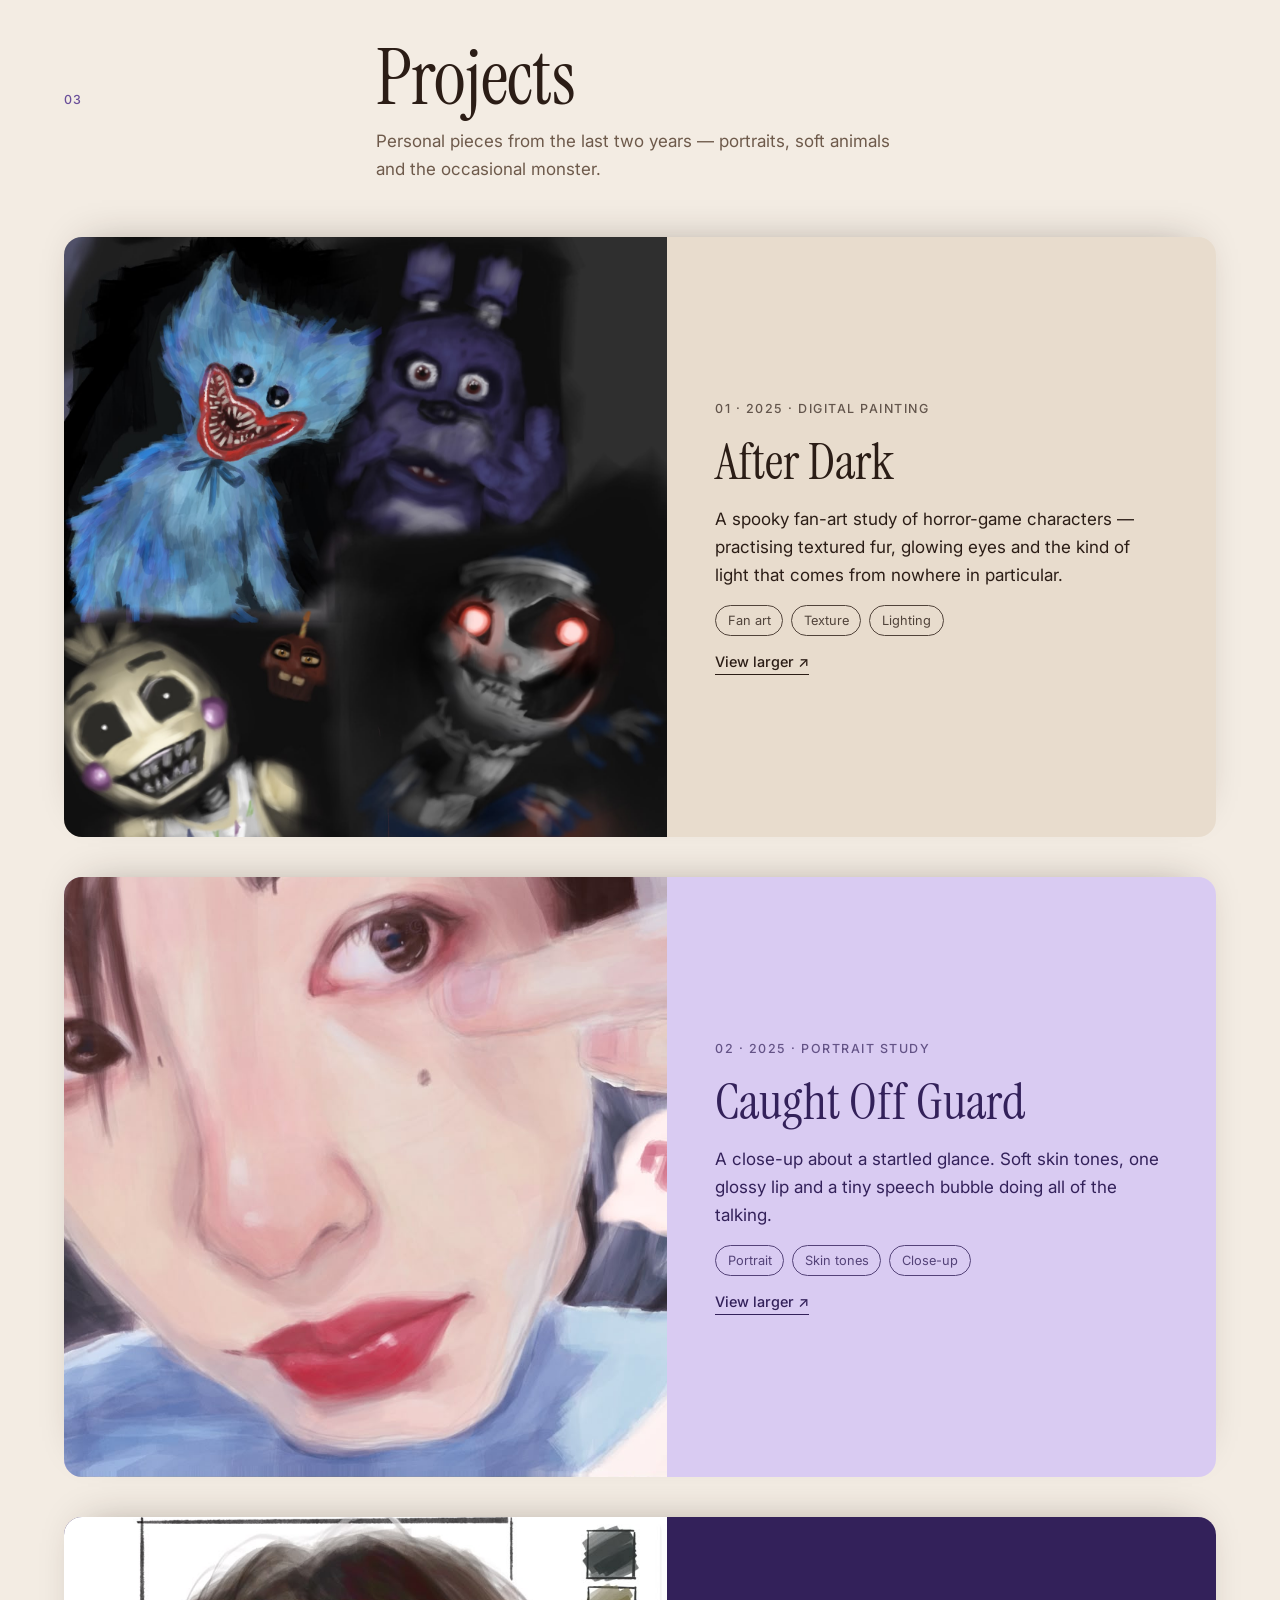
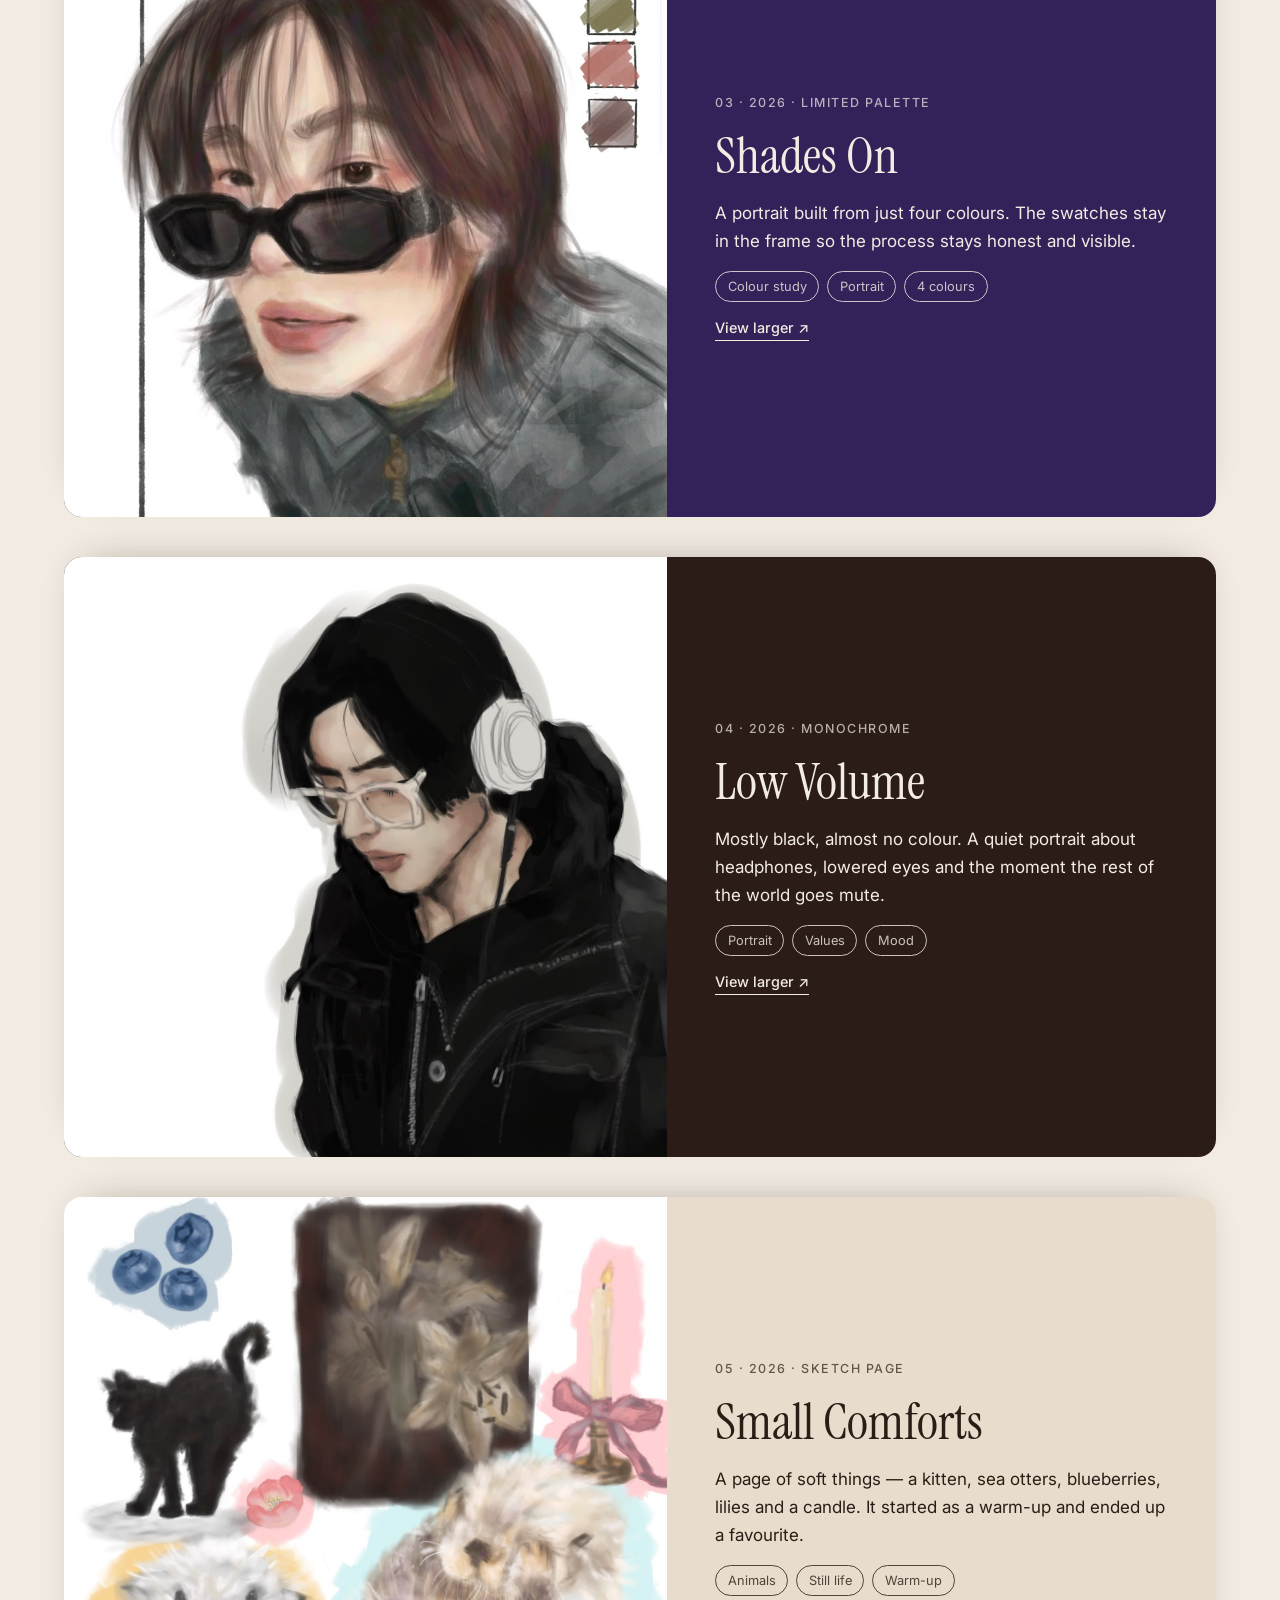
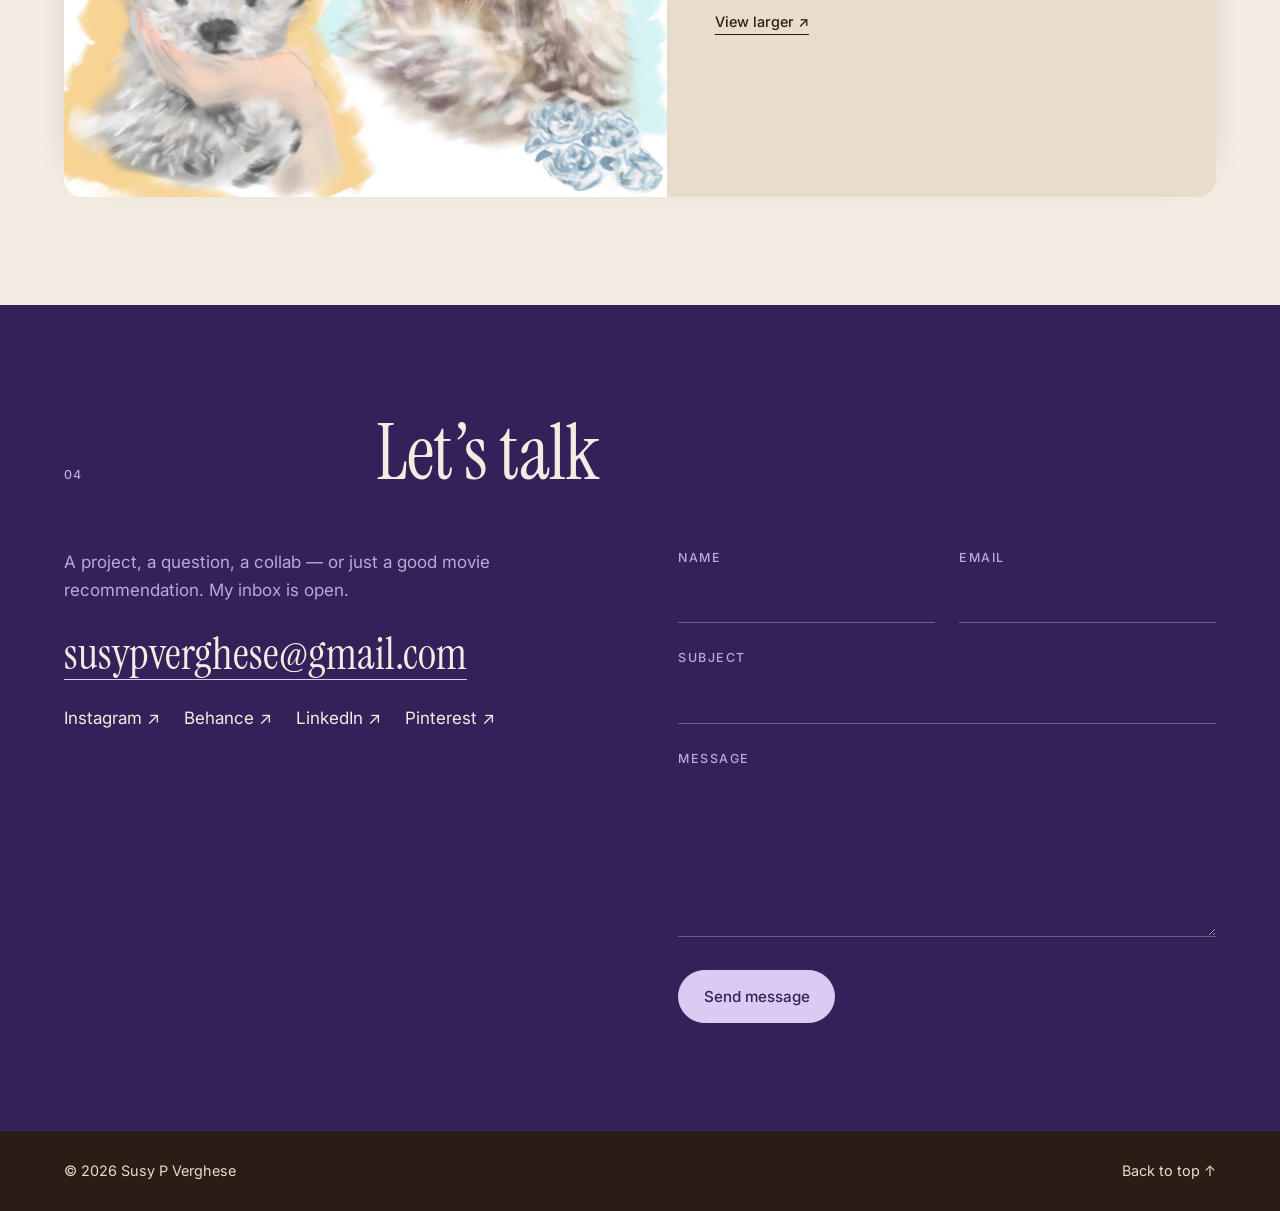
==== commit 9b8090db: "Add Susy's college and schools to Education Asian School of Business, Thiruvananthapuram (current) a" ====
--- a/index.html
+++ b/index.html
@@ -63,26 +63,26 @@
         <h3 class="col-title reveal">Education</h3>
         <ol class="timeline">
           <li class="reveal">
-            <span class="years">2024 — Now</span>
+            <span class="years">Now</span>
             <div>
-              <h3>Undergraduate degree</h3>
-              <p class="muted">Your college or university</p>
+              <h3>Asian School of Business</h3>
+              <p class="muted">College · Thiruvananthapuram</p>
             </div>
             <p class="muted">Currently studying. This portfolio was made for the Unit V practical assignment.</p>
           </li>
           <li class="reveal">
-            <span class="years">2022 — 2024</span>
+            <span class="years">Completed</span>
             <div>
-              <h3>Higher secondary</h3>
-              <p class="muted">Your school</p>
+              <h3>Holy Angels’ ISC School</h3>
+              <p class="muted">Higher secondary</p>
             </div>
             <p class="muted">Where problem-solving became a habit and sketchbooks started filling up.</p>
           </li>
           <li class="reveal">
-            <span class="years">Until 2022</span>
+            <span class="years">Completed</span>
             <div>
-              <h3>Secondary school</h3>
-              <p class="muted">Your school</p>
+              <h3>Holy Angels’ ISC School</h3>
+              <p class="muted">Secondary school</p>
             </div>
             <p class="muted">First drawings in the margins of every notebook.</p>
           </li>
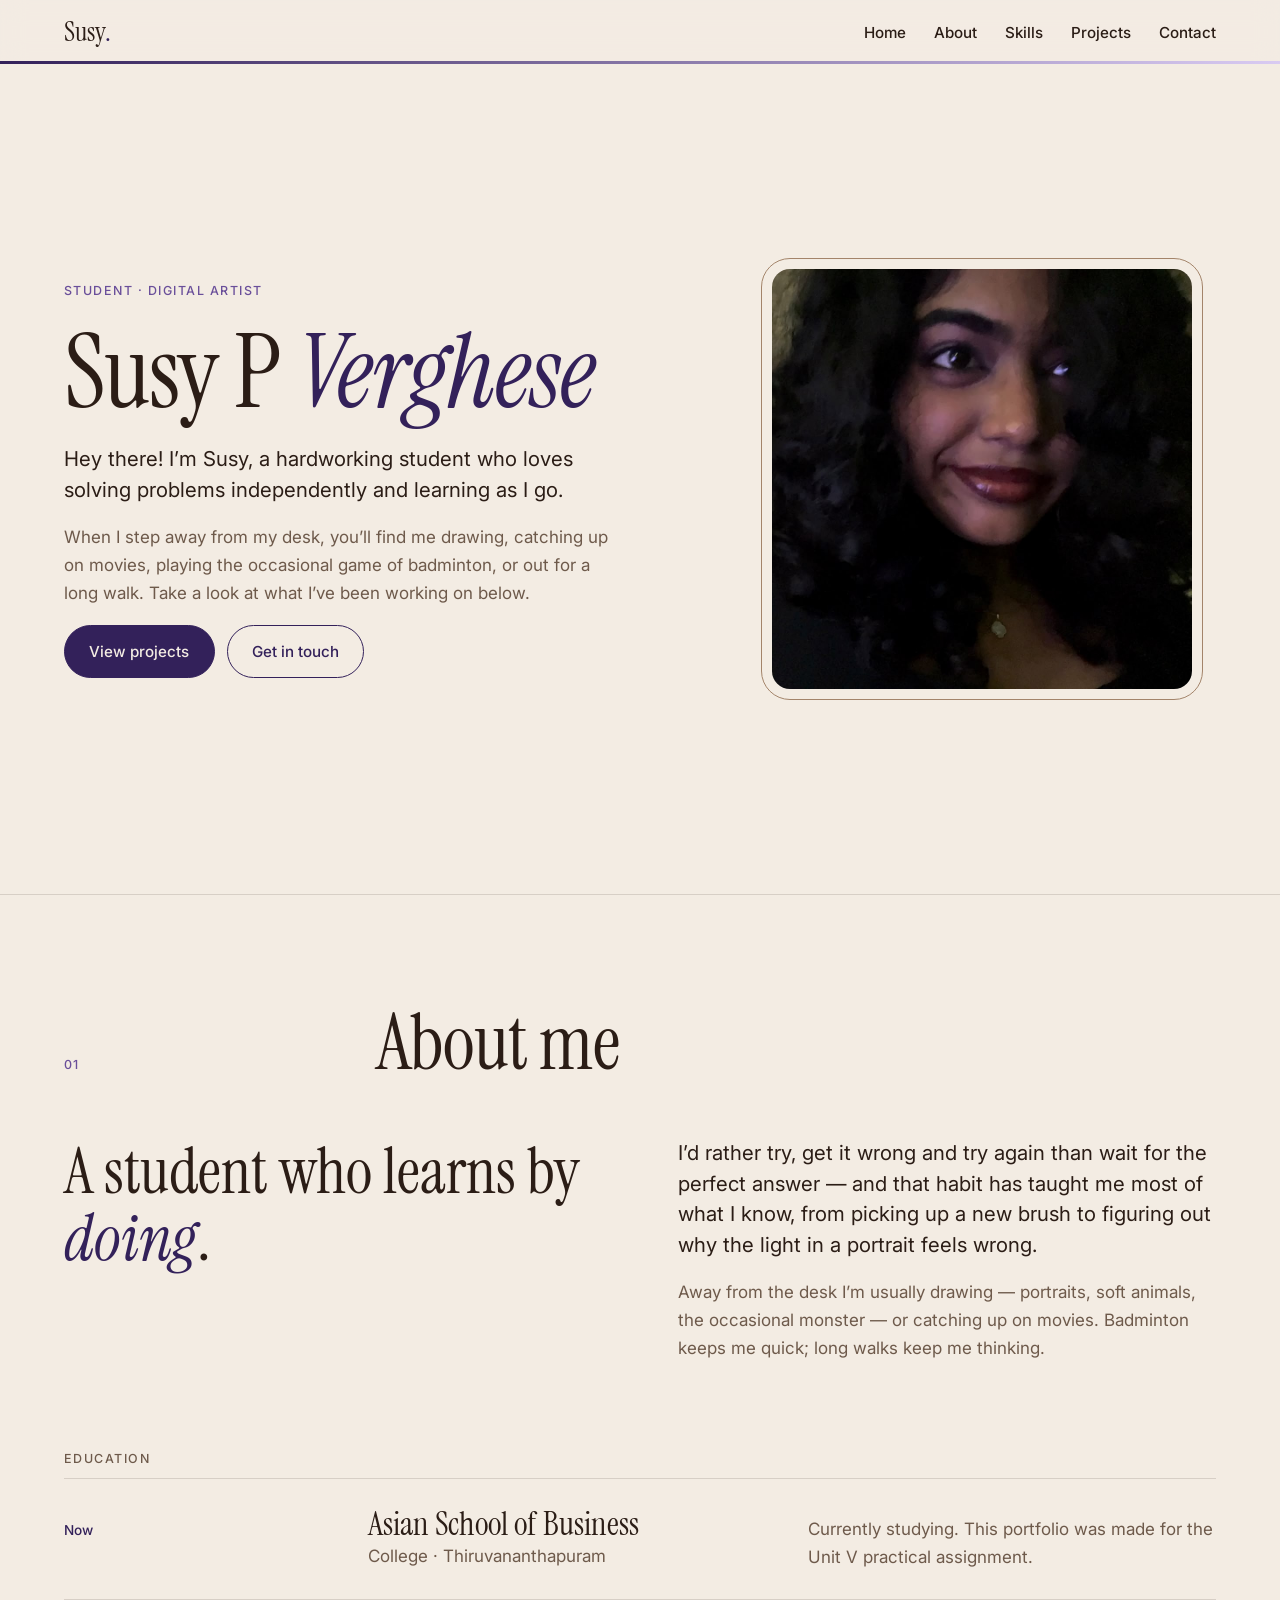
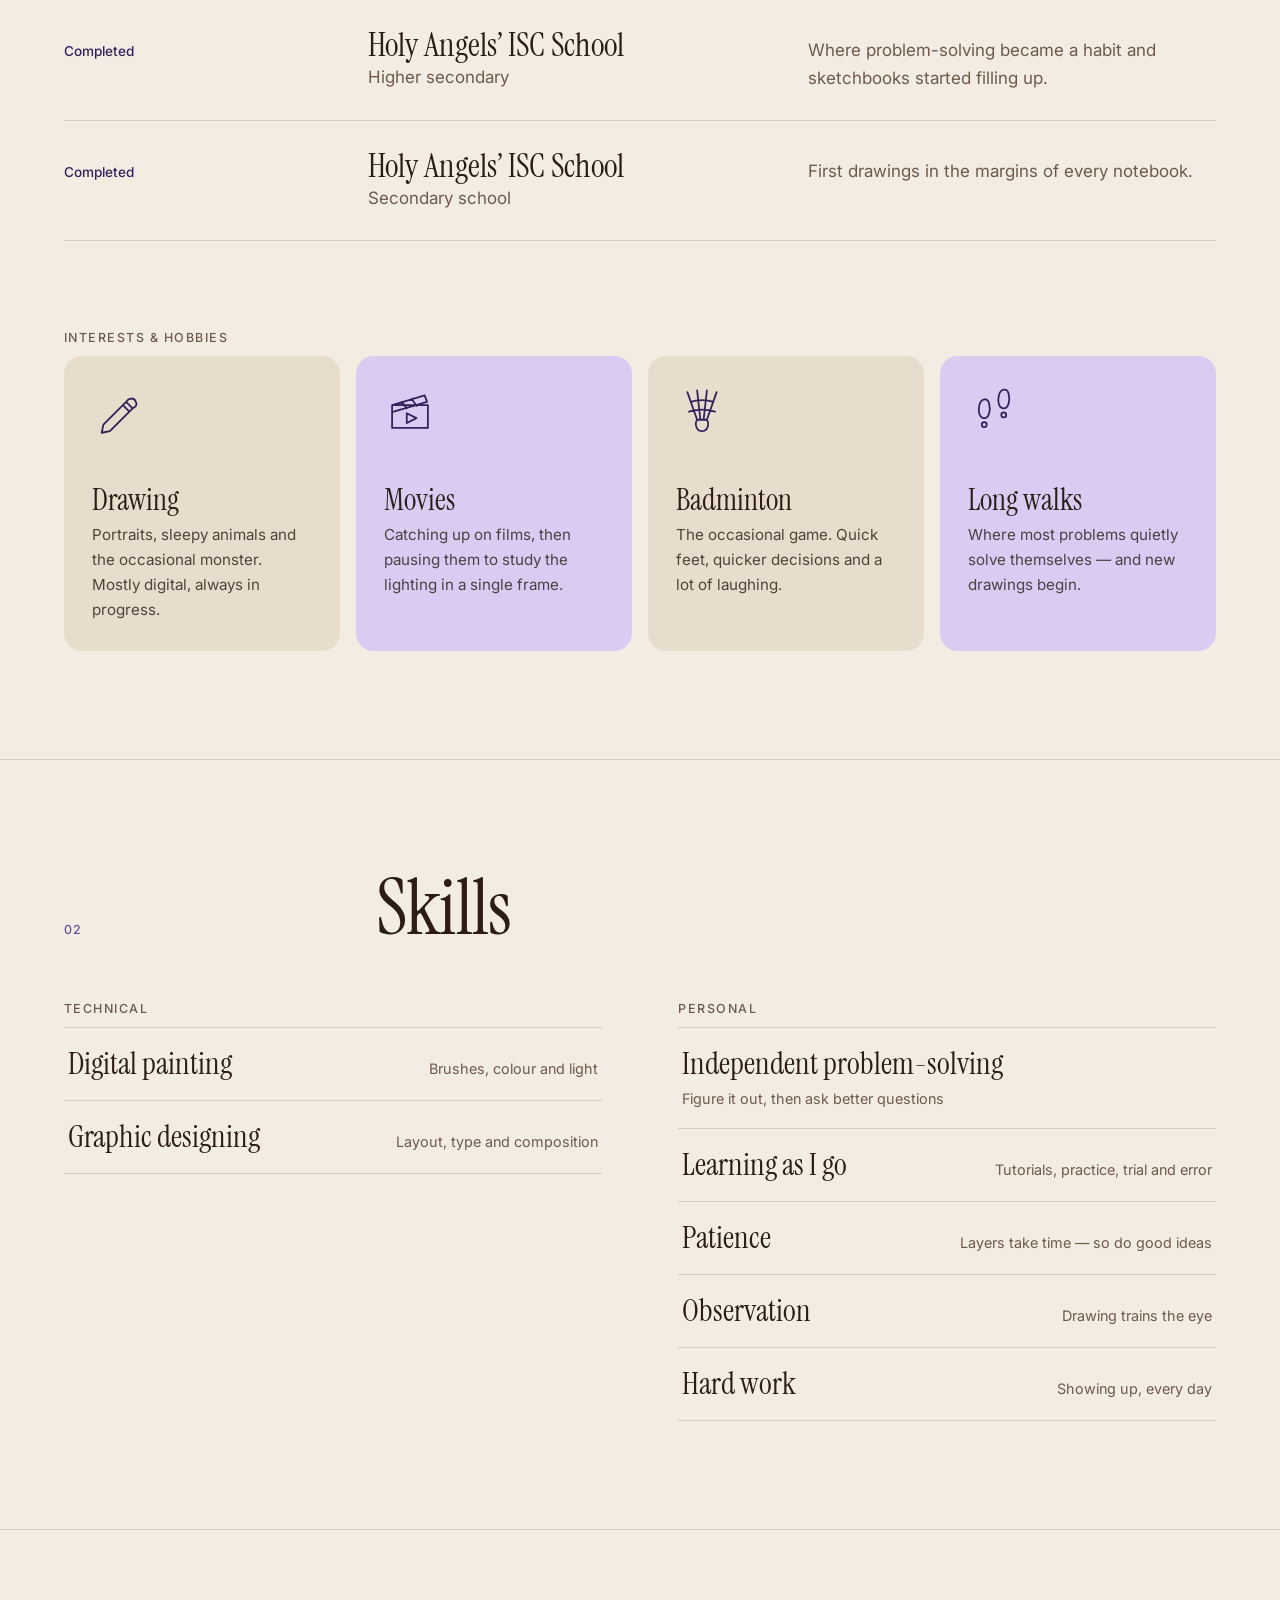
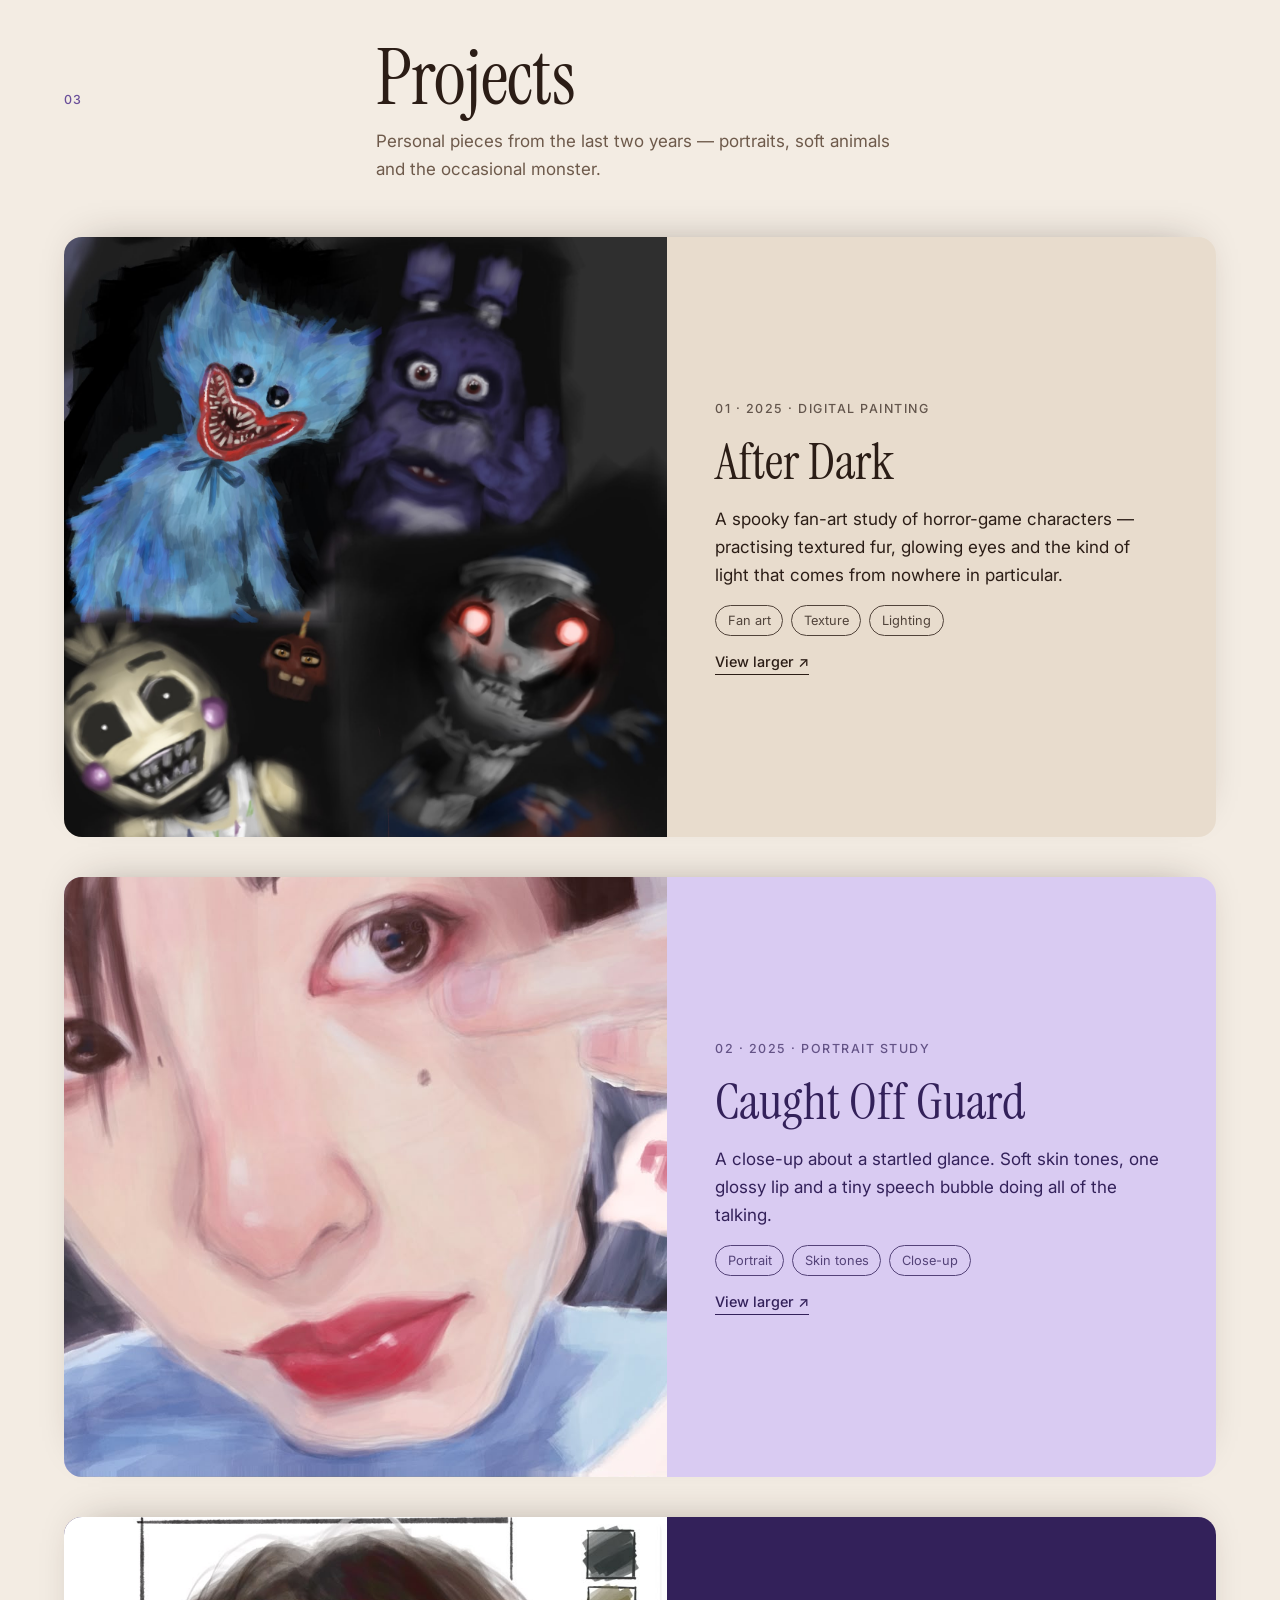
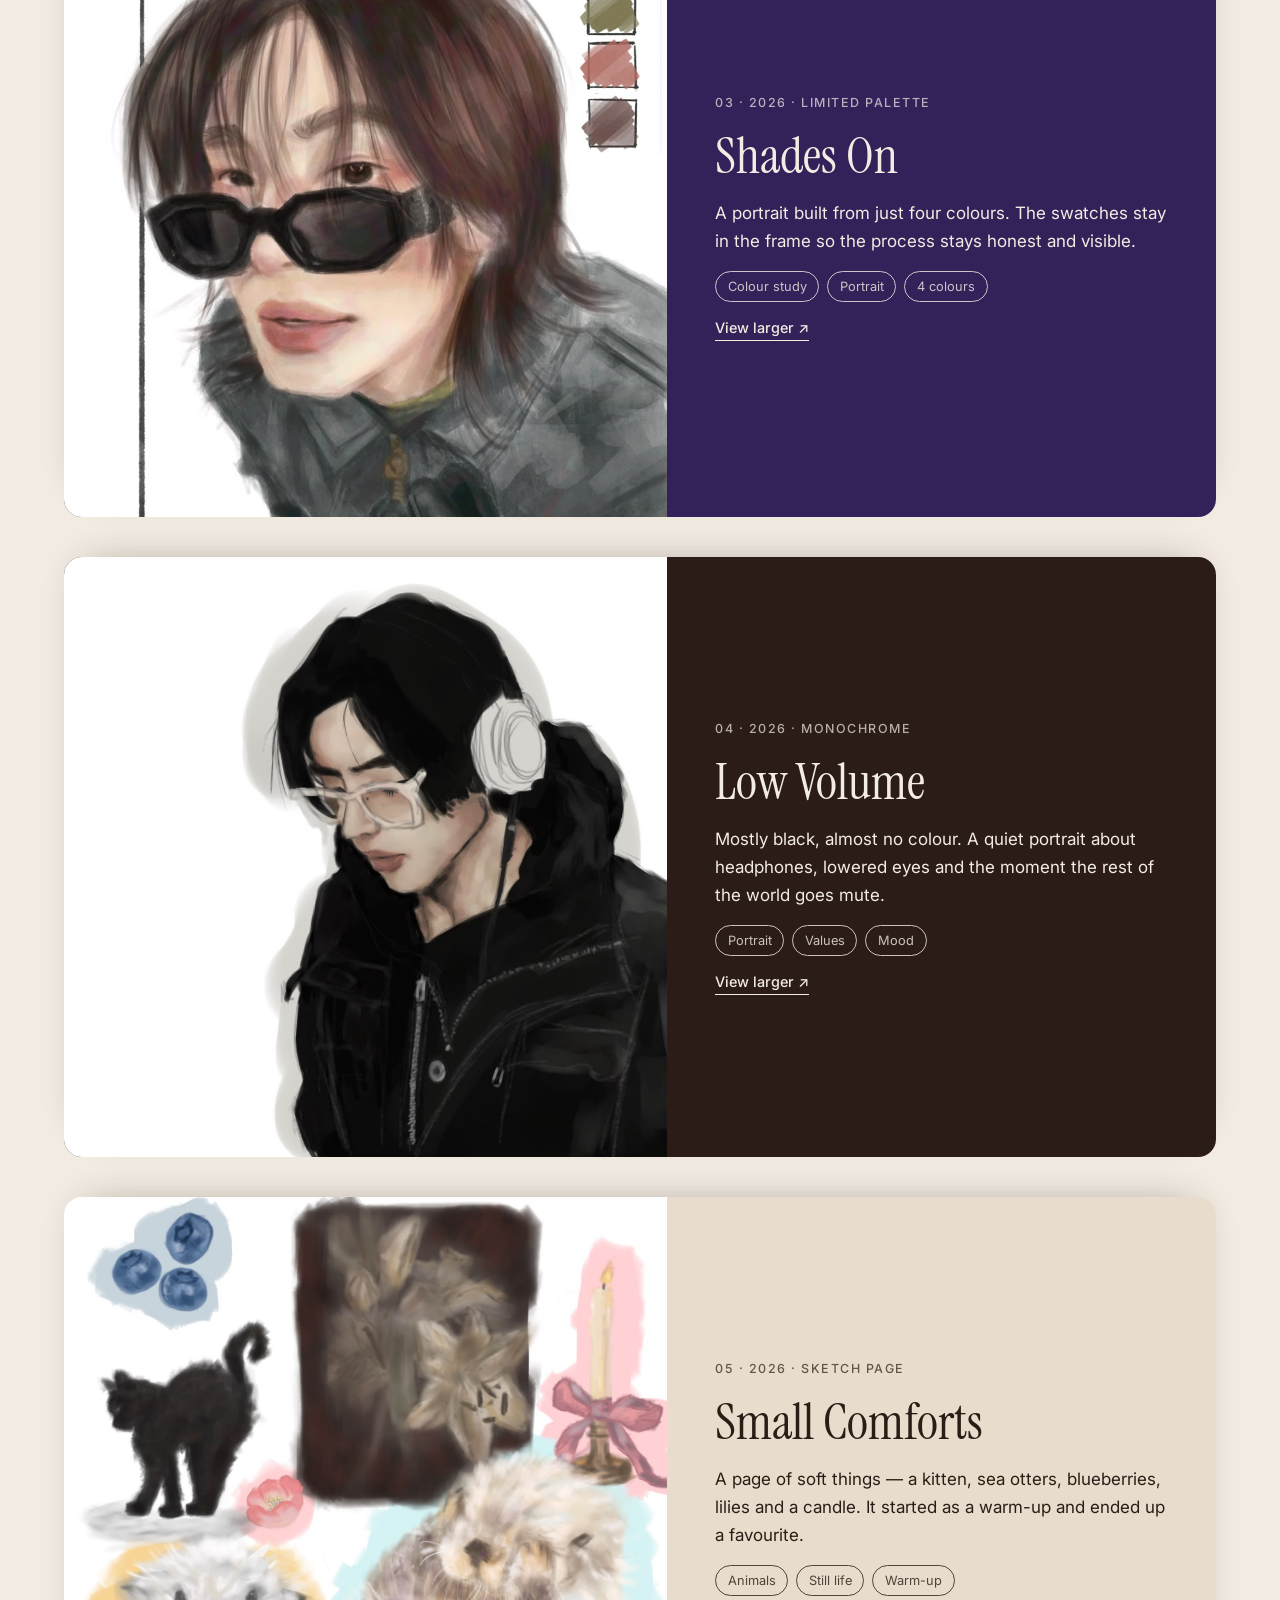
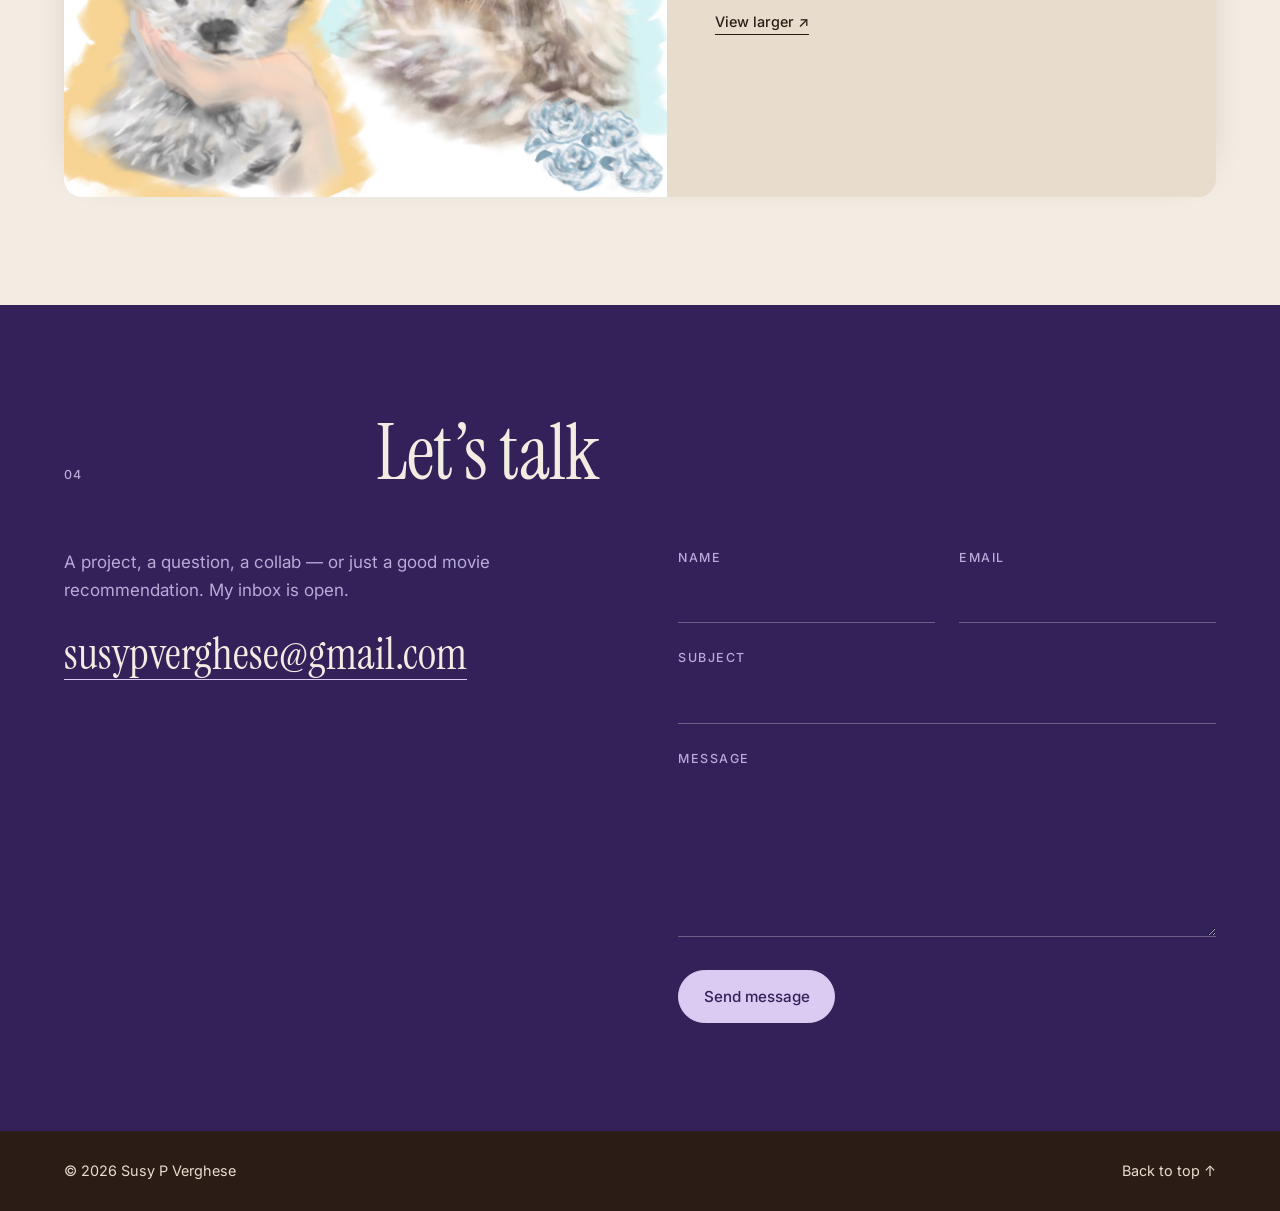
==== commit 715a96bc: "Remove the social links from the contact section" ====
--- a/index.html
+++ b/index.html
@@ -280,12 +280,6 @@
         <div class="contact-info reveal">
           <p class="muted">A project, a question, a collab — or just a good movie recommendation. My inbox is open.</p>
           <a class="email" href="mailto:susypverghese@gmail.com">susypverghese@gmail.com</a>
-          <ul class="socials">
-            <li><a href="https://instagram.com/" target="_blank" rel="noopener">Instagram ↗</a></li>
-            <li><a href="https://behance.net/" target="_blank" rel="noopener">Behance ↗</a></li>
-            <li><a href="https://linkedin.com/" target="_blank" rel="noopener">LinkedIn ↗</a></li>
-            <li><a href="https://pinterest.com/" target="_blank" rel="noopener">Pinterest ↗</a></li>
-          </ul>
         </div>
 
         <form class="form reveal" action="mailto:susypverghese@gmail.com" method="post" enctype="text/plain">
--- a/style.css
+++ b/style.css
@@ -602,21 +602,6 @@
   background-size: 0 1px;
 }
 
-.socials {
-  display: flex;
-  flex-wrap: wrap;
-  gap: 0.5rem 1.5rem;
-}
-
-.socials a {
-  text-decoration: none;
-  transition: color 0.3s;
-}
-
-.socials a:hover {
-  color: var(--purple-light);
-}
-
 .form {
   display: grid;
   grid-template-columns: 1fr 1fr;
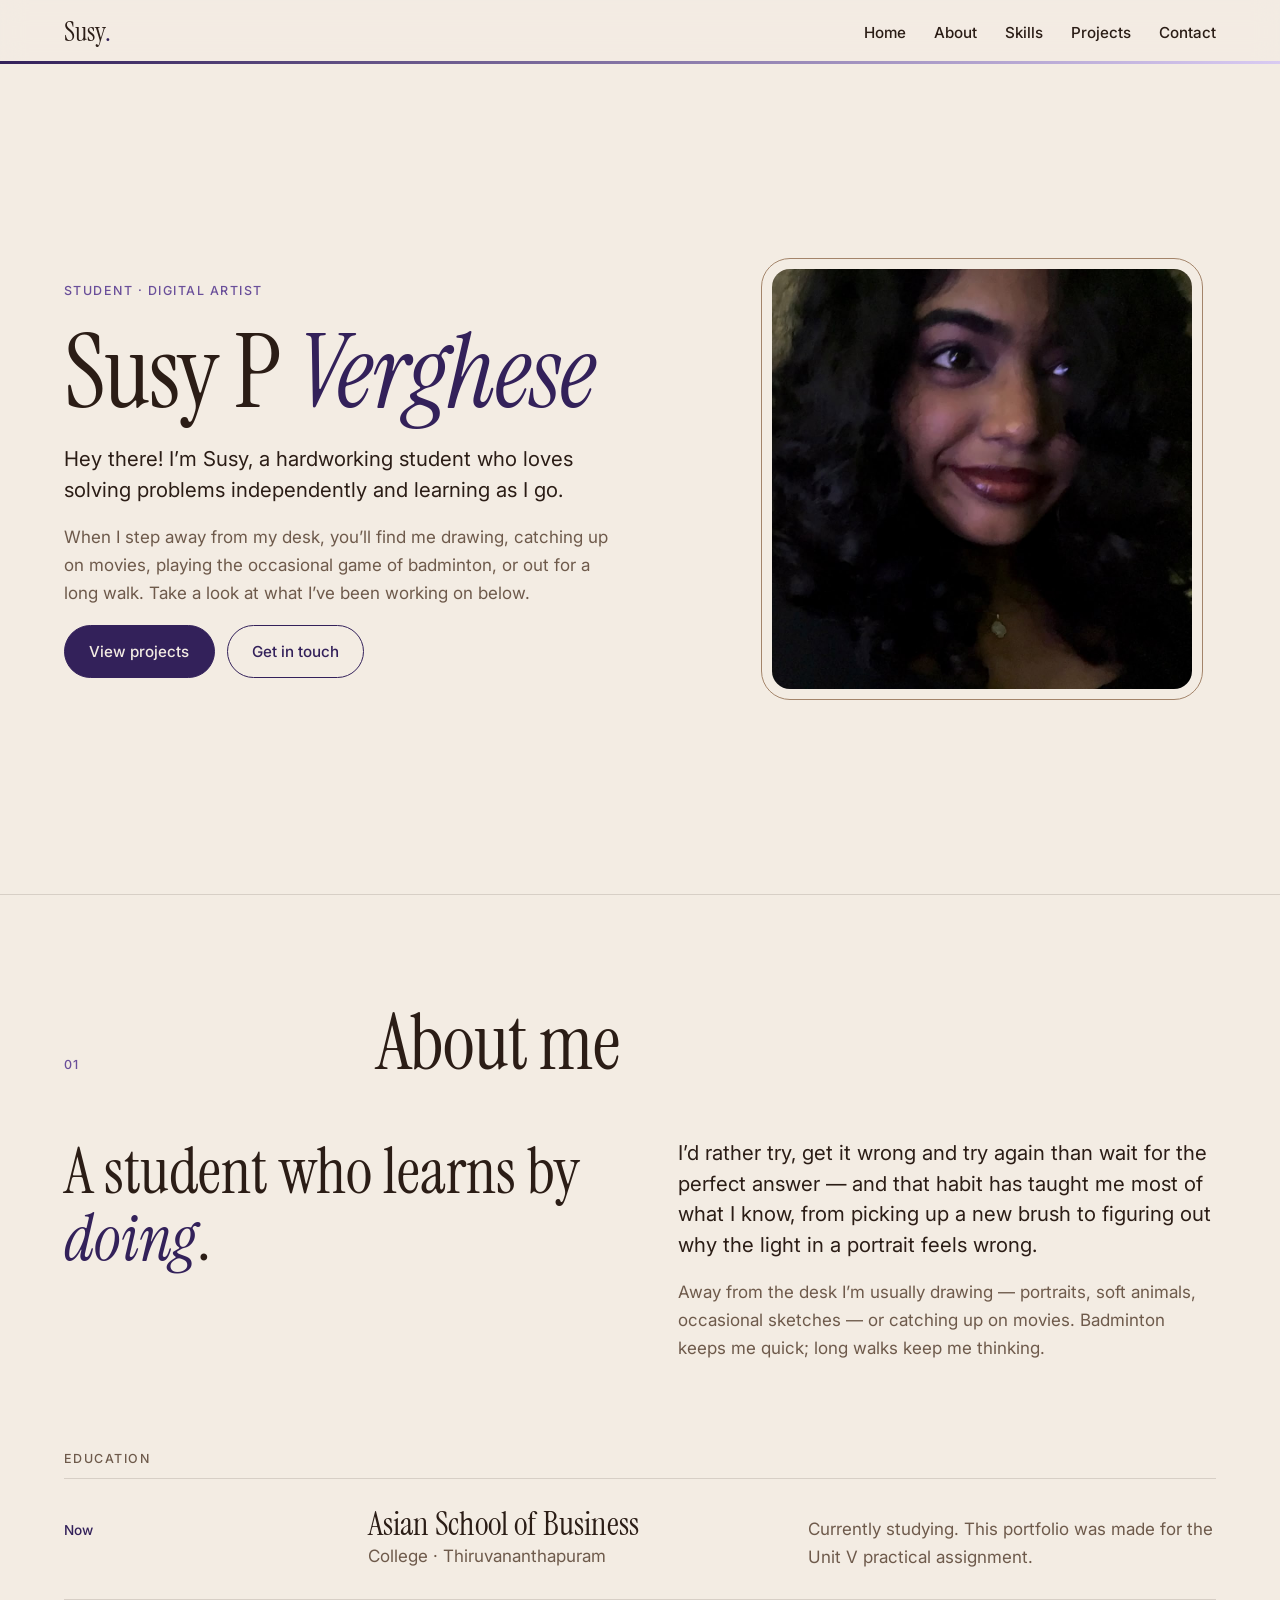
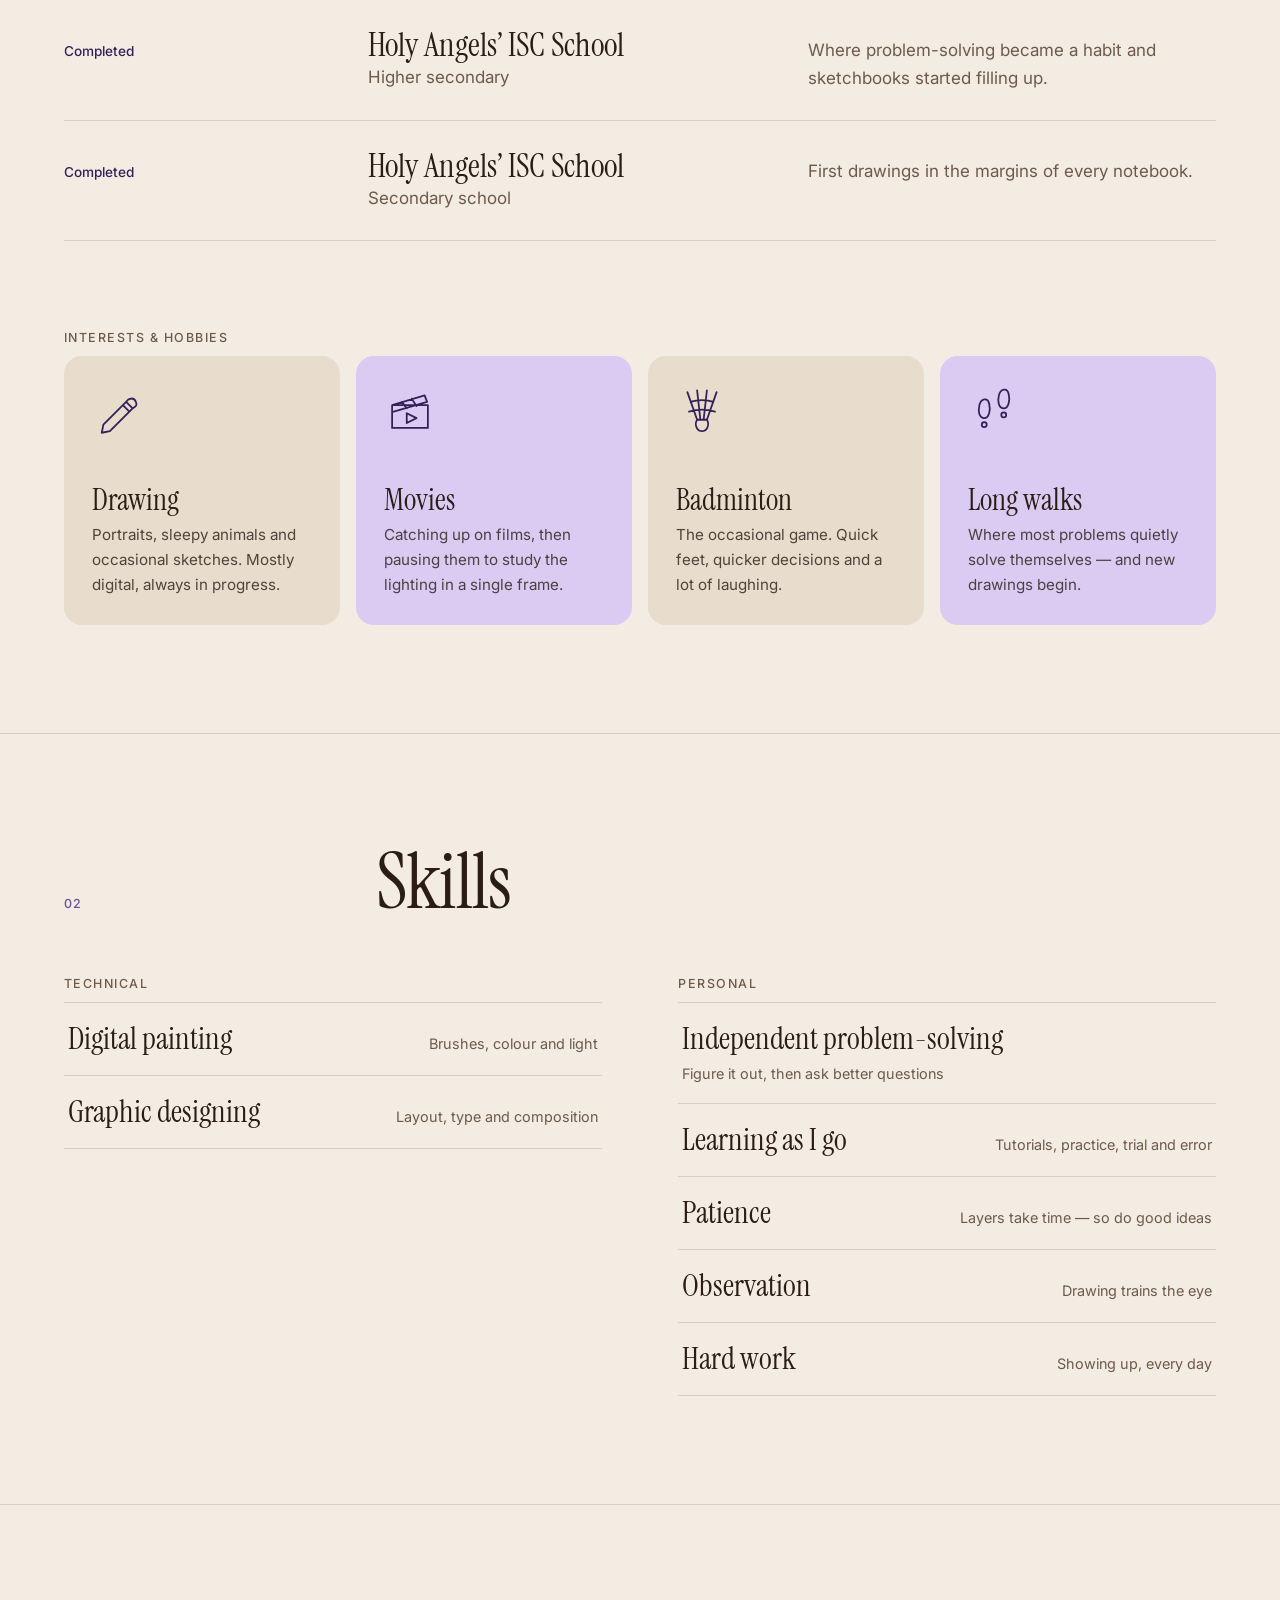
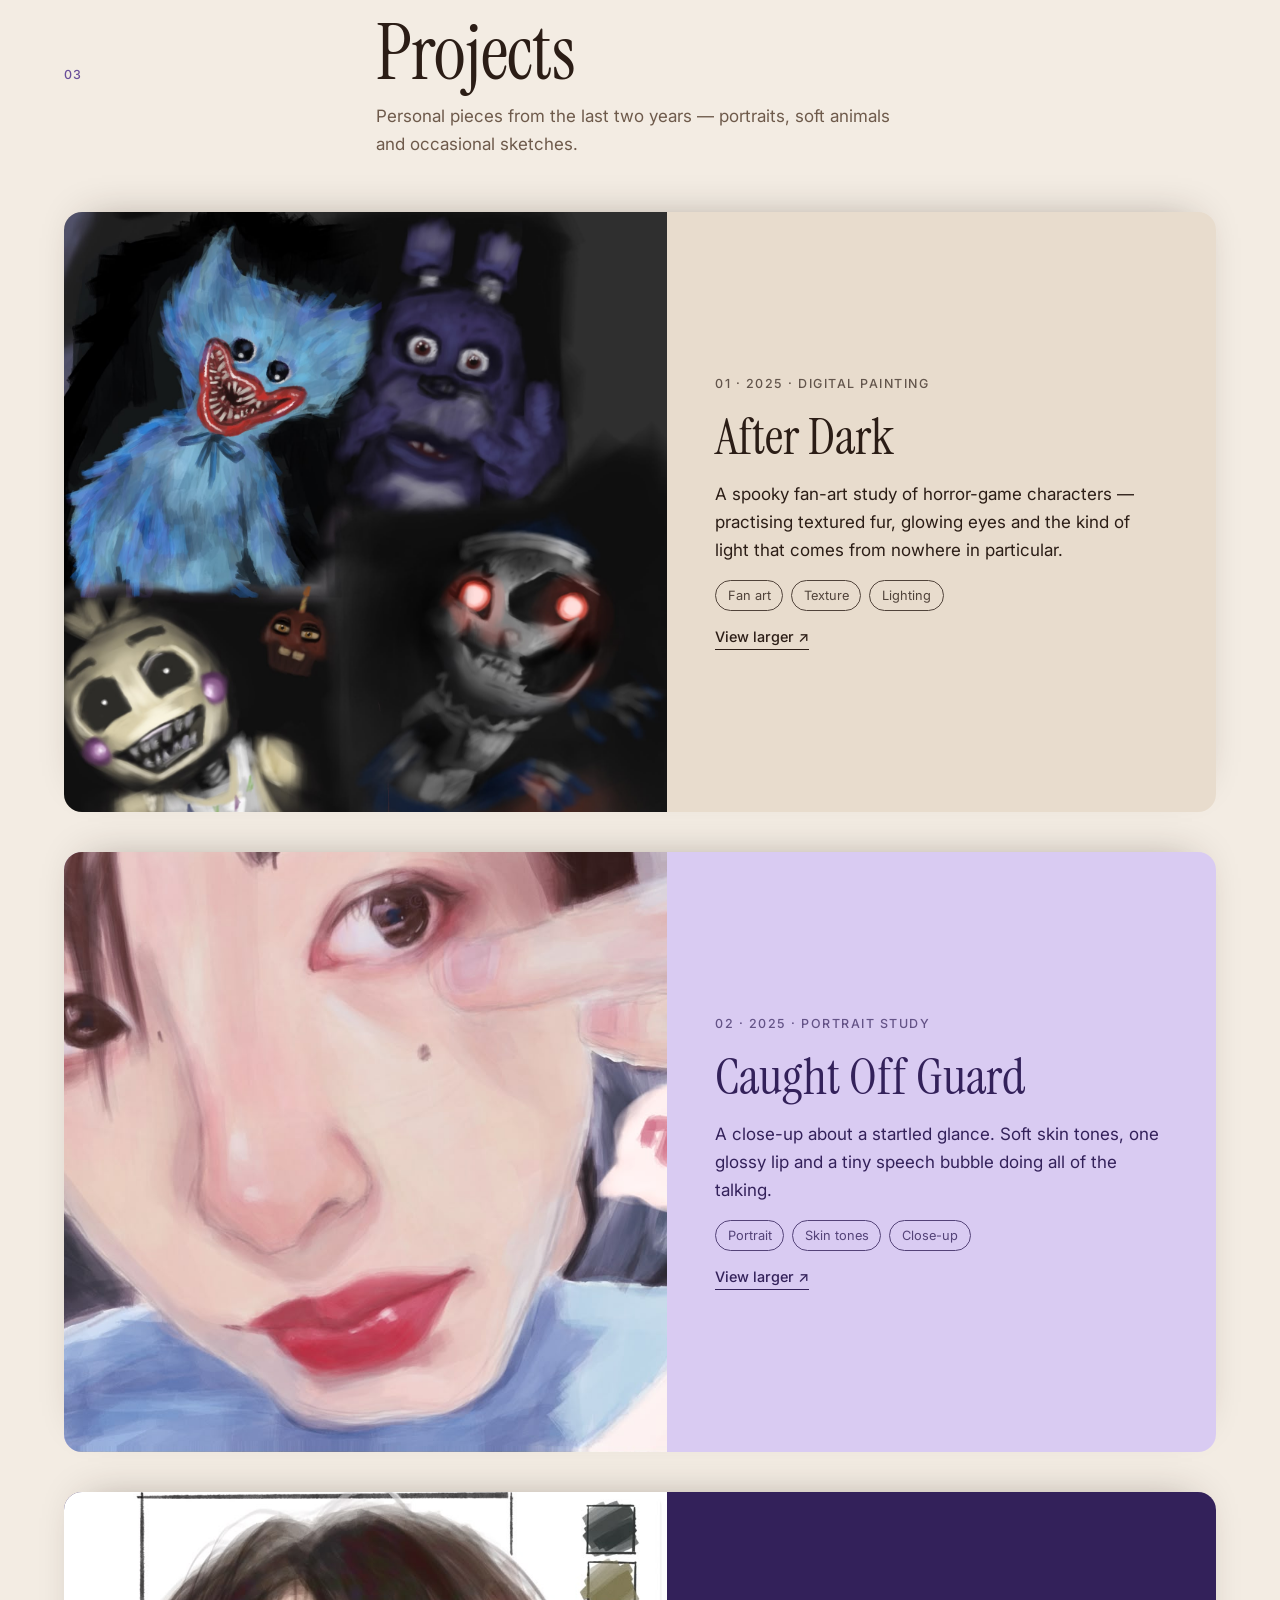
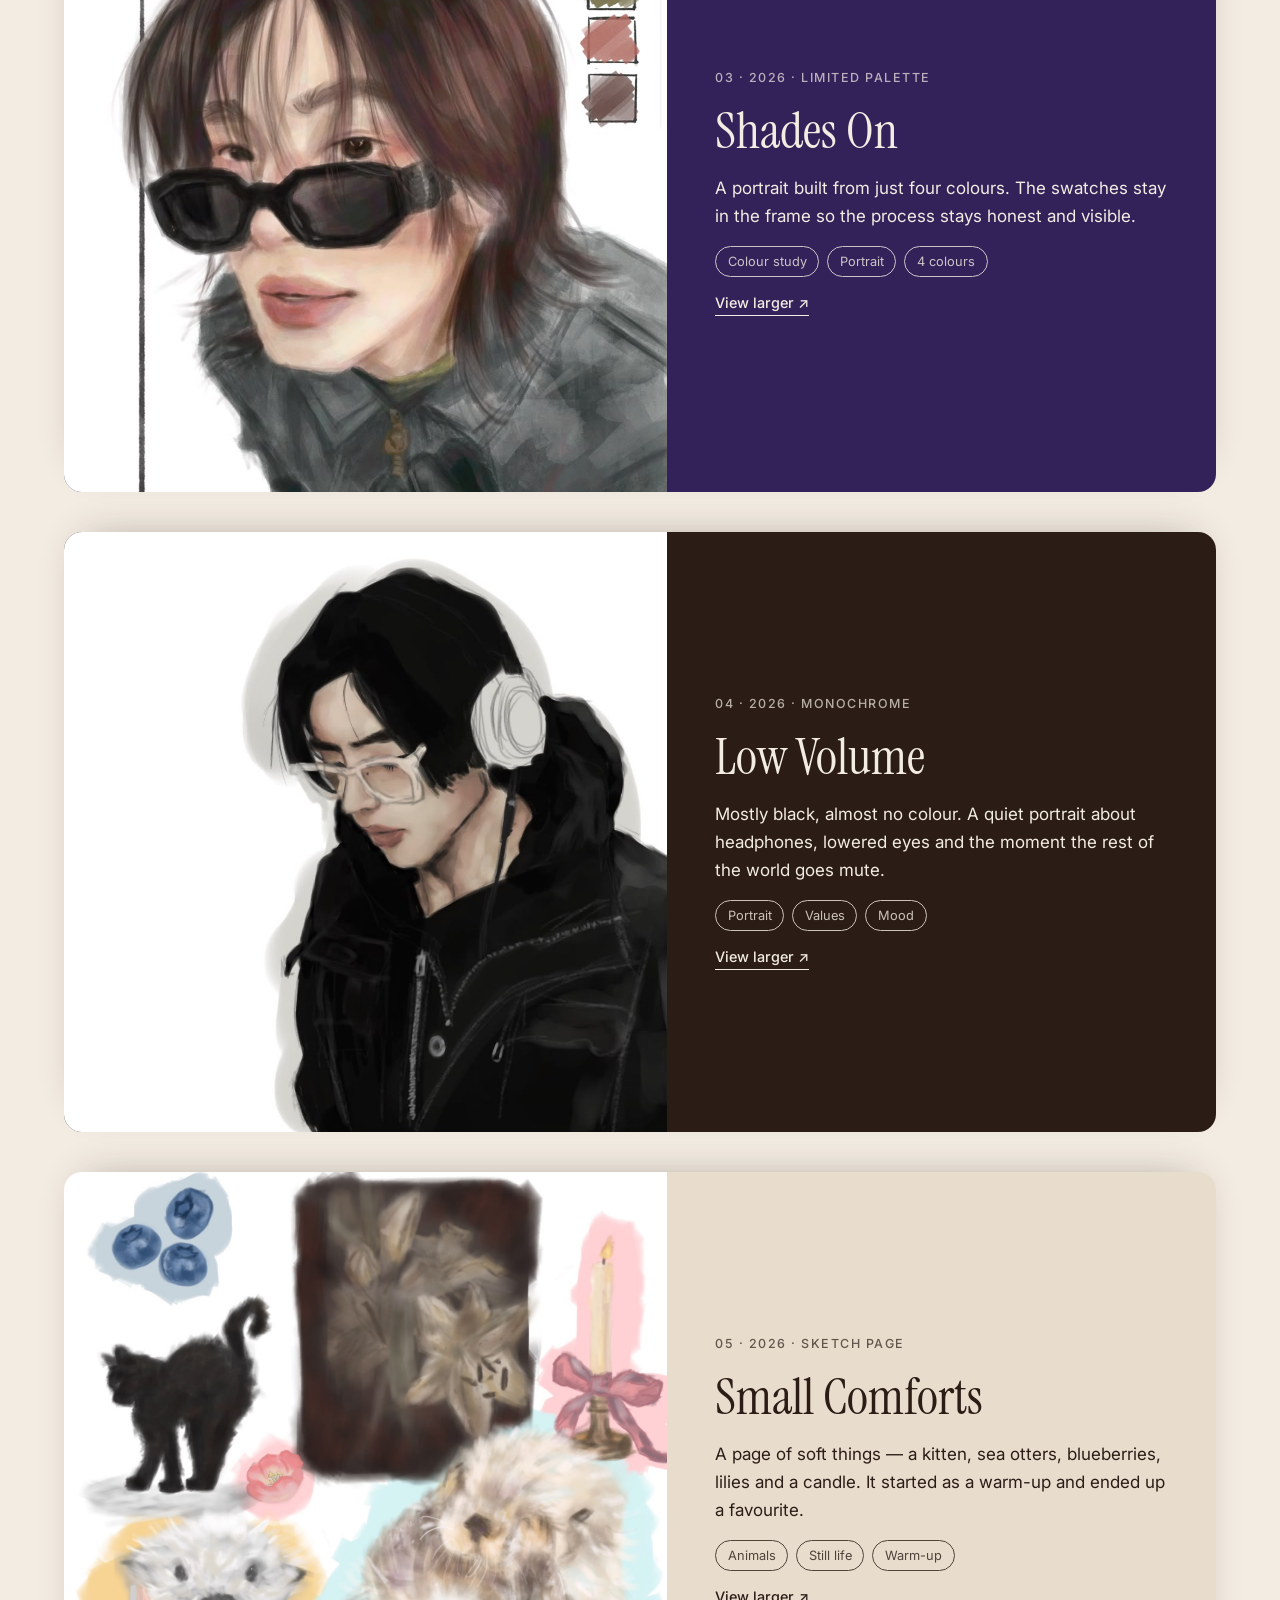
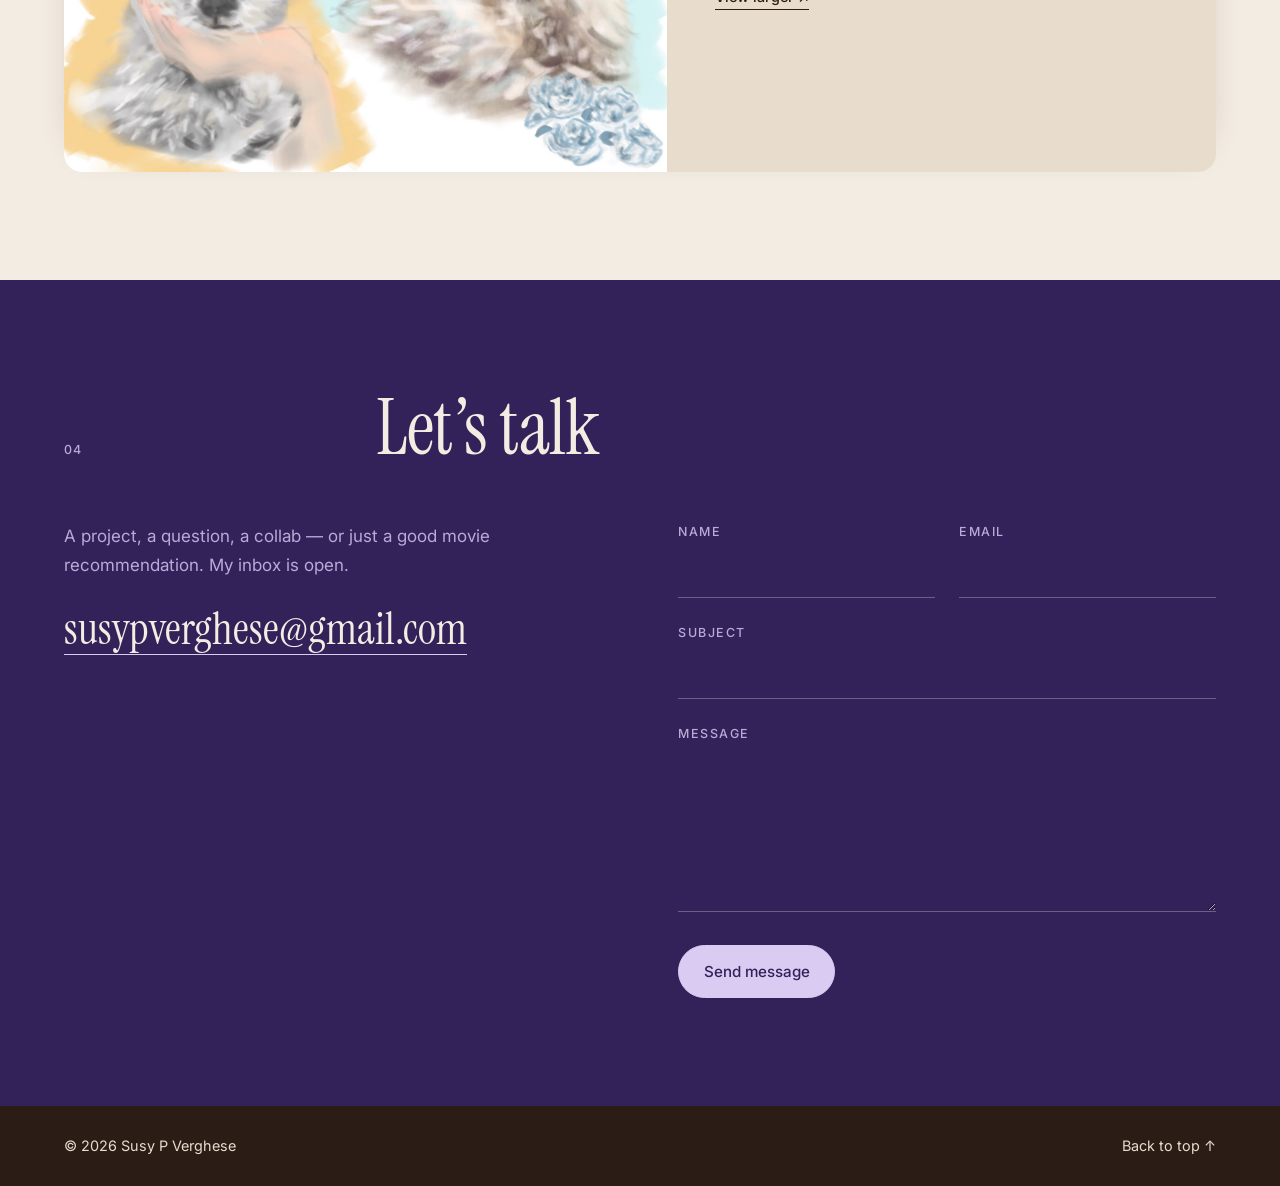
==== commit 87541aeb: "Say "occasional sketches" instead of "the occasional monster"" ====
--- a/index.html
+++ b/index.html
@@ -55,7 +55,7 @@
         <p class="about-statement reveal">A student who learns by <em>doing</em>.</p>
         <div class="about-text reveal">
           <p class="lead">I’d rather try, get it wrong and try again than wait for the perfect answer — and that habit has taught me most of what I know, from picking up a new brush to figuring out why the light in a portrait feels wrong.</p>
-          <p class="muted">Away from the desk I’m usually drawing — portraits, soft animals, the occasional monster — or catching up on movies. Badminton keeps me quick; long walks keep me thinking.</p>
+          <p class="muted">Away from the desk I’m usually drawing — portraits, soft animals, occasional sketches — or catching up on movies. Badminton keeps me quick; long walks keep me thinking.</p>
         </div>
       </div>
 
@@ -95,7 +95,7 @@
           <li class="interest reveal">
             <svg viewBox="0 0 64 64" aria-hidden="true"><path d="M14 50 L42 22 L50 30 L22 58 L12 60 Z M38 26 L46 34 M42 22 C45 17 52 16 54 22 C56 26 54 28 50 30"/></svg>
             <h3>Drawing</h3>
-            <p>Portraits, sleepy animals and the occasional monster. Mostly digital, always in progress.</p>
+            <p>Portraits, sleepy animals and occasional sketches. Mostly digital, always in progress.</p>
           </li>
           <li class="interest reveal">
             <svg viewBox="0 0 64 64" aria-hidden="true"><path d="M10 26 H54 V54 H10 Z M10 26 L50 14 L53 22 L12 34 M22 22 L28 30 M34 18 L40 27 M28 36 L40 42 L28 48 Z"/></svg>
@@ -148,7 +148,7 @@
       <div class="section-head reveal">
         <p class="eyebrow">03</p>
         <h2>Projects</h2>
-        <p class="muted section-intro">Personal pieces from the last two years — portraits, soft animals and the occasional monster.</p>
+        <p class="muted section-intro">Personal pieces from the last two years — portraits, soft animals and occasional sketches.</p>
       </div>
 
       <div class="projects">
